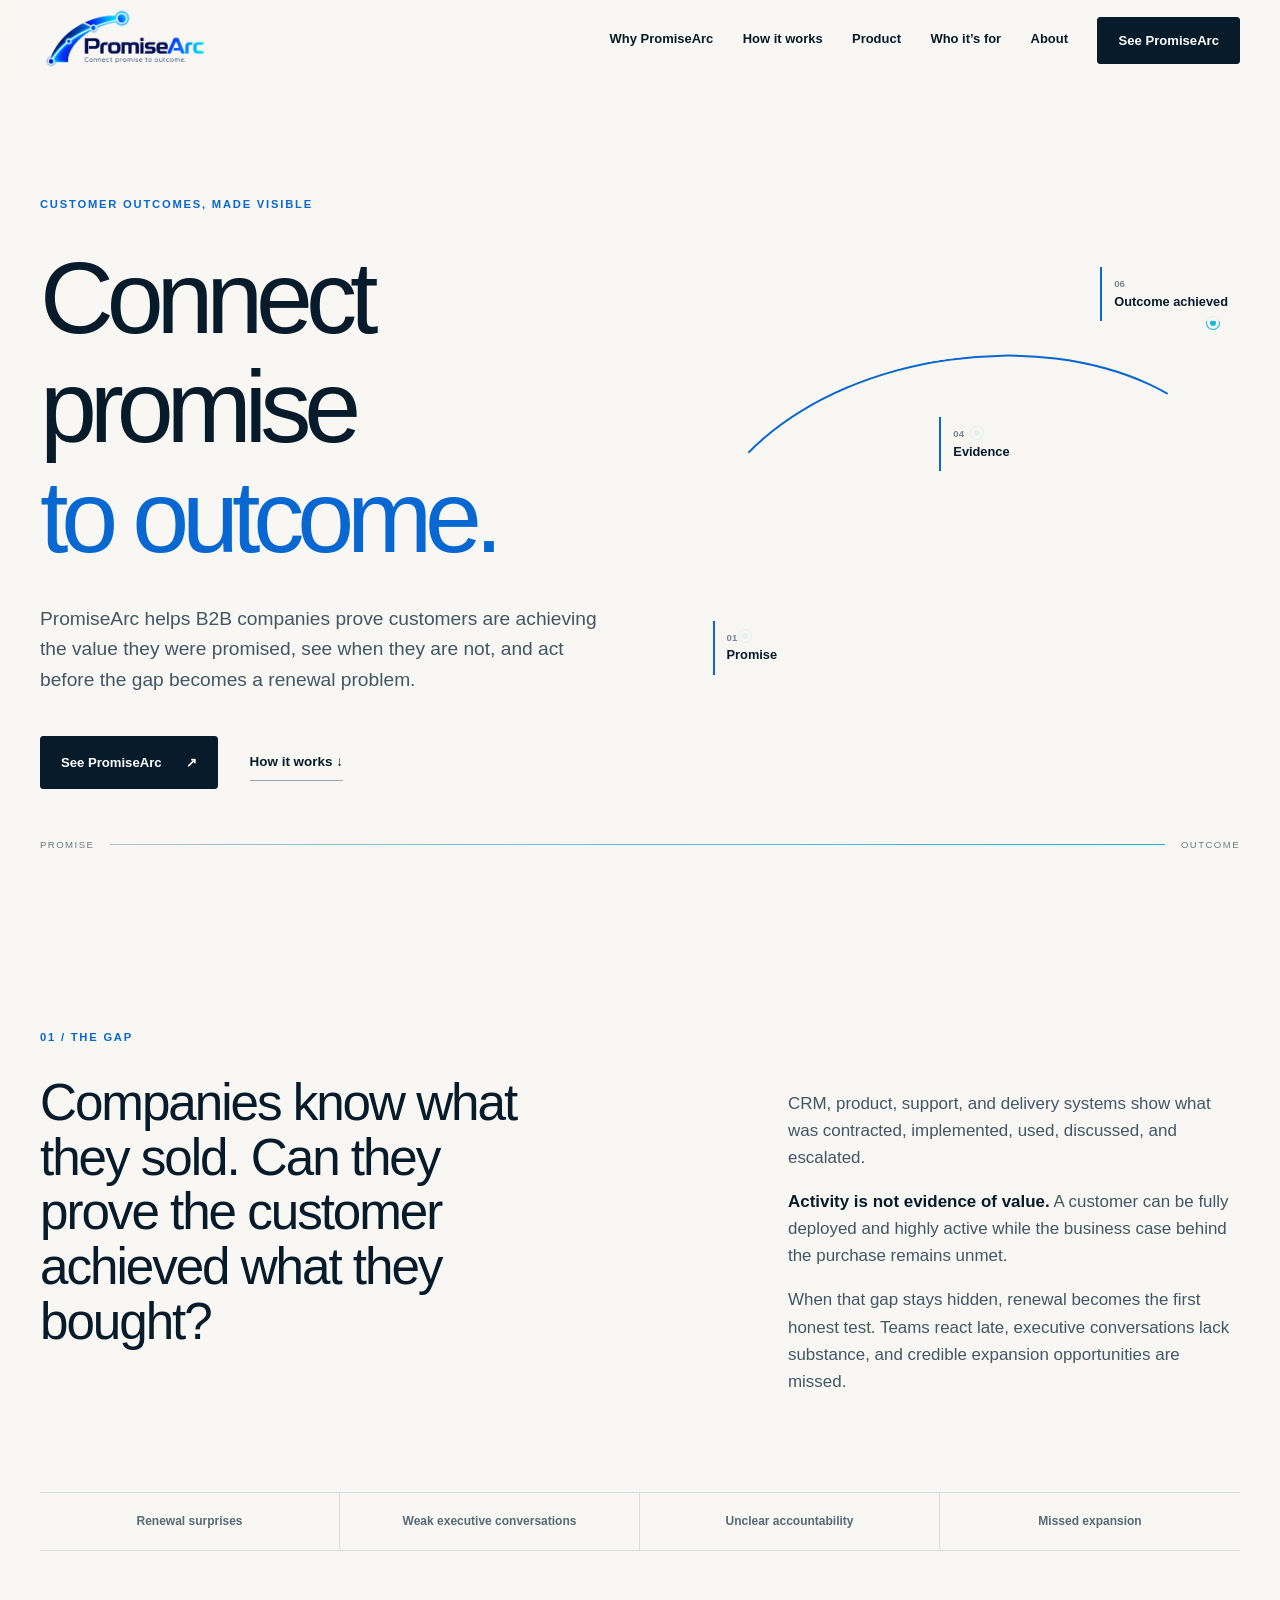
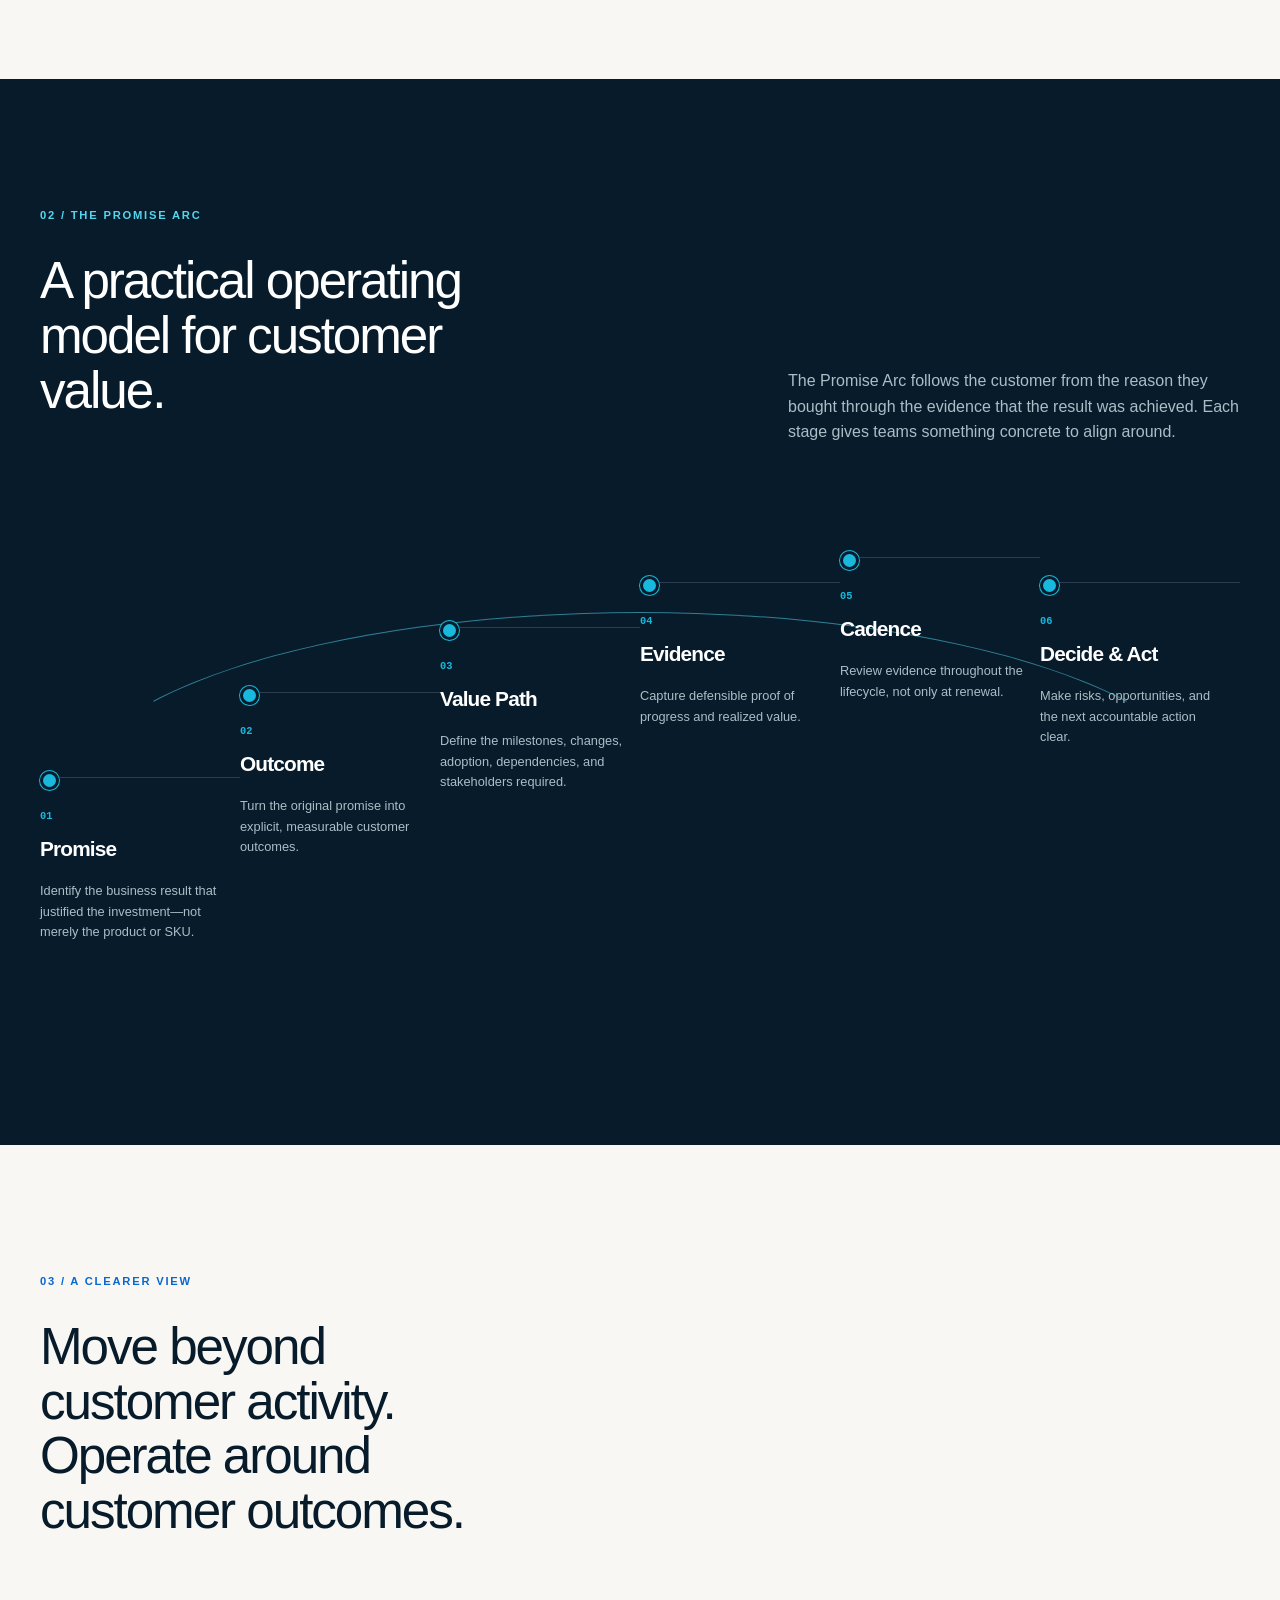
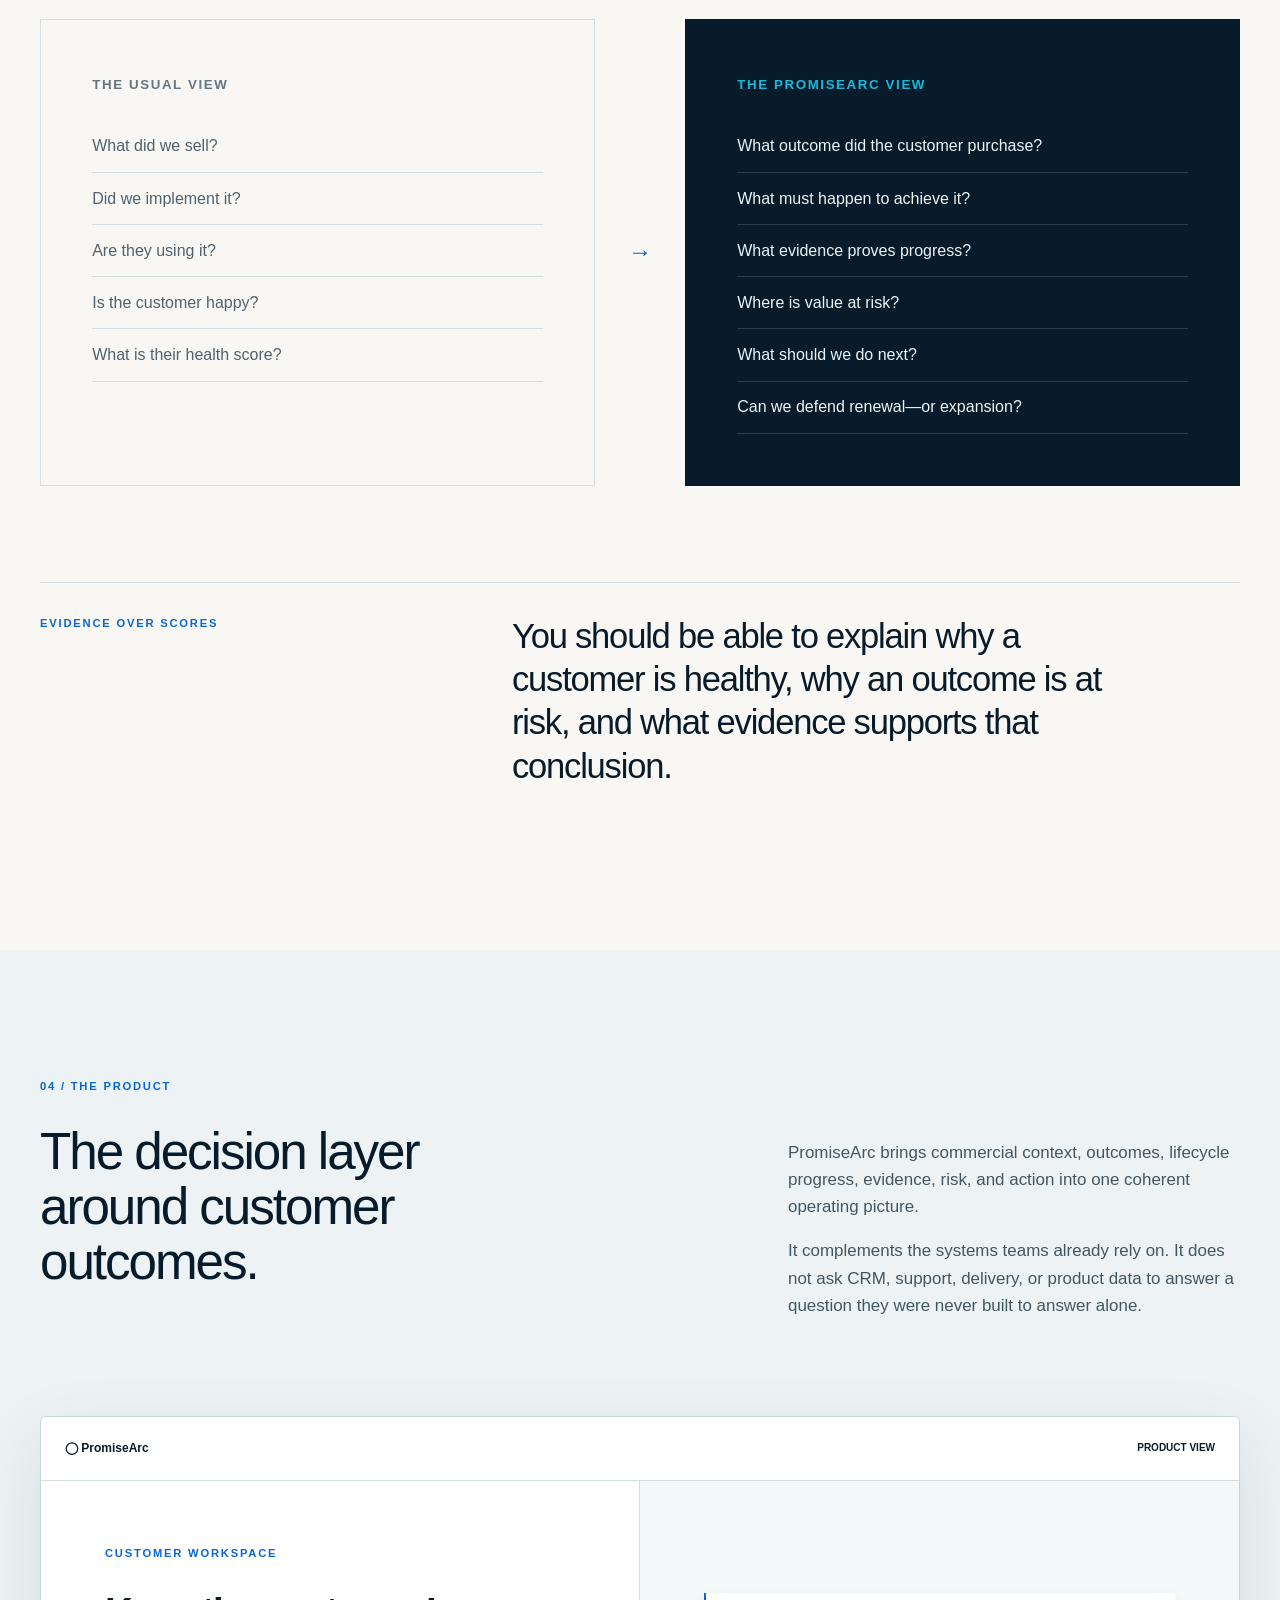
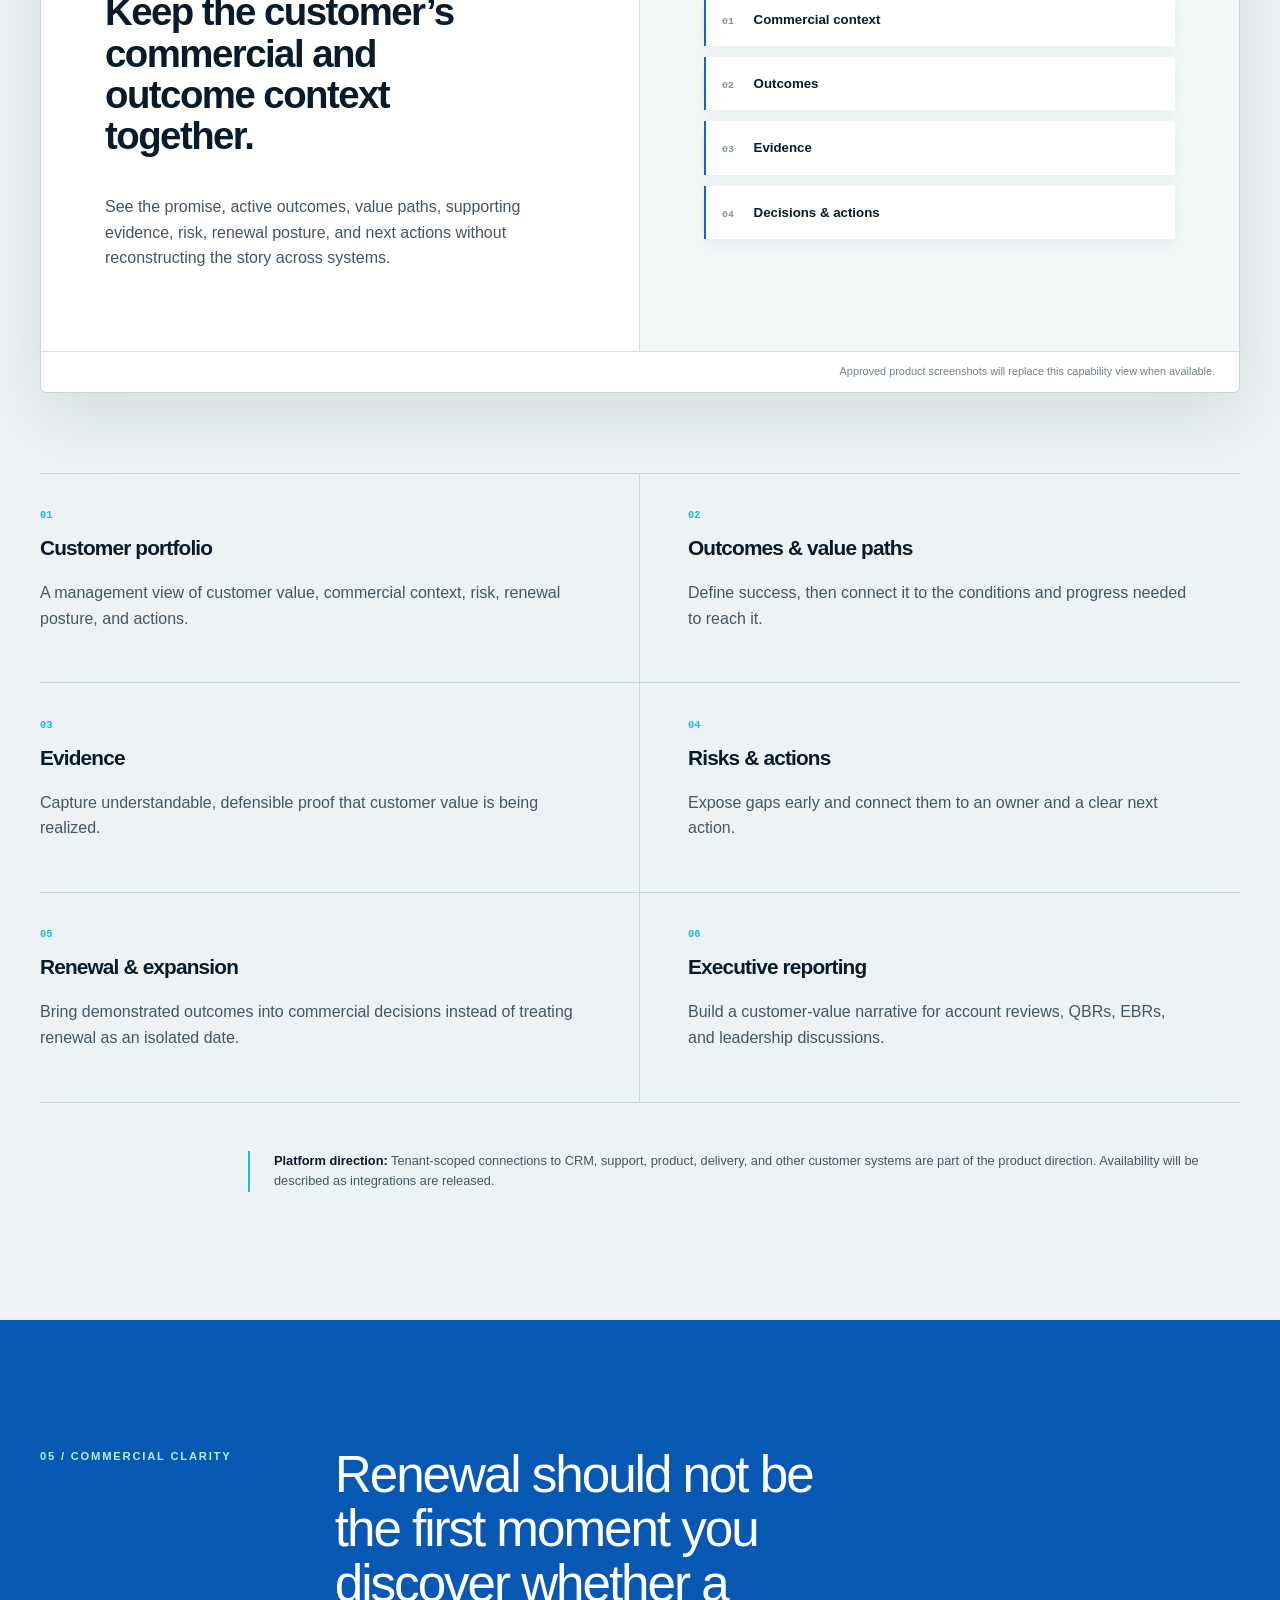
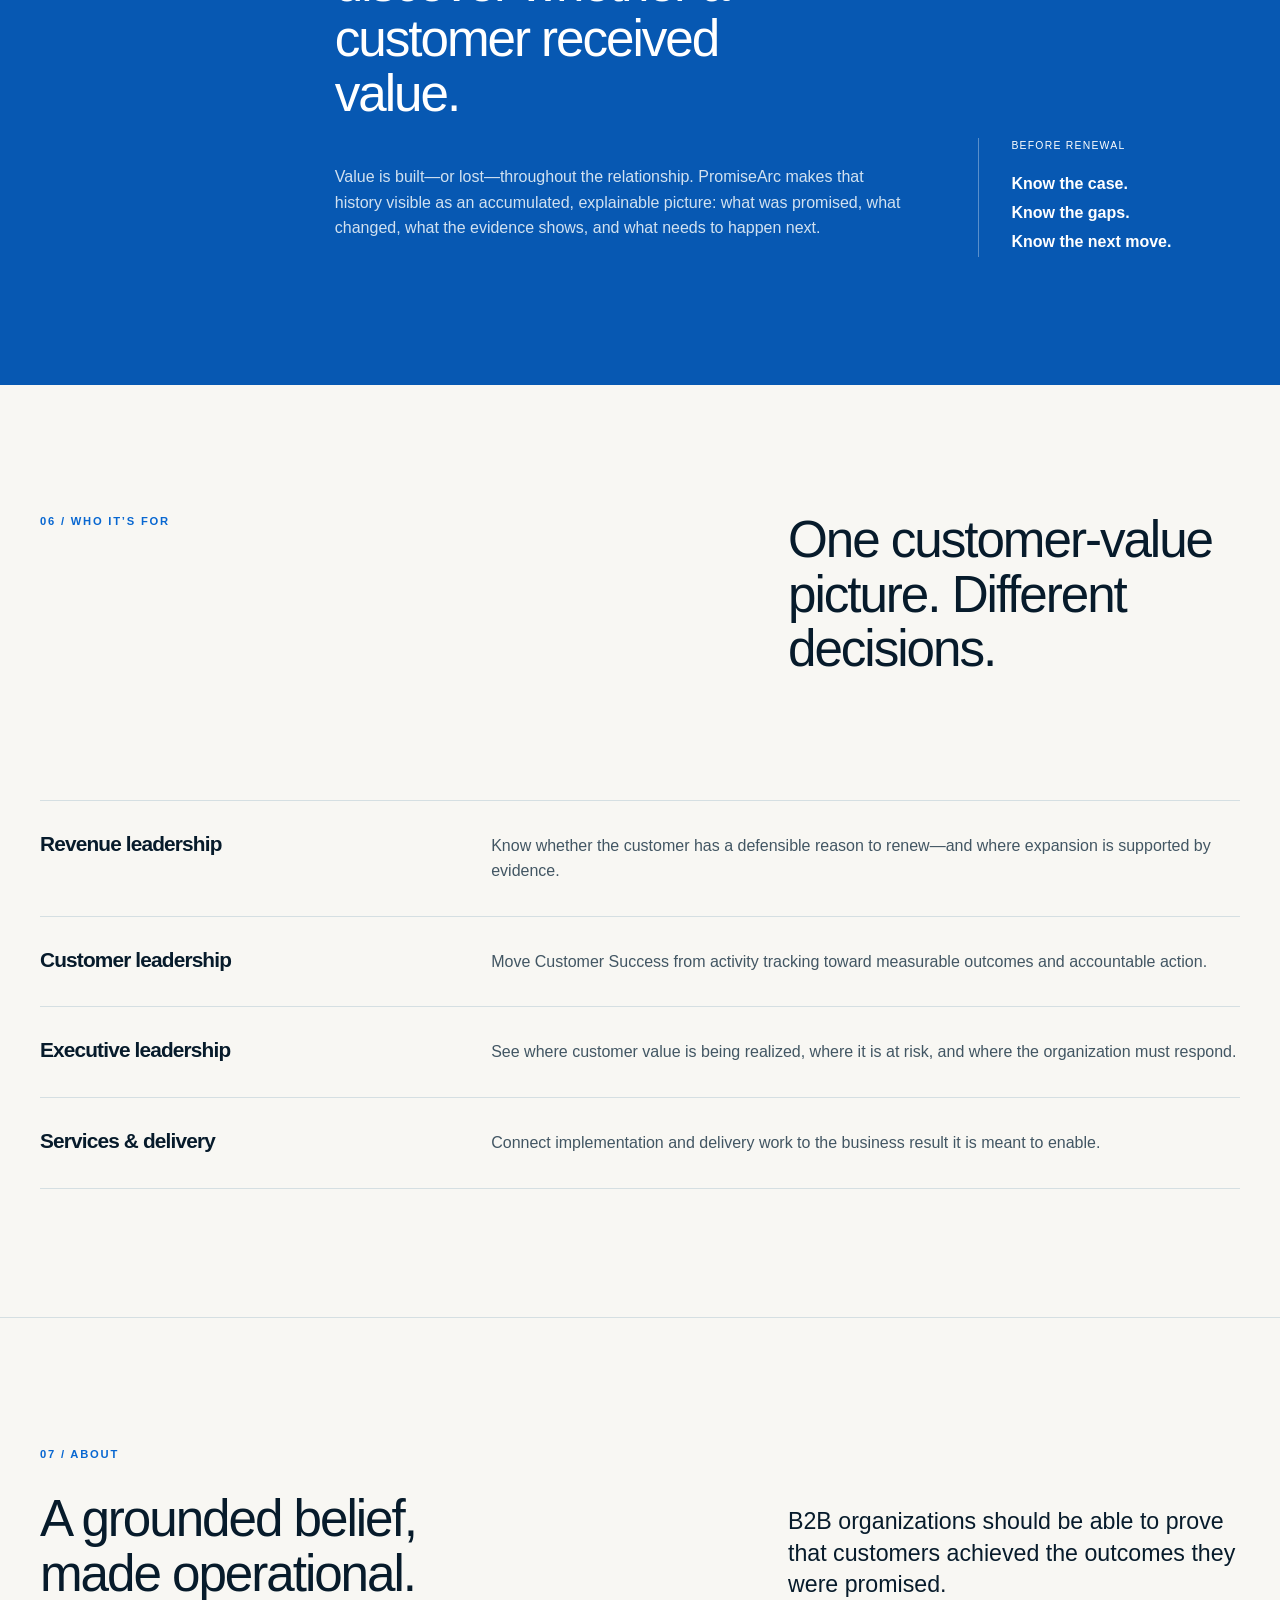
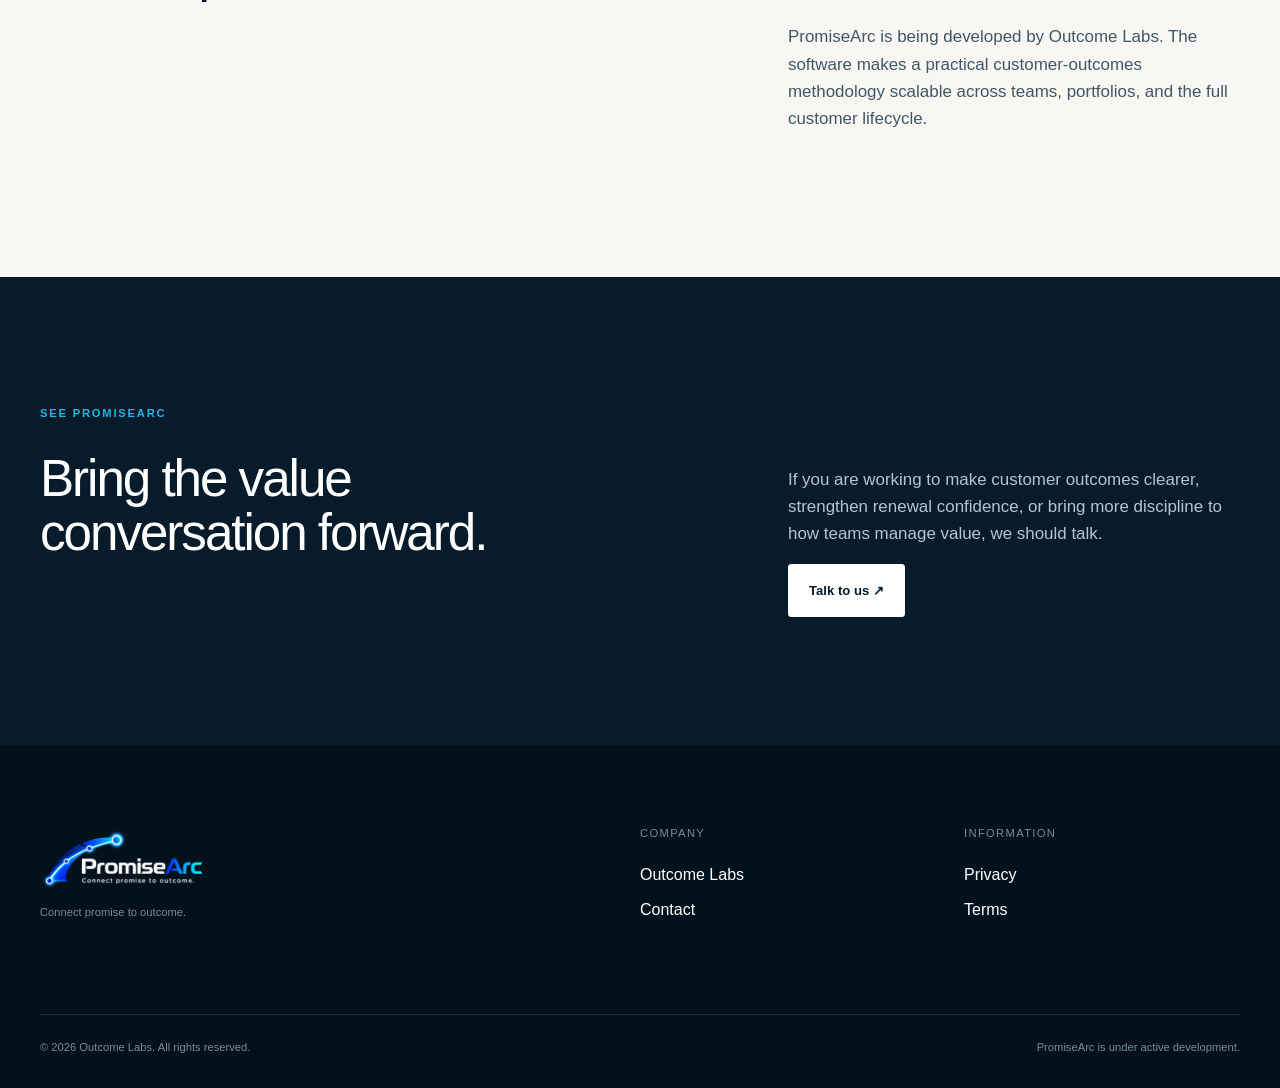
==== index.html @ c6cfb86b "Install Vercel Web Analytics # Vercel Web Analytics Implementation  ## Summary Successfully installe" ====
<!doctype html><html lang="en"><head>
<meta charset="utf-8"><meta name="viewport" content="width=device-width,initial-scale=1">
<title>PromiseArc | Connect promise to outcome</title>
<meta name="description" content="PromiseArc helps B2B companies prove customers are achieving the outcomes they were promised, identify value at risk, and act before renewal.">
<meta name="theme-color" content="#071b2b"><link rel="canonical" href="https://savioronezero.github.io/customer-outcomes-website/">
<link rel="icon" href="assets/favicon.png"><link rel="shortcut icon" href="assets/favicon.ico"><link rel="apple-touch-icon" href="assets/apple-touch-icon.png">
<meta property="og:type" content="website"><meta property="og:site_name" content="PromiseArc"><meta property="og:title" content="PromiseArc | Connect promise to outcome"><meta property="og:description" content="Know whether customers achieved what they bought—and act before value gaps become renewal problems."><meta property="og:url" content="https://savioronezero.github.io/customer-outcomes-website/"><meta property="og:image" content="https://savioronezero.github.io/customer-outcomes-website/assets/promise-arc-social.png"><meta property="og:image:alt" content="PromiseArc — Connect promise to outcome"><meta name="twitter:card" content="summary_large_image"><meta name="twitter:title" content="PromiseArc | Connect promise to outcome"><meta name="twitter:description" content="Know whether customers achieved what they bought—and act before value gaps become renewal problems."><meta name="twitter:image" content="https://savioronezero.github.io/customer-outcomes-website/assets/promise-arc-social.png">
<link rel="stylesheet" href="styles.css?v=2"><script src="script.js" defer></script><script>
  window.va = window.va || function () { (window.vaq = window.vaq || []).push(arguments); };
</script>
<script defer src="/_vercel/insights/script.js"></script></head><body>
<a class="skip" href="#main">Skip to content</a>
<header class="header" data-header><div class="shell navrow"><a class="brand" href="#top" aria-label="PromiseArc home"><img class="brand-logo" src="assets/promisearc-logo-on-light.png" width="168" height="70" alt=""></a><button class="navtoggle" aria-expanded="false" aria-controls="nav" data-toggle><span class="sr">Open navigation</span><b></b><b></b></button><nav id="nav" data-nav aria-label="Primary"><a href="#why">Why PromiseArc</a><a href="#method">How it works</a><a href="#product">Product</a><a href="#leaders">Who it’s for</a><a href="#about">About</a><a class="btn small" href="#contact">See PromiseArc</a></nav></div></header>
<main id="main">
<section class="hero" id="top"><div class="shell hero-grid"><div><p class="eyebrow">Customer outcomes, made visible</p><h1>Connect promise<br><em>to outcome.</em></h1><p class="lede">PromiseArc helps B2B companies prove customers are achieving the value they were promised, see when they are not, and act before the gap becomes a renewal problem.</p><div class="actions"><a class="btn" href="#contact">See PromiseArc <span>↗</span></a><a class="under" href="#method">How it works ↓</a></div></div><div class="hero-art" aria-label="A trajectory from the original promise to an achieved outcome"><div class="curve"></div><span class="dot d1"></span><span class="dot d2"></span><span class="dot d3"></span><p class="tag t1"><small>01</small>Promise</p><p class="tag t2"><small>04</small>Evidence</p><p class="tag t3"><small>06</small>Outcome achieved</p></div></div><div class="shell ruler"><small>PROMISE</small><i></i><small>OUTCOME</small></div></section>

<section class="section" id="why"><div class="shell split"><div><p class="kicker">01 / The gap</p><h2>Companies know what they sold. Can they prove the customer achieved what they bought?</h2></div><div class="prose"><p>CRM, product, support, and delivery systems show what was contracted, implemented, used, discussed, and escalated.</p><p><strong>Activity is not evidence of value.</strong> A customer can be fully deployed and highly active while the business case behind the purchase remains unmet.</p><p>When that gap stays hidden, renewal becomes the first honest test. Teams react late, executive conversations lack substance, and credible expansion opportunities are missed.</p></div></div><div class="shell consequences"><span>Renewal surprises</span><span>Weak executive conversations</span><span>Unclear accountability</span><span>Missed expansion</span></div></section>

<section class="section dark" id="method"><div class="shell"><div class="split intro"><div><p class="kicker">02 / The Promise Arc</p><h2>A practical operating model for customer value.</h2></div><p>The Promise Arc follows the customer from the reason they bought through the evidence that the result was achieved. Each stage gives teams something concrete to align around.</p></div><ol class="arc"><li><b>01</b><h3>Promise</h3><p>Identify the business result that justified the investment—not merely the product or SKU.</p></li><li><b>02</b><h3>Outcome</h3><p>Turn the original promise into explicit, measurable customer outcomes.</p></li><li><b>03</b><h3>Value Path</h3><p>Define the milestones, changes, adoption, dependencies, and stakeholders required.</p></li><li><b>04</b><h3>Evidence</h3><p>Capture defensible proof of progress and realized value.</p></li><li><b>05</b><h3>Cadence</h3><p>Review evidence throughout the lifecycle, not only at renewal.</p></li><li><b>06</b><h3>Decide &amp; Act</h3><p>Make risks, opportunities, and the next accountable action clear.</p></li></ol></div></section>

<section class="section"><div class="shell"><p class="kicker">03 / A clearer view</p><h2>Move beyond customer activity. Operate around customer outcomes.</h2><div class="views"><article><small>THE USUAL VIEW</small><ul><li>What did we sell?</li><li>Did we implement it?</li><li>Are they using it?</li><li>Is the customer happy?</li><li>What is their health score?</li></ul></article><i aria-hidden="true">→</i><article class="active"><small>THE PROMISEARC VIEW</small><ul><li>What outcome did the customer purchase?</li><li>What must happen to achieve it?</li><li>What evidence proves progress?</li><li>Where is value at risk?</li><li>What should we do next?</li><li>Can we defend renewal—or expansion?</li></ul></article></div><div class="evidence"><p class="eyebrow">Evidence over scores</p><blockquote>You should be able to explain why a customer is healthy, why an outcome is at risk, and what evidence supports that conclusion.</blockquote></div></div></section>

<section class="section tint" id="product"><div class="shell"><div class="split"><div><p class="kicker">04 / The product</p><h2>The decision layer around customer outcomes.</h2></div><div class="prose"><p>PromiseArc brings commercial context, outcomes, lifecycle progress, evidence, risk, and action into one coherent operating picture.</p><p>It complements the systems teams already rely on. It does not ask CRM, support, delivery, or product data to answer a question they were never built to answer alone.</p></div></div><div class="product-view"><header><span>◯ PromiseArc</span><small>PRODUCT VIEW</small></header><div><section><p class="eyebrow">Customer workspace</p><h3>Keep the customer’s commercial and outcome context together.</h3><p>See the promise, active outcomes, value paths, supporting evidence, risk, renewal posture, and next actions without reconstructing the story across systems.</p></section><ol><li><b>01</b> Commercial context</li><li><b>02</b> Outcomes</li><li><b>03</b> Evidence</li><li><b>04</b> Decisions &amp; actions</li></ol></div><footer>Approved product screenshots will replace this capability view when available.</footer></div><div class="caps"><article><b>01</b><h3>Customer portfolio</h3><p>A management view of customer value, commercial context, risk, renewal posture, and actions.</p></article><article><b>02</b><h3>Outcomes &amp; value paths</h3><p>Define success, then connect it to the conditions and progress needed to reach it.</p></article><article><b>03</b><h3>Evidence</h3><p>Capture understandable, defensible proof that customer value is being realized.</p></article><article><b>04</b><h3>Risks &amp; actions</h3><p>Expose gaps early and connect them to an owner and a clear next action.</p></article><article><b>05</b><h3>Renewal &amp; expansion</h3><p>Bring demonstrated outcomes into commercial decisions instead of treating renewal as an isolated date.</p></article><article><b>06</b><h3>Executive reporting</h3><p>Build a customer-value narrative for account reviews, QBRs, EBRs, and leadership discussions.</p></article></div><p class="note"><strong>Platform direction:</strong> Tenant-scoped connections to CRM, support, product, delivery, and other customer systems are part of the product direction. Availability will be described as integrations are released.</p></div></section>

<section class="section blue"><div class="shell renewal"><p class="kicker">05 / Commercial clarity</p><div><h2>Renewal should not be the first moment you discover whether a customer received value.</h2><p>Value is built—or lost—throughout the relationship. PromiseArc makes that history visible as an accumulated, explainable picture: what was promised, what changed, what the evidence shows, and what needs to happen next.</p></div><aside><small>BEFORE RENEWAL</small><strong>Know the case.<br>Know the gaps.<br>Know the next move.</strong></aside></div></section>

<section class="section" id="leaders"><div class="shell"><div class="split compact"><p class="kicker">06 / Who it’s for</p><h2>One customer-value picture. Different decisions.</h2></div><div class="leaders"><article><h3>Revenue leadership</h3><p>Know whether the customer has a defensible reason to renew—and where expansion is supported by evidence.</p></article><article><h3>Customer leadership</h3><p>Move Customer Success from activity tracking toward measurable outcomes and accountable action.</p></article><article><h3>Executive leadership</h3><p>See where customer value is being realized, where it is at risk, and where the organization must respond.</p></article><article><h3>Services &amp; delivery</h3><p>Connect implementation and delivery work to the business result it is meant to enable.</p></article></div></div></section>
<section class="section about" id="about"><div class="shell split"><div><p class="kicker">07 / About</p><h2>A grounded belief, made operational.</h2></div><div class="prose"><p class="big">B2B organizations should be able to prove that customers achieved the outcomes they were promised.</p><p>PromiseArc is being developed by Outcome Labs. The software makes a practical customer-outcomes methodology scalable across teams, portfolios, and the full customer lifecycle.</p></div></div></section>
<section class="section contact" id="contact"><div class="shell split"><div><p class="eyebrow">See PromiseArc</p><h2>Bring the value conversation forward.</h2></div><div class="prose"><p>If you are working to make customer outcomes clearer, strengthen renewal confidence, or bring more discipline to how teams manage value, we should talk.</p><a class="btn light" href="mailto:hello@promisearc.com?subject=PromiseArc%20conversation">Talk to us ↗</a></div></div></section>
</main><footer class="footer"><div class="shell footgrid"><div><a class="brand" href="#top" aria-label="PromiseArc home"><img class="brand-logo" src="assets/promisearc-logo-on-dark.png" width="168" height="70" alt=""></a><p>Connect promise to outcome.</p></div><div><small>COMPANY</small><a href="#about">Outcome Labs</a><a href="mailto:hello@promisearc.com">Contact</a></div><div><small>INFORMATION</small><a href="privacy.html">Privacy</a><a href="terms.html">Terms</a></div></div><div class="shell footbottom"><span>© <b data-year>2026</b> Outcome Labs. All rights reserved.</span><span>PromiseArc is under active development.</span></div></footer></body></html>
---- styles.css ----
:root{--ink:#071b2b;--soft:#425663;--blue:#0867d1;--cyan:#18b9dd;--paper:#f8f7f3;--line:#d5dfe2;--max:1200px}*{box-sizing:border-box}html{scroll-behavior:smooth;scroll-padding-top:5rem}body{margin:0;color:var(--ink);background:var(--paper);font-family:Inter,ui-sans-serif,-apple-system,BlinkMacSystemFont,"Segoe UI",sans-serif;line-height:1.6;-webkit-font-smoothing:antialiased}body.lock{overflow:hidden}a{color:inherit;text-decoration:none}p,h1,h2,h3,blockquote{margin-top:0}p{color:var(--soft)}h1,h2,h3{line-height:1.07;letter-spacing:-.04em}h2{max-width:17ch;font-size:clamp(2.2rem,4vw,4rem);font-weight:520}h3{font-size:1.3rem}.shell{width:min(calc(100% - 3rem),var(--max));margin:auto}.section{padding:clamp(6rem,10vw,9rem) 0}.kicker,.eyebrow{margin-bottom:1.8rem;color:var(--blue);font-size:.7rem;font-weight:750;letter-spacing:.16em;text-transform:uppercase}.sr{position:absolute;width:1px;height:1px;overflow:hidden;clip:rect(0,0,0,0)}.skip{position:fixed;top:.6rem;left:.6rem;z-index:999;padding:.7rem 1rem;color:white;background:var(--ink);transform:translateY(-150%)}.skip:focus{transform:none}:focus-visible{outline:3px solid var(--cyan);outline-offset:4px}
.header{position:sticky;top:0;z-index:100;border-bottom:1px solid transparent;background:#f8f7f3ed;backdrop-filter:blur(15px)}.header.scrolled{border-color:#071b2b1f;box-shadow:0 4px 20px #071b2b0d}.navrow{display:flex;min-height:5rem;align-items:center;justify-content:space-between}.brand{display:inline-flex;align-items:center;line-height:0}.brand-logo{display:block;width:168px;height:auto}nav{display:flex;align-items:center;gap:clamp(1rem,2.3vw,2.1rem);font-size:.81rem;font-weight:650}nav>a:not(.btn){padding:.5rem 0;border-bottom:1px solid transparent}nav>a:not(.btn):hover{border-color:var(--blue)}.navtoggle{display:none;width:44px;height:44px;border:0;background:none}.navtoggle b{display:block;width:22px;height:1px;margin:6px auto;background:var(--ink);transition:.2s}.btn{display:inline-flex;min-height:3.3rem;align-items:center;justify-content:center;gap:1.5rem;padding:.75rem 1.25rem;border:1px solid var(--ink);border-radius:3px;color:white;background:var(--ink);font-size:.82rem;font-weight:750;transition:.18s}.btn:hover{color:var(--ink);background:transparent;transform:translateY(-2px)}.btn.small{min-height:2.6rem}.under{padding:.5rem 0;border-bottom:1px solid #9ba9ad;font-size:.84rem;font-weight:700}
.hero{min-height:calc(100svh - 5rem);padding:clamp(5rem,9vw,9rem) 0 2rem;overflow:hidden}.hero-grid{display:grid;grid-template-columns:1.05fr .95fr;align-items:center;gap:clamp(3rem,7vw,7rem)}.hero h1{margin-bottom:2rem;font-size:clamp(4.2rem,8vw,7.7rem);font-weight:510;letter-spacing:-.07em}.hero h1 em{color:var(--blue);font-style:normal}.lede{max-width:38rem;margin-bottom:2.5rem;font-size:clamp(1.08rem,1.5vw,1.34rem)}.actions{display:flex;align-items:center;gap:2rem}.hero-art{position:relative;min-height:500px}.curve{position:absolute;right:-2%;bottom:5%;width:105%;height:72%;border:2px solid var(--blue);border-color:var(--blue) transparent transparent;border-radius:50%;transform:rotate(-8deg)}.dot{position:absolute;width:12px;height:12px;border:3px solid var(--paper);border-radius:50%;background:var(--cyan);box-shadow:0 0 0 1px var(--cyan)}.d1{left:5%;bottom:20%}.d2{left:49%;top:37%}.d3{right:4%;top:15%}.tag{position:absolute;padding:.55rem .75rem;border-left:2px solid var(--blue);background:#f8f7f3e8;color:var(--ink);font-size:.8rem;font-weight:700}.tag small{display:block;color:#778791;font-size:.6rem}.t1{left:0;bottom:11%}.t2{left:43%;top:35%}.t3{right:0;top:5%}.ruler{display:flex;align-items:center;gap:1rem;margin-top:3rem;color:#687a84}.ruler i{flex:1;height:1px;background:linear-gradient(90deg,#b5c0c4,var(--cyan))}.ruler small{font-size:.6rem;letter-spacing:.15em}
.split{display:grid;grid-template-columns:1.05fr .75fr;gap:clamp(3rem,9vw,9rem)}.prose{padding-top:3.8rem}.prose p{font-size:1.06rem}.prose strong{color:var(--ink)}.consequences{display:grid;margin-top:5rem;border-block:1px solid var(--line);grid-template-columns:repeat(4,1fr)}.consequences span{padding:1.2rem .8rem;border-right:1px solid var(--line);color:#566974;font-size:.75rem;font-weight:650;text-align:center}.consequences span:last-child{border:0}.dark{color:white;background:var(--ink)}.dark p{color:#acbdc6}.dark .kicker{color:#54d7ee}.intro{align-items:end}.arc{position:relative;display:grid;min-height:460px;margin:6rem 0 0;padding:0;grid-template-columns:repeat(6,1fr);list-style:none}.arc:before{content:"";position:absolute;inset:12% 2% 5%;border:1px solid #54d7ee88;border-color:#54d7ee88 transparent transparent;border-radius:50%}.arc li{position:relative;padding:2rem 1rem 0 0;border-top:1px solid #ffffff26}.arc li:before{content:"";position:absolute;top:-7px;width:13px;height:13px;border:3px solid var(--ink);border-radius:50%;background:var(--cyan);box-shadow:0 0 0 1px var(--cyan)}.arc li:nth-child(1){margin-top:220px}.arc li:nth-child(2){margin-top:135px}.arc li:nth-child(3){margin-top:70px}.arc li:nth-child(4){margin-top:25px}.arc li:nth-child(5){margin-top:0}.arc li:nth-child(6){margin-top:25px}.arc b,.caps>article>b{display:block;margin-bottom:1rem;color:var(--cyan);font:600 .65rem ui-monospace,monospace}.arc p{font-size:.8rem}
.views{display:grid;margin-top:5rem;grid-template-columns:1fr 90px 1fr;align-items:stretch}.views article{padding:clamp(2rem,4vw,3.5rem);border:1px solid var(--line)}.views>i{display:grid;place-items:center;color:var(--blue);font-style:normal;font-size:1.5rem}.views small{color:#647681;font-weight:750;letter-spacing:.12em}.views ul{margin:1.5rem 0 0;padding:0;list-style:none}.views li{padding:.8rem 0;border-bottom:1px solid var(--line);color:#50626d}.views .active{color:white;border-color:var(--ink);background:var(--ink)}.views .active small{color:var(--cyan)}.views .active li{color:#edf3f5;border-color:#ffffff24}.evidence{display:grid;margin-top:6rem;padding-top:2rem;border-top:1px solid var(--line);grid-template-columns:1fr 2fr;gap:3rem}.evidence blockquote{max-width:31ch;font-size:clamp(1.5rem,2.7vw,2.4rem);line-height:1.25;letter-spacing:-.035em}.tint{background:#edf3f4}.product-view{margin-top:5rem;overflow:hidden;border:1px solid #c8d5d9;border-radius:6px;background:white;box-shadow:0 24px 70px #071b2b1a}.product-view>header{display:flex;min-height:4rem;align-items:center;justify-content:space-between;padding:0 1.5rem;border-bottom:1px solid var(--line);font-size:.75rem;font-weight:700}.product-view>div{display:grid;grid-template-columns:1fr 1fr}.product-view section{padding:clamp(2.2rem,5vw,5rem);border-right:1px solid var(--line)}.product-view section h3{max-width:17ch;font-size:clamp(1.7rem,3vw,2.8rem)}.product-view ol{display:grid;align-content:center;gap:.7rem;margin:0;padding:3rem clamp(2rem,5vw,5rem);background:#f3f8f9;list-style:none}.product-view li{padding:1rem;border-left:2px solid var(--blue);background:white;box-shadow:0 6px 18px #071b2b0d;font-size:.83rem;font-weight:650}.product-view li b{margin-right:1rem;color:#81919a;font:600 .62rem ui-monospace,monospace}.product-view footer{padding:.7rem 1.5rem;border-top:1px solid var(--line);color:#70818a;font-size:.68rem;text-align:right}.caps{display:grid;margin-top:5rem;border-top:1px solid #c8d5d9;grid-template-columns:1fr 1fr}.caps article{padding:2.2rem 3rem 2.2rem 0;border-bottom:1px solid #c8d5d9}.caps article:nth-child(odd){border-right:1px solid #c8d5d9}.caps article:nth-child(even){padding-left:3rem}.caps p{max-width:35rem}.note{max-width:62rem;margin:3rem 0 0 auto;padding-left:1.5rem;border-left:2px solid var(--cyan);font-size:.8rem}.note strong{color:var(--ink)}
.blue{color:white;background:#0758b2}.blue p{color:#d1e1f0}.blue .kicker{color:#b4eff8}.renewal{display:grid;grid-template-columns:.5fr 1.3fr .6fr;gap:clamp(2rem,6vw,6rem)}.renewal aside{align-self:end;padding-left:2rem;border-left:1px solid #ffffff55}.renewal aside small{display:block;margin-bottom:1rem;font-size:.65rem;letter-spacing:.12em}.renewal aside strong{line-height:1.8}.compact{align-items:start}.leaders{margin-top:5rem;border-top:1px solid var(--line)}.leaders article{display:grid;padding:2rem 0;border-bottom:1px solid var(--line);grid-template-columns:.7fr 1.3fr;gap:3rem}.leaders h3,.leaders p{margin:0}.about{border-top:1px solid var(--line)}.big{color:var(--ink);font-size:1.45rem!important;line-height:1.35}.contact{color:white;background:var(--ink)}.contact p{color:#b6c5cd}.contact .eyebrow{color:var(--cyan)}.light{color:var(--ink);border-color:white;background:white}.light:hover{color:white}.footer{padding:5rem 0 2rem;color:white;background:#03111c}.footgrid{display:grid;grid-template-columns:2fr 1fr 1fr;gap:3rem}.footgrid>div{display:flex;align-items:flex-start;flex-direction:column;gap:.6rem}.footgrid p,.footgrid small,.footbottom{color:#788d98;font-size:.7rem}.footgrid small{margin-bottom:.6rem;letter-spacing:.12em}.footbottom{display:flex;justify-content:space-between;margin-top:5rem;padding-top:1.5rem;border-top:1px solid #ffffff20}.footbottom b{font-weight:inherit}
.legal{min-height:100vh}.legalmain{width:min(calc(100% - 3rem),760px);margin:auto;padding:7rem 0}.legalmain h1{font-size:clamp(3rem,7vw,5rem)}.legalmain h2{margin-top:3rem;font-size:1.5rem}.notice{padding:1.2rem;border-left:3px solid var(--blue);background:#e6f3f8;color:var(--ink)}.legalmain a{color:var(--blue);text-decoration:underline}.notfound{display:grid;min-height:100vh;place-items:center;text-align:center}.notfound h1{font-size:clamp(5rem,14vw,9rem)}
@media(max-width:950px){nav>a:not(.btn){display:none}.hero-grid{grid-template-columns:1fr .8fr}.renewal{grid-template-columns:.4fr 1fr}.renewal aside{grid-column:2}.arc li{padding-right:.5rem}}
@media(max-width:780px){.shell{width:min(calc(100% - 2.25rem),var(--max))}.section{padding:5.5rem 0}.navtoggle{display:block}nav{position:fixed;inset:5rem 0 auto;max-height:0;overflow:hidden;visibility:hidden;flex-direction:column;align-items:stretch;gap:0;padding:0 1.15rem;background:var(--paper);box-shadow:0 20px 30px #071b2b18;transition:.25s}nav.open{max-height:calc(100svh - 5rem);padding-block:1rem 1.5rem;visibility:visible}nav.open>a:not(.btn){display:block;padding:.9rem 0;border-bottom:1px solid var(--line);font-size:.95rem}nav .btn{margin-top:1rem}.navtoggle[aria-expanded=true] b:first-of-type{transform:translateY(3.5px) rotate(45deg)}.navtoggle[aria-expanded=true] b:last-of-type{transform:translateY(-3.5px) rotate(-45deg)}.hero{min-height:auto}.hero-grid,.split,.product-view>div{grid-template-columns:1fr}.hero-art{min-height:370px}.prose{padding-top:0}.arc{min-height:0;grid-template-columns:1fr}.arc:before{inset:0 auto 0 6px;border:0;border-left:1px solid #54d7ee88;border-radius:0}.arc li,.arc li:nth-child(n){min-height:140px;margin:0;padding:0 0 2rem 3rem;border:0}.arc li:before{top:0}.views{grid-template-columns:1fr}.views>i{height:65px;transform:rotate(90deg)}.evidence{grid-template-columns:1fr}.product-view section{border:0;border-bottom:1px solid var(--line)}.renewal{grid-template-columns:1fr}.renewal aside{grid-column:auto}.compact{gap:1rem}.footgrid{grid-template-columns:1fr 1fr}.footgrid>div:first-child{grid-column:1/-1}}
@media(max-width:560px){body{font-size:15px}.hero h1{font-size:clamp(3.4rem,17vw,5rem)}.actions{align-items:stretch;flex-direction:column;gap:.8rem}.actions .btn{width:100%}.under{width:max-content}.hero-art{min-height:310px}.t2{left:38%}.consequences{grid-template-columns:1fr}.consequences span{border-right:0;border-bottom:1px solid var(--line);text-align:left}.caps{grid-template-columns:1fr}.caps article,.caps article:nth-child(n){padding:2rem 0;border-right:0}.leaders article{grid-template-columns:1fr;gap:.7rem}.footbottom{align-items:flex-start;flex-direction:column;gap:.4rem}}
@media(prefers-reduced-motion:reduce){html{scroll-behavior:auto}*{transition-duration:.01ms!important}}
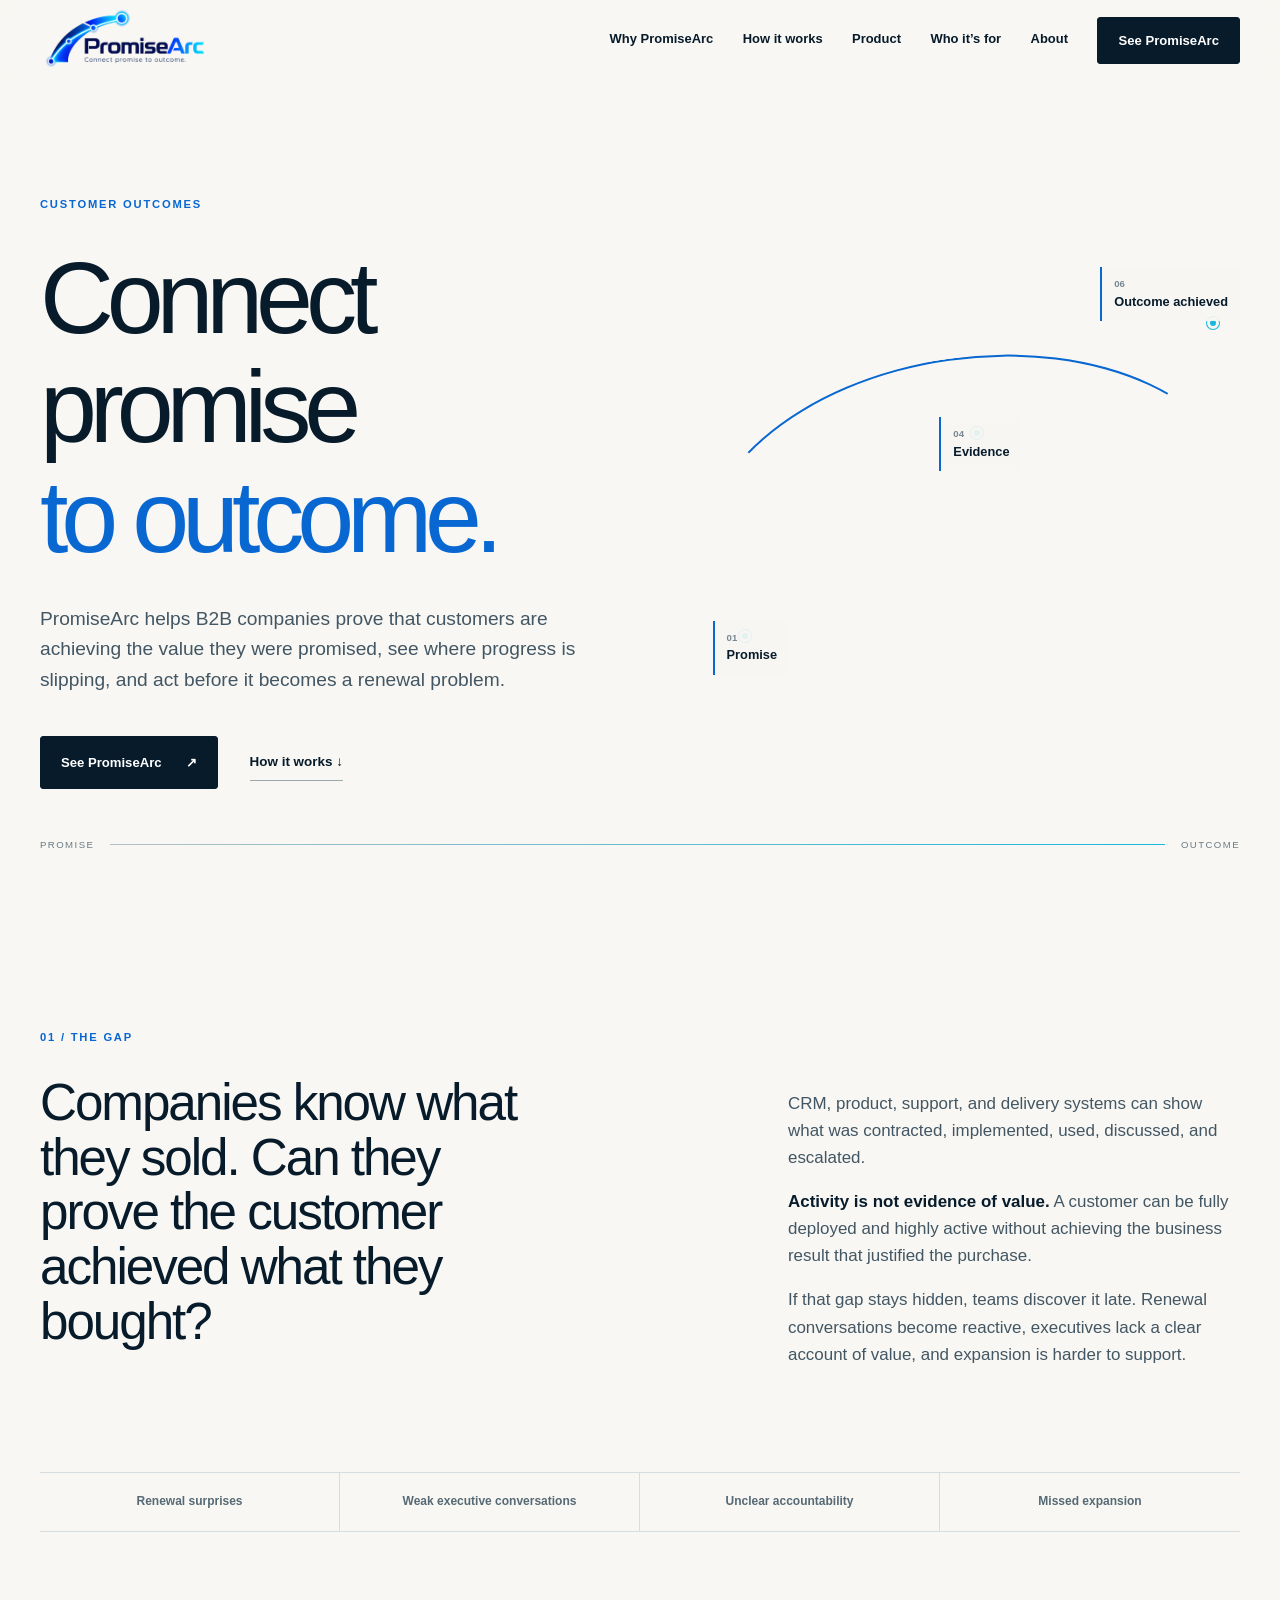
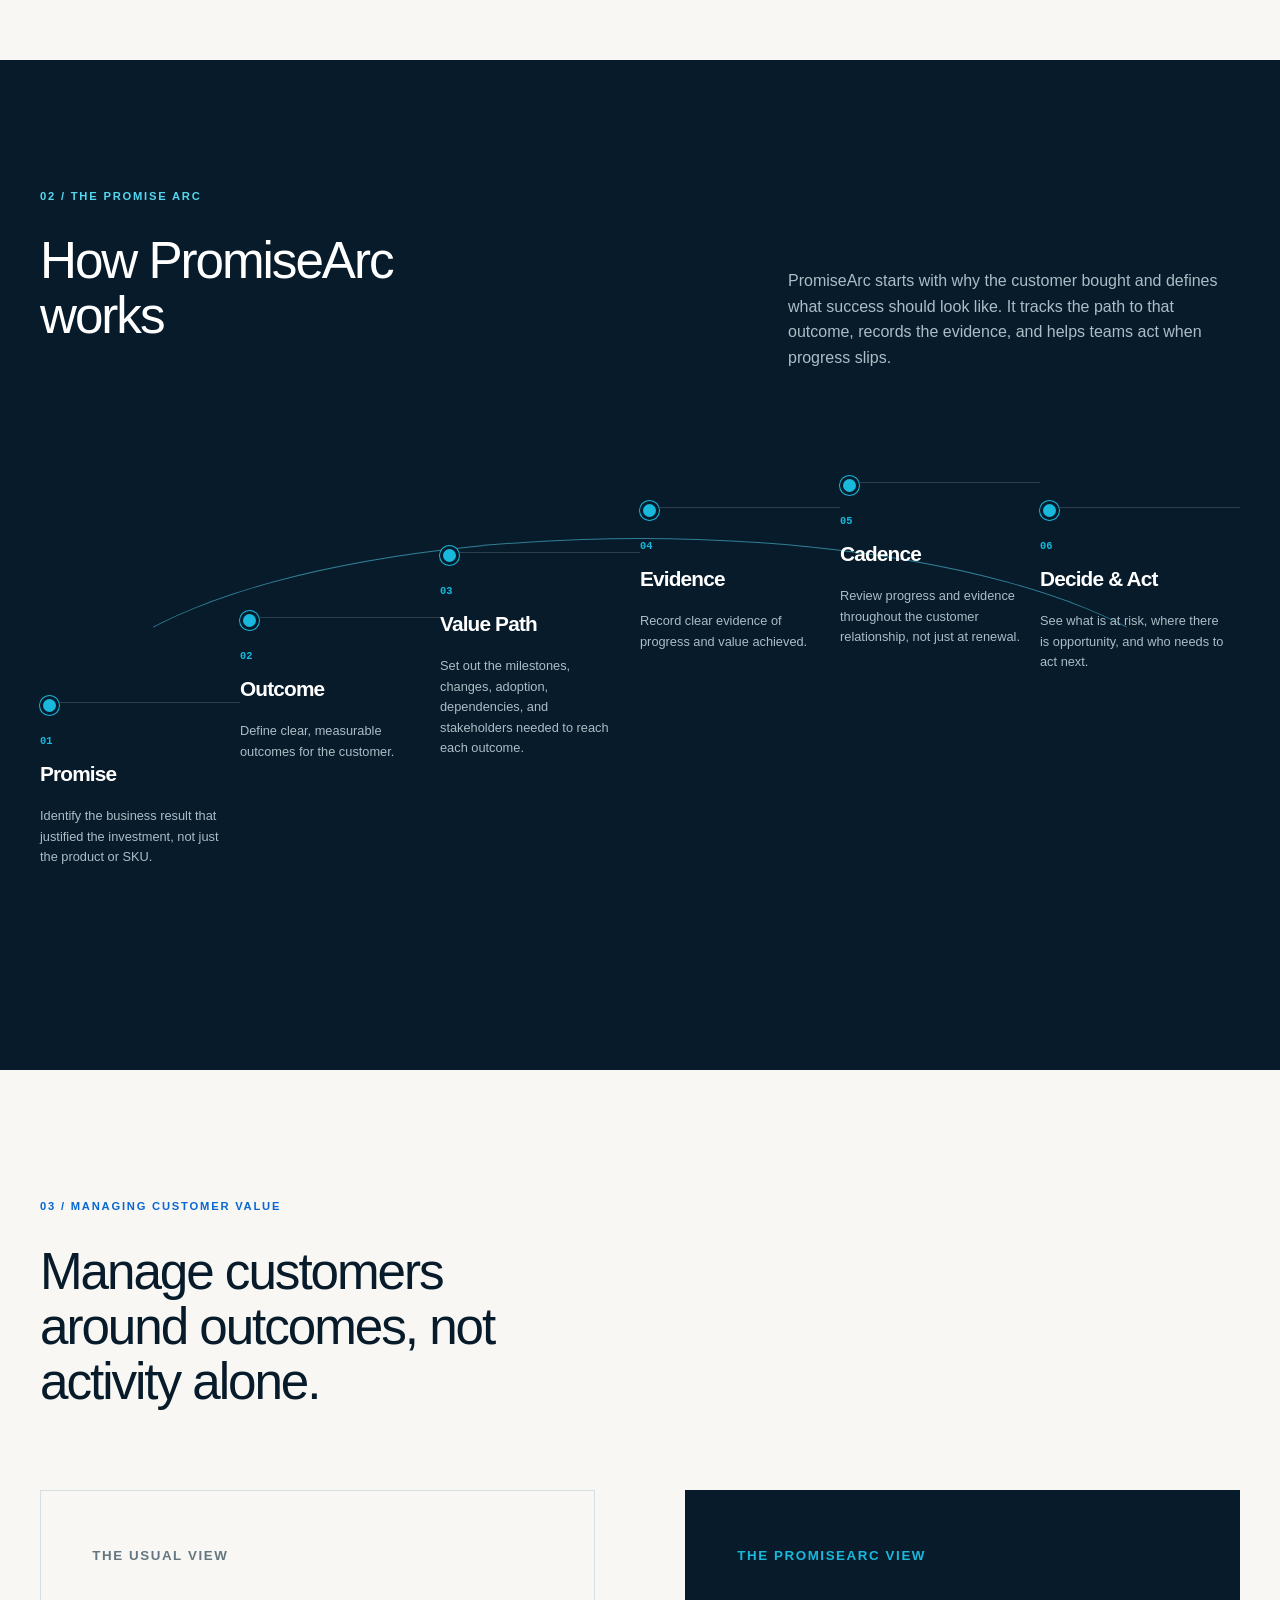
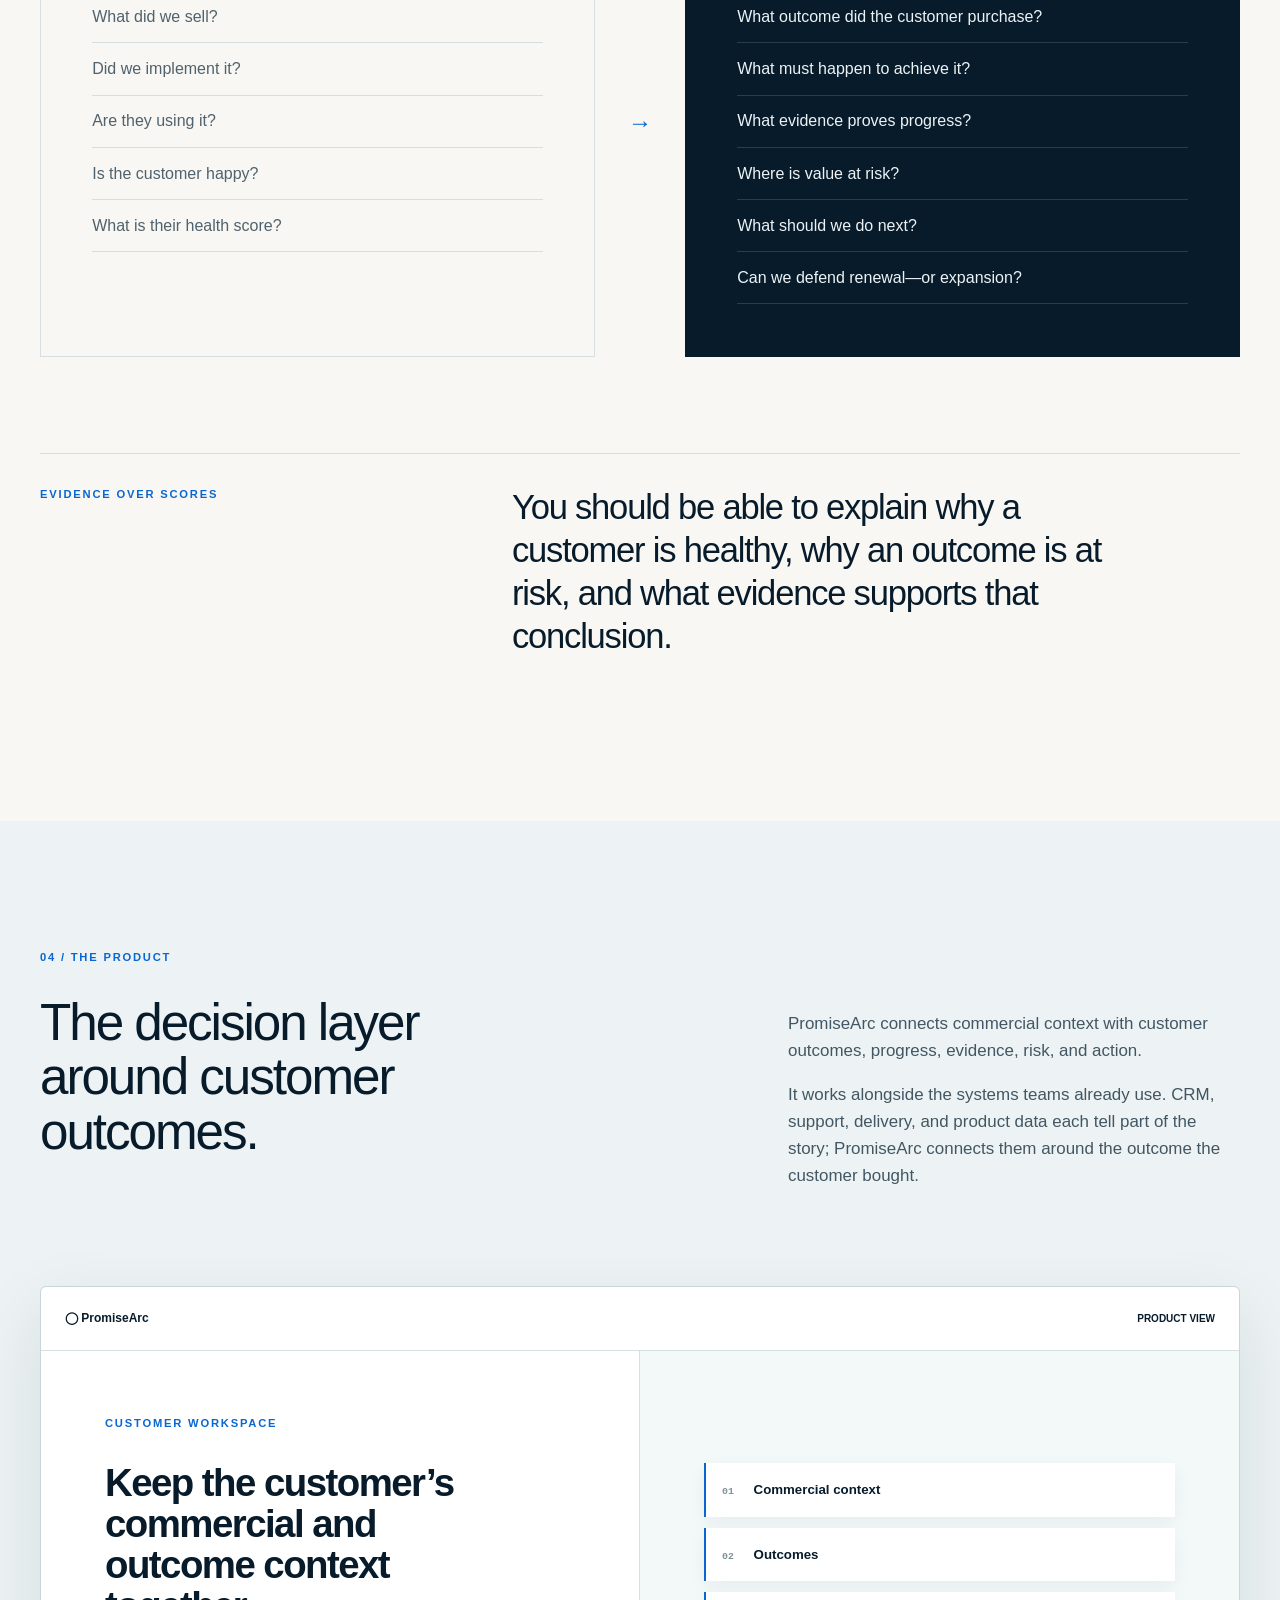
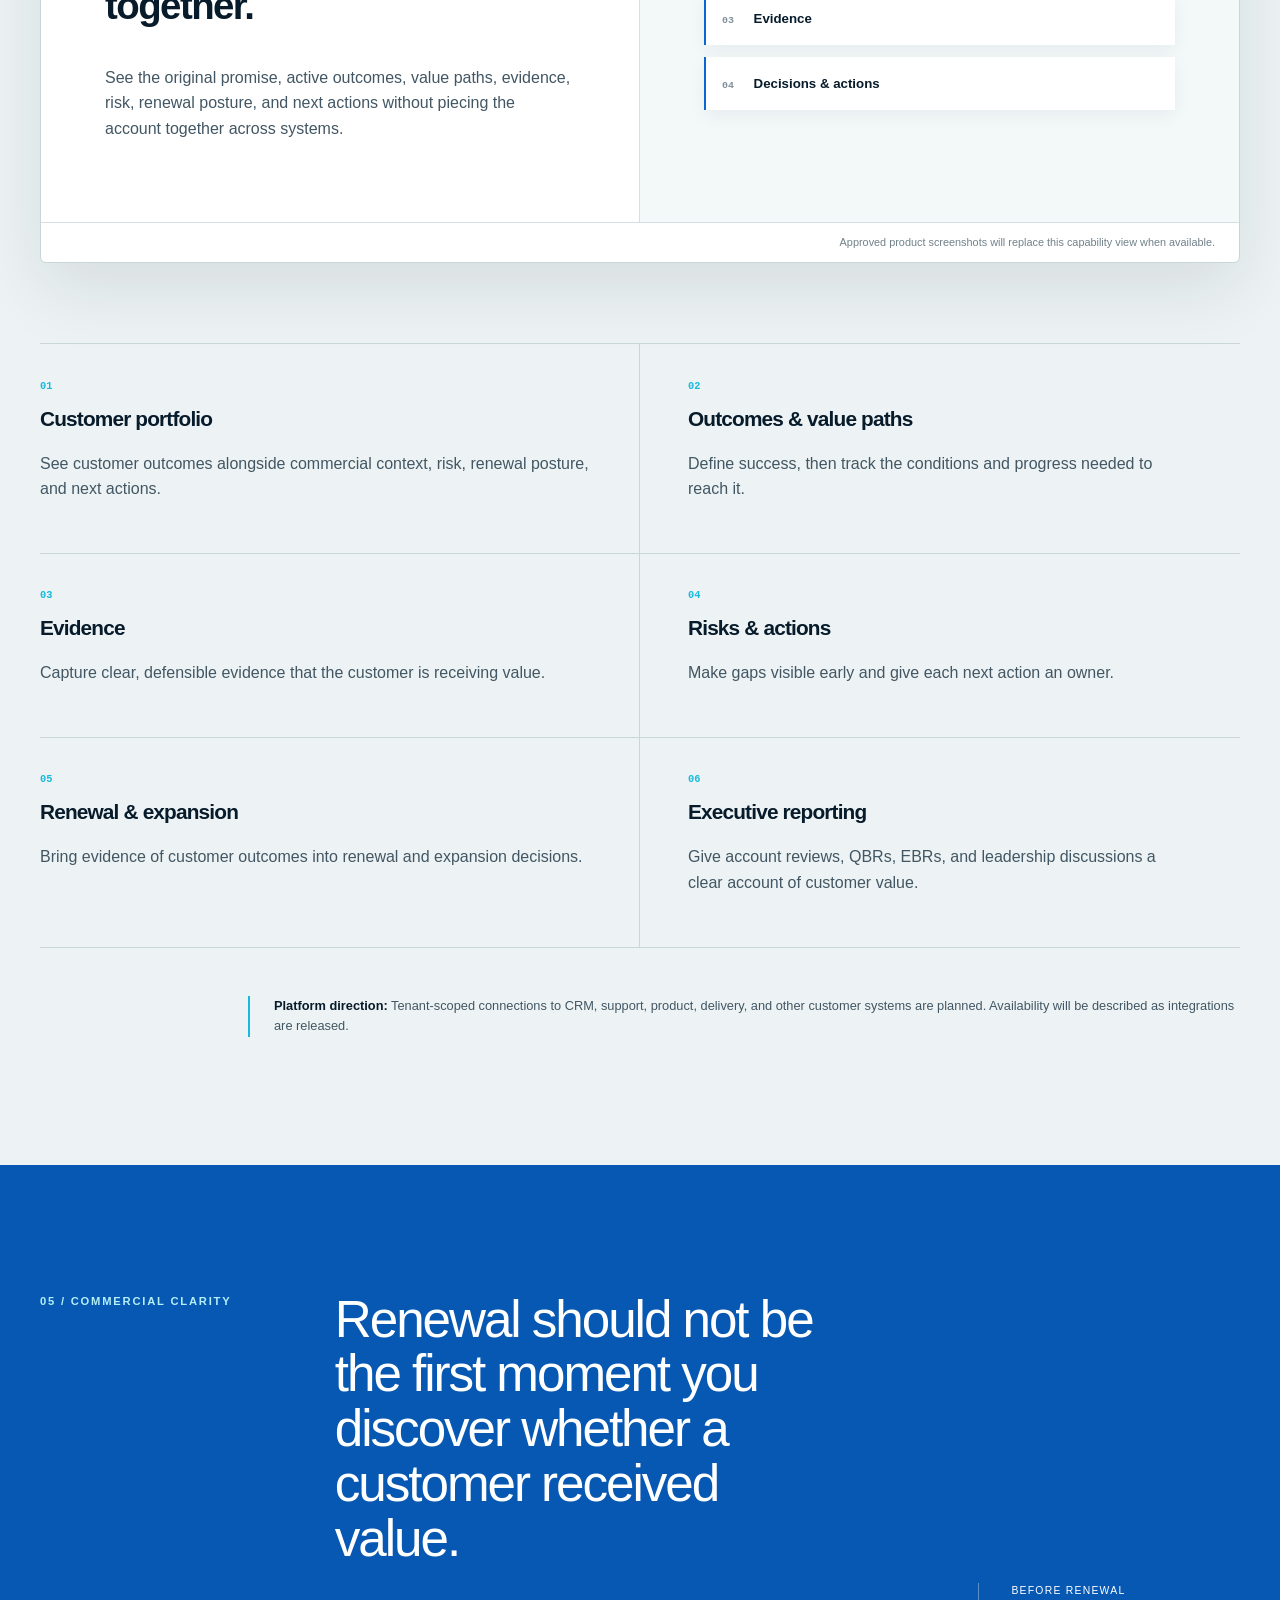
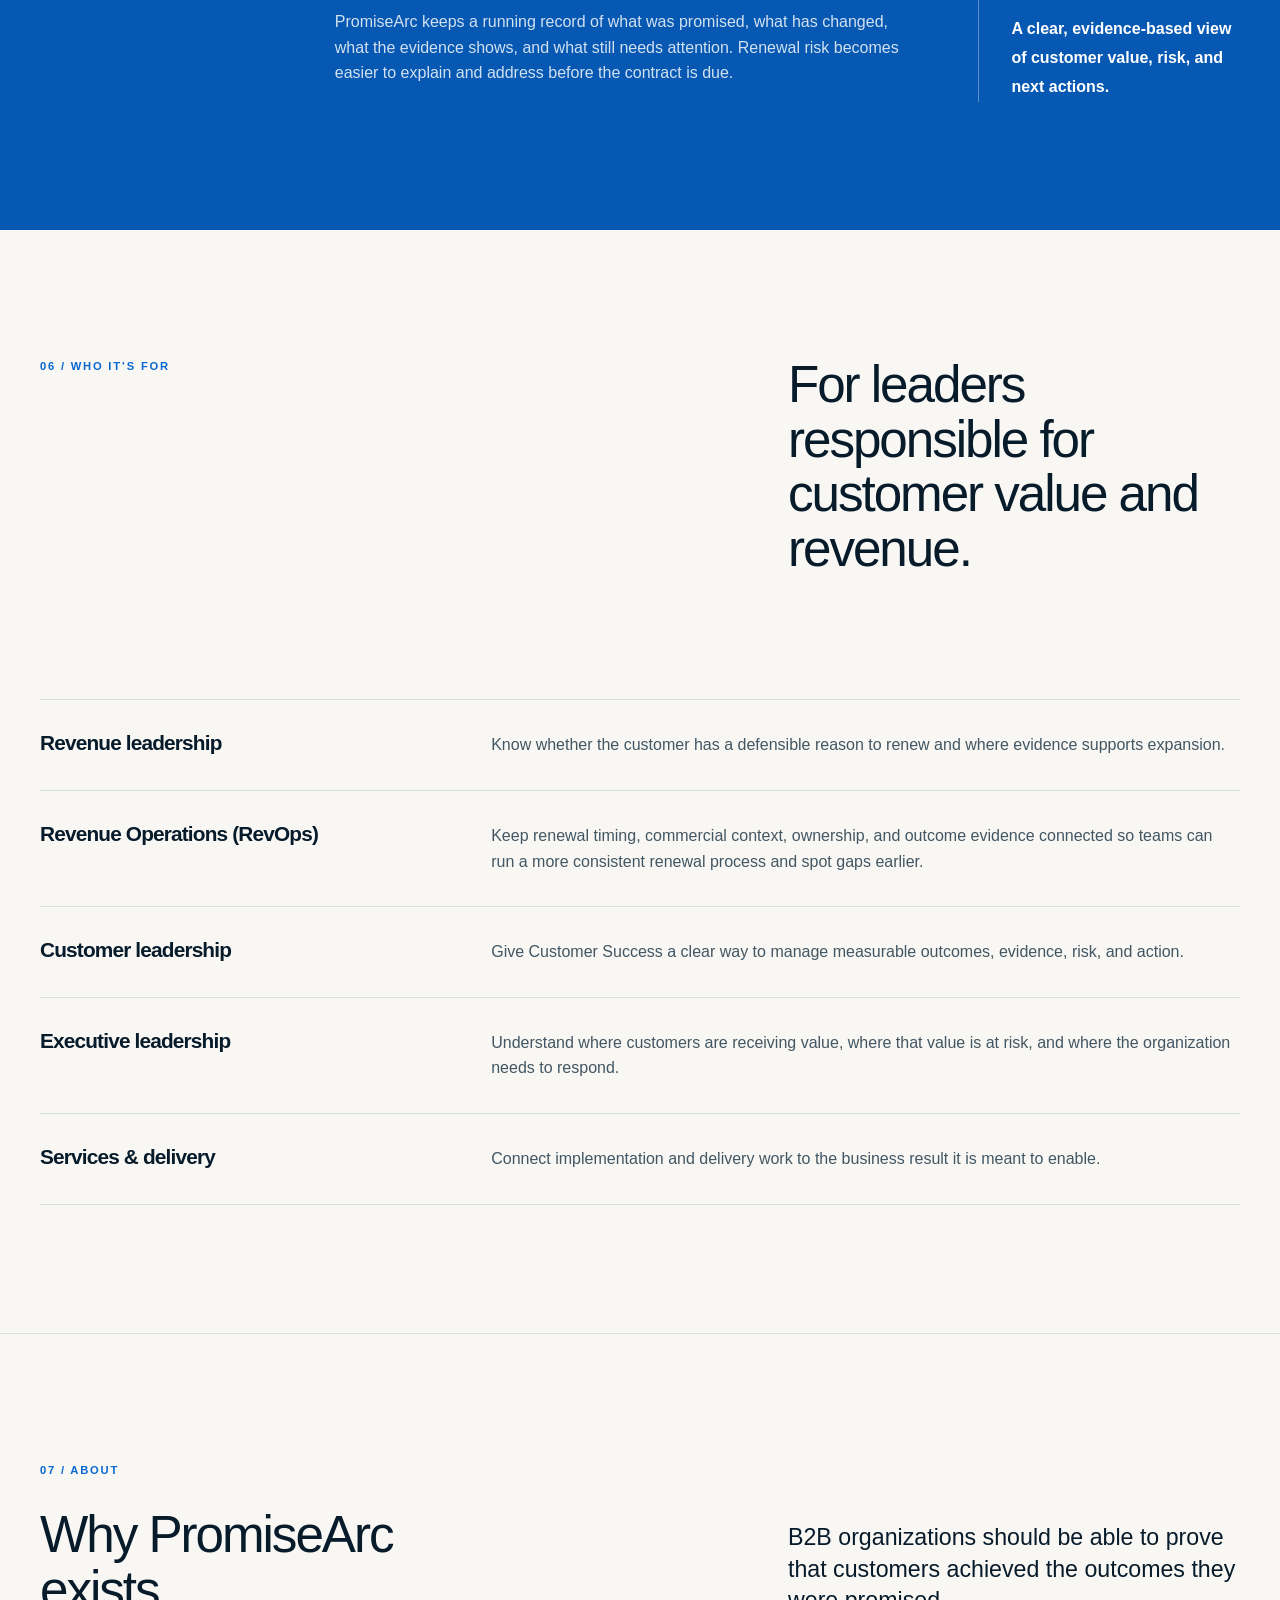
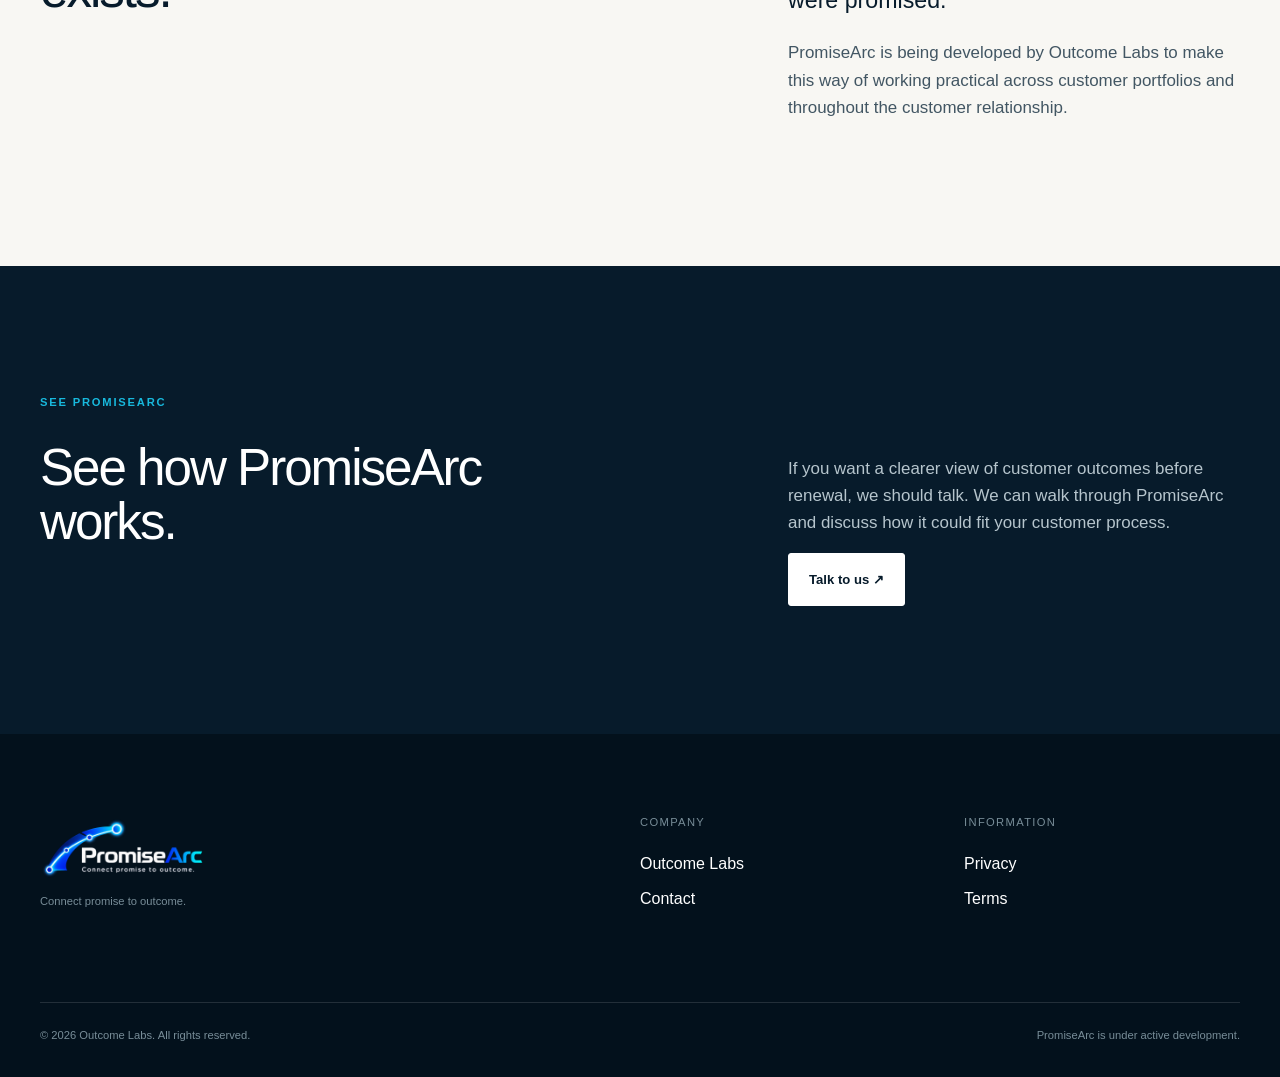
==== commit cc98f4b5: "Refine PromiseArc homepage copy" ====
--- a/index.html
+++ b/index.html
@@ -5,26 +5,23 @@
 <meta name="theme-color" content="#071b2b"><link rel="canonical" href="https://savioronezero.github.io/customer-outcomes-website/">
 <link rel="icon" href="assets/favicon.png"><link rel="shortcut icon" href="assets/favicon.ico"><link rel="apple-touch-icon" href="assets/apple-touch-icon.png">
 <meta property="og:type" content="website"><meta property="og:site_name" content="PromiseArc"><meta property="og:title" content="PromiseArc | Connect promise to outcome"><meta property="og:description" content="Know whether customers achieved what they bought—and act before value gaps become renewal problems."><meta property="og:url" content="https://savioronezero.github.io/customer-outcomes-website/"><meta property="og:image" content="https://savioronezero.github.io/customer-outcomes-website/assets/promise-arc-social.png"><meta property="og:image:alt" content="PromiseArc — Connect promise to outcome"><meta name="twitter:card" content="summary_large_image"><meta name="twitter:title" content="PromiseArc | Connect promise to outcome"><meta name="twitter:description" content="Know whether customers achieved what they bought—and act before value gaps become renewal problems."><meta name="twitter:image" content="https://savioronezero.github.io/customer-outcomes-website/assets/promise-arc-social.png">
-<link rel="stylesheet" href="styles.css?v=2"><script src="script.js" defer></script><script>
-  window.va = window.va || function () { (window.vaq = window.vaq || []).push(arguments); };
-</script>
-<script defer src="/_vercel/insights/script.js"></script></head><body>
+<link rel="stylesheet" href="styles.css?v=2"><script src="script.js" defer></script></head><body>
 <a class="skip" href="#main">Skip to content</a>
 <header class="header" data-header><div class="shell navrow"><a class="brand" href="#top" aria-label="PromiseArc home"><img class="brand-logo" src="assets/promisearc-logo-on-light.png" width="168" height="70" alt=""></a><button class="navtoggle" aria-expanded="false" aria-controls="nav" data-toggle><span class="sr">Open navigation</span><b></b><b></b></button><nav id="nav" data-nav aria-label="Primary"><a href="#why">Why PromiseArc</a><a href="#method">How it works</a><a href="#product">Product</a><a href="#leaders">Who it’s for</a><a href="#about">About</a><a class="btn small" href="#contact">See PromiseArc</a></nav></div></header>
 <main id="main">
-<section class="hero" id="top"><div class="shell hero-grid"><div><p class="eyebrow">Customer outcomes, made visible</p><h1>Connect promise<br><em>to outcome.</em></h1><p class="lede">PromiseArc helps B2B companies prove customers are achieving the value they were promised, see when they are not, and act before the gap becomes a renewal problem.</p><div class="actions"><a class="btn" href="#contact">See PromiseArc <span>↗</span></a><a class="under" href="#method">How it works ↓</a></div></div><div class="hero-art" aria-label="A trajectory from the original promise to an achieved outcome"><div class="curve"></div><span class="dot d1"></span><span class="dot d2"></span><span class="dot d3"></span><p class="tag t1"><small>01</small>Promise</p><p class="tag t2"><small>04</small>Evidence</p><p class="tag t3"><small>06</small>Outcome achieved</p></div></div><div class="shell ruler"><small>PROMISE</small><i></i><small>OUTCOME</small></div></section>
+<section class="hero" id="top"><div class="shell hero-grid"><div><p class="eyebrow">Customer outcomes</p><h1>Connect promise<br><em>to outcome.</em></h1><p class="lede">PromiseArc helps B2B companies prove that customers are achieving the value they were promised, see where progress is slipping, and act before it becomes a renewal problem.</p><div class="actions"><a class="btn" href="#contact">See PromiseArc <span>↗</span></a><a class="under" href="#method">How it works ↓</a></div></div><div class="hero-art" aria-label="A trajectory from the original promise to an achieved outcome"><div class="curve"></div><span class="dot d1"></span><span class="dot d2"></span><span class="dot d3"></span><p class="tag t1"><small>01</small>Promise</p><p class="tag t2"><small>04</small>Evidence</p><p class="tag t3"><small>06</small>Outcome achieved</p></div></div><div class="shell ruler"><small>PROMISE</small><i></i><small>OUTCOME</small></div></section>
 
-<section class="section" id="why"><div class="shell split"><div><p class="kicker">01 / The gap</p><h2>Companies know what they sold. Can they prove the customer achieved what they bought?</h2></div><div class="prose"><p>CRM, product, support, and delivery systems show what was contracted, implemented, used, discussed, and escalated.</p><p><strong>Activity is not evidence of value.</strong> A customer can be fully deployed and highly active while the business case behind the purchase remains unmet.</p><p>When that gap stays hidden, renewal becomes the first honest test. Teams react late, executive conversations lack substance, and credible expansion opportunities are missed.</p></div></div><div class="shell consequences"><span>Renewal surprises</span><span>Weak executive conversations</span><span>Unclear accountability</span><span>Missed expansion</span></div></section>
+<section class="section" id="why"><div class="shell split"><div><p class="kicker">01 / The gap</p><h2>Companies know what they sold. Can they prove the customer achieved what they bought?</h2></div><div class="prose"><p>CRM, product, support, and delivery systems can show what was contracted, implemented, used, discussed, and escalated.</p><p><strong>Activity is not evidence of value.</strong> A customer can be fully deployed and highly active without achieving the business result that justified the purchase.</p><p>If that gap stays hidden, teams discover it late. Renewal conversations become reactive, executives lack a clear account of value, and expansion is harder to support.</p></div></div><div class="shell consequences"><span>Renewal surprises</span><span>Weak executive conversations</span><span>Unclear accountability</span><span>Missed expansion</span></div></section>
 
-<section class="section dark" id="method"><div class="shell"><div class="split intro"><div><p class="kicker">02 / The Promise Arc</p><h2>A practical operating model for customer value.</h2></div><p>The Promise Arc follows the customer from the reason they bought through the evidence that the result was achieved. Each stage gives teams something concrete to align around.</p></div><ol class="arc"><li><b>01</b><h3>Promise</h3><p>Identify the business result that justified the investment—not merely the product or SKU.</p></li><li><b>02</b><h3>Outcome</h3><p>Turn the original promise into explicit, measurable customer outcomes.</p></li><li><b>03</b><h3>Value Path</h3><p>Define the milestones, changes, adoption, dependencies, and stakeholders required.</p></li><li><b>04</b><h3>Evidence</h3><p>Capture defensible proof of progress and realized value.</p></li><li><b>05</b><h3>Cadence</h3><p>Review evidence throughout the lifecycle, not only at renewal.</p></li><li><b>06</b><h3>Decide &amp; Act</h3><p>Make risks, opportunities, and the next accountable action clear.</p></li></ol></div></section>
+<section class="section dark" id="method"><div class="shell"><div class="split intro"><div><p class="kicker">02 / The Promise Arc</p><h2>How PromiseArc works</h2></div><p>PromiseArc starts with why the customer bought and defines what success should look like. It tracks the path to that outcome, records the evidence, and helps teams act when progress slips.</p></div><ol class="arc"><li><b>01</b><h3>Promise</h3><p>Identify the business result that justified the investment, not just the product or SKU.</p></li><li><b>02</b><h3>Outcome</h3><p>Define clear, measurable outcomes for the customer.</p></li><li><b>03</b><h3>Value Path</h3><p>Set out the milestones, changes, adoption, dependencies, and stakeholders needed to reach each outcome.</p></li><li><b>04</b><h3>Evidence</h3><p>Record clear evidence of progress and value achieved.</p></li><li><b>05</b><h3>Cadence</h3><p>Review progress and evidence throughout the customer relationship, not just at renewal.</p></li><li><b>06</b><h3>Decide &amp; Act</h3><p>See what is at risk, where there is opportunity, and who needs to act next.</p></li></ol></div></section>
 
-<section class="section"><div class="shell"><p class="kicker">03 / A clearer view</p><h2>Move beyond customer activity. Operate around customer outcomes.</h2><div class="views"><article><small>THE USUAL VIEW</small><ul><li>What did we sell?</li><li>Did we implement it?</li><li>Are they using it?</li><li>Is the customer happy?</li><li>What is their health score?</li></ul></article><i aria-hidden="true">→</i><article class="active"><small>THE PROMISEARC VIEW</small><ul><li>What outcome did the customer purchase?</li><li>What must happen to achieve it?</li><li>What evidence proves progress?</li><li>Where is value at risk?</li><li>What should we do next?</li><li>Can we defend renewal—or expansion?</li></ul></article></div><div class="evidence"><p class="eyebrow">Evidence over scores</p><blockquote>You should be able to explain why a customer is healthy, why an outcome is at risk, and what evidence supports that conclusion.</blockquote></div></div></section>
+<section class="section"><div class="shell"><p class="kicker">03 / Managing customer value</p><h2>Manage customers around outcomes, not activity alone.</h2><div class="views"><article><small>THE USUAL VIEW</small><ul><li>What did we sell?</li><li>Did we implement it?</li><li>Are they using it?</li><li>Is the customer happy?</li><li>What is their health score?</li></ul></article><i aria-hidden="true">→</i><article class="active"><small>THE PROMISEARC VIEW</small><ul><li>What outcome did the customer purchase?</li><li>What must happen to achieve it?</li><li>What evidence proves progress?</li><li>Where is value at risk?</li><li>What should we do next?</li><li>Can we defend renewal—or expansion?</li></ul></article></div><div class="evidence"><p class="eyebrow">Evidence over scores</p><blockquote>You should be able to explain why a customer is healthy, why an outcome is at risk, and what evidence supports that conclusion.</blockquote></div></div></section>
 
-<section class="section tint" id="product"><div class="shell"><div class="split"><div><p class="kicker">04 / The product</p><h2>The decision layer around customer outcomes.</h2></div><div class="prose"><p>PromiseArc brings commercial context, outcomes, lifecycle progress, evidence, risk, and action into one coherent operating picture.</p><p>It complements the systems teams already rely on. It does not ask CRM, support, delivery, or product data to answer a question they were never built to answer alone.</p></div></div><div class="product-view"><header><span>◯ PromiseArc</span><small>PRODUCT VIEW</small></header><div><section><p class="eyebrow">Customer workspace</p><h3>Keep the customer’s commercial and outcome context together.</h3><p>See the promise, active outcomes, value paths, supporting evidence, risk, renewal posture, and next actions without reconstructing the story across systems.</p></section><ol><li><b>01</b> Commercial context</li><li><b>02</b> Outcomes</li><li><b>03</b> Evidence</li><li><b>04</b> Decisions &amp; actions</li></ol></div><footer>Approved product screenshots will replace this capability view when available.</footer></div><div class="caps"><article><b>01</b><h3>Customer portfolio</h3><p>A management view of customer value, commercial context, risk, renewal posture, and actions.</p></article><article><b>02</b><h3>Outcomes &amp; value paths</h3><p>Define success, then connect it to the conditions and progress needed to reach it.</p></article><article><b>03</b><h3>Evidence</h3><p>Capture understandable, defensible proof that customer value is being realized.</p></article><article><b>04</b><h3>Risks &amp; actions</h3><p>Expose gaps early and connect them to an owner and a clear next action.</p></article><article><b>05</b><h3>Renewal &amp; expansion</h3><p>Bring demonstrated outcomes into commercial decisions instead of treating renewal as an isolated date.</p></article><article><b>06</b><h3>Executive reporting</h3><p>Build a customer-value narrative for account reviews, QBRs, EBRs, and leadership discussions.</p></article></div><p class="note"><strong>Platform direction:</strong> Tenant-scoped connections to CRM, support, product, delivery, and other customer systems are part of the product direction. Availability will be described as integrations are released.</p></div></section>
+<section class="section tint" id="product"><div class="shell"><div class="split"><div><p class="kicker">04 / The product</p><h2>The decision layer around customer outcomes.</h2></div><div class="prose"><p>PromiseArc connects commercial context with customer outcomes, progress, evidence, risk, and action.</p><p>It works alongside the systems teams already use. CRM, support, delivery, and product data each tell part of the story; PromiseArc connects them around the outcome the customer bought.</p></div></div><div class="product-view"><header><span>◯ PromiseArc</span><small>PRODUCT VIEW</small></header><div><section><p class="eyebrow">Customer workspace</p><h3>Keep the customer’s commercial and outcome context together.</h3><p>See the original promise, active outcomes, value paths, evidence, risk, renewal posture, and next actions without piecing the account together across systems.</p></section><ol><li><b>01</b> Commercial context</li><li><b>02</b> Outcomes</li><li><b>03</b> Evidence</li><li><b>04</b> Decisions &amp; actions</li></ol></div><footer>Approved product screenshots will replace this capability view when available.</footer></div><div class="caps"><article><b>01</b><h3>Customer portfolio</h3><p>See customer outcomes alongside commercial context, risk, renewal posture, and next actions.</p></article><article><b>02</b><h3>Outcomes &amp; value paths</h3><p>Define success, then track the conditions and progress needed to reach it.</p></article><article><b>03</b><h3>Evidence</h3><p>Capture clear, defensible evidence that the customer is receiving value.</p></article><article><b>04</b><h3>Risks &amp; actions</h3><p>Make gaps visible early and give each next action an owner.</p></article><article><b>05</b><h3>Renewal &amp; expansion</h3><p>Bring evidence of customer outcomes into renewal and expansion decisions.</p></article><article><b>06</b><h3>Executive reporting</h3><p>Give account reviews, QBRs, EBRs, and leadership discussions a clear account of customer value.</p></article></div><p class="note"><strong>Platform direction:</strong> Tenant-scoped connections to CRM, support, product, delivery, and other customer systems are planned. Availability will be described as integrations are released.</p></div></section>
 
-<section class="section blue"><div class="shell renewal"><p class="kicker">05 / Commercial clarity</p><div><h2>Renewal should not be the first moment you discover whether a customer received value.</h2><p>Value is built—or lost—throughout the relationship. PromiseArc makes that history visible as an accumulated, explainable picture: what was promised, what changed, what the evidence shows, and what needs to happen next.</p></div><aside><small>BEFORE RENEWAL</small><strong>Know the case.<br>Know the gaps.<br>Know the next move.</strong></aside></div></section>
+<section class="section blue"><div class="shell renewal"><p class="kicker">05 / Commercial clarity</p><div><h2>Renewal should not be the first moment you discover whether a customer received value.</h2><p>PromiseArc keeps a running record of what was promised, what has changed, what the evidence shows, and what still needs attention. Renewal risk becomes easier to explain and address before the contract is due.</p></div><aside><small>BEFORE RENEWAL</small><strong>A clear, evidence-based view of customer value, risk, and next actions.</strong></aside></div></section>
 
-<section class="section" id="leaders"><div class="shell"><div class="split compact"><p class="kicker">06 / Who it’s for</p><h2>One customer-value picture. Different decisions.</h2></div><div class="leaders"><article><h3>Revenue leadership</h3><p>Know whether the customer has a defensible reason to renew—and where expansion is supported by evidence.</p></article><article><h3>Customer leadership</h3><p>Move Customer Success from activity tracking toward measurable outcomes and accountable action.</p></article><article><h3>Executive leadership</h3><p>See where customer value is being realized, where it is at risk, and where the organization must respond.</p></article><article><h3>Services &amp; delivery</h3><p>Connect implementation and delivery work to the business result it is meant to enable.</p></article></div></div></section>
-<section class="section about" id="about"><div class="shell split"><div><p class="kicker">07 / About</p><h2>A grounded belief, made operational.</h2></div><div class="prose"><p class="big">B2B organizations should be able to prove that customers achieved the outcomes they were promised.</p><p>PromiseArc is being developed by Outcome Labs. The software makes a practical customer-outcomes methodology scalable across teams, portfolios, and the full customer lifecycle.</p></div></div></section>
-<section class="section contact" id="contact"><div class="shell split"><div><p class="eyebrow">See PromiseArc</p><h2>Bring the value conversation forward.</h2></div><div class="prose"><p>If you are working to make customer outcomes clearer, strengthen renewal confidence, or bring more discipline to how teams manage value, we should talk.</p><a class="btn light" href="mailto:hello@promisearc.com?subject=PromiseArc%20conversation">Talk to us ↗</a></div></div></section>
+<section class="section" id="leaders"><div class="shell"><div class="split compact"><p class="kicker">06 / Who it’s for</p><h2>For leaders responsible for customer value and revenue.</h2></div><div class="leaders"><article><h3>Revenue leadership</h3><p>Know whether the customer has a defensible reason to renew and where evidence supports expansion.</p></article><article><h3>Revenue Operations (RevOps)</h3><p>Keep renewal timing, commercial context, ownership, and outcome evidence connected so teams can run a more consistent renewal process and spot gaps earlier.</p></article><article><h3>Customer leadership</h3><p>Give Customer Success a clear way to manage measurable outcomes, evidence, risk, and action.</p></article><article><h3>Executive leadership</h3><p>Understand where customers are receiving value, where that value is at risk, and where the organization needs to respond.</p></article><article><h3>Services &amp; delivery</h3><p>Connect implementation and delivery work to the business result it is meant to enable.</p></article></div></div></section>
+<section class="section about" id="about"><div class="shell split"><div><p class="kicker">07 / About</p><h2>Why PromiseArc exists.</h2></div><div class="prose"><p class="big">B2B organizations should be able to prove that customers achieved the outcomes they were promised.</p><p>PromiseArc is being developed by Outcome Labs to make this way of working practical across customer portfolios and throughout the customer relationship.</p></div></div></section>
+<section class="section contact" id="contact"><div class="shell split"><div><p class="eyebrow">See PromiseArc</p><h2>See how PromiseArc works.</h2></div><div class="prose"><p>If you want a clearer view of customer outcomes before renewal, we should talk. We can walk through PromiseArc and discuss how it could fit your customer process.</p><a class="btn light" href="mailto:hello@promisearc.com?subject=PromiseArc%20conversation">Talk to us ↗</a></div></div></section>
 </main><footer class="footer"><div class="shell footgrid"><div><a class="brand" href="#top" aria-label="PromiseArc home"><img class="brand-logo" src="assets/promisearc-logo-on-dark.png" width="168" height="70" alt=""></a><p>Connect promise to outcome.</p></div><div><small>COMPANY</small><a href="#about">Outcome Labs</a><a href="mailto:hello@promisearc.com">Contact</a></div><div><small>INFORMATION</small><a href="privacy.html">Privacy</a><a href="terms.html">Terms</a></div></div><div class="shell footbottom"><span>© <b data-year>2026</b> Outcome Labs. All rights reserved.</span><span>PromiseArc is under active development.</span></div></footer></body></html>
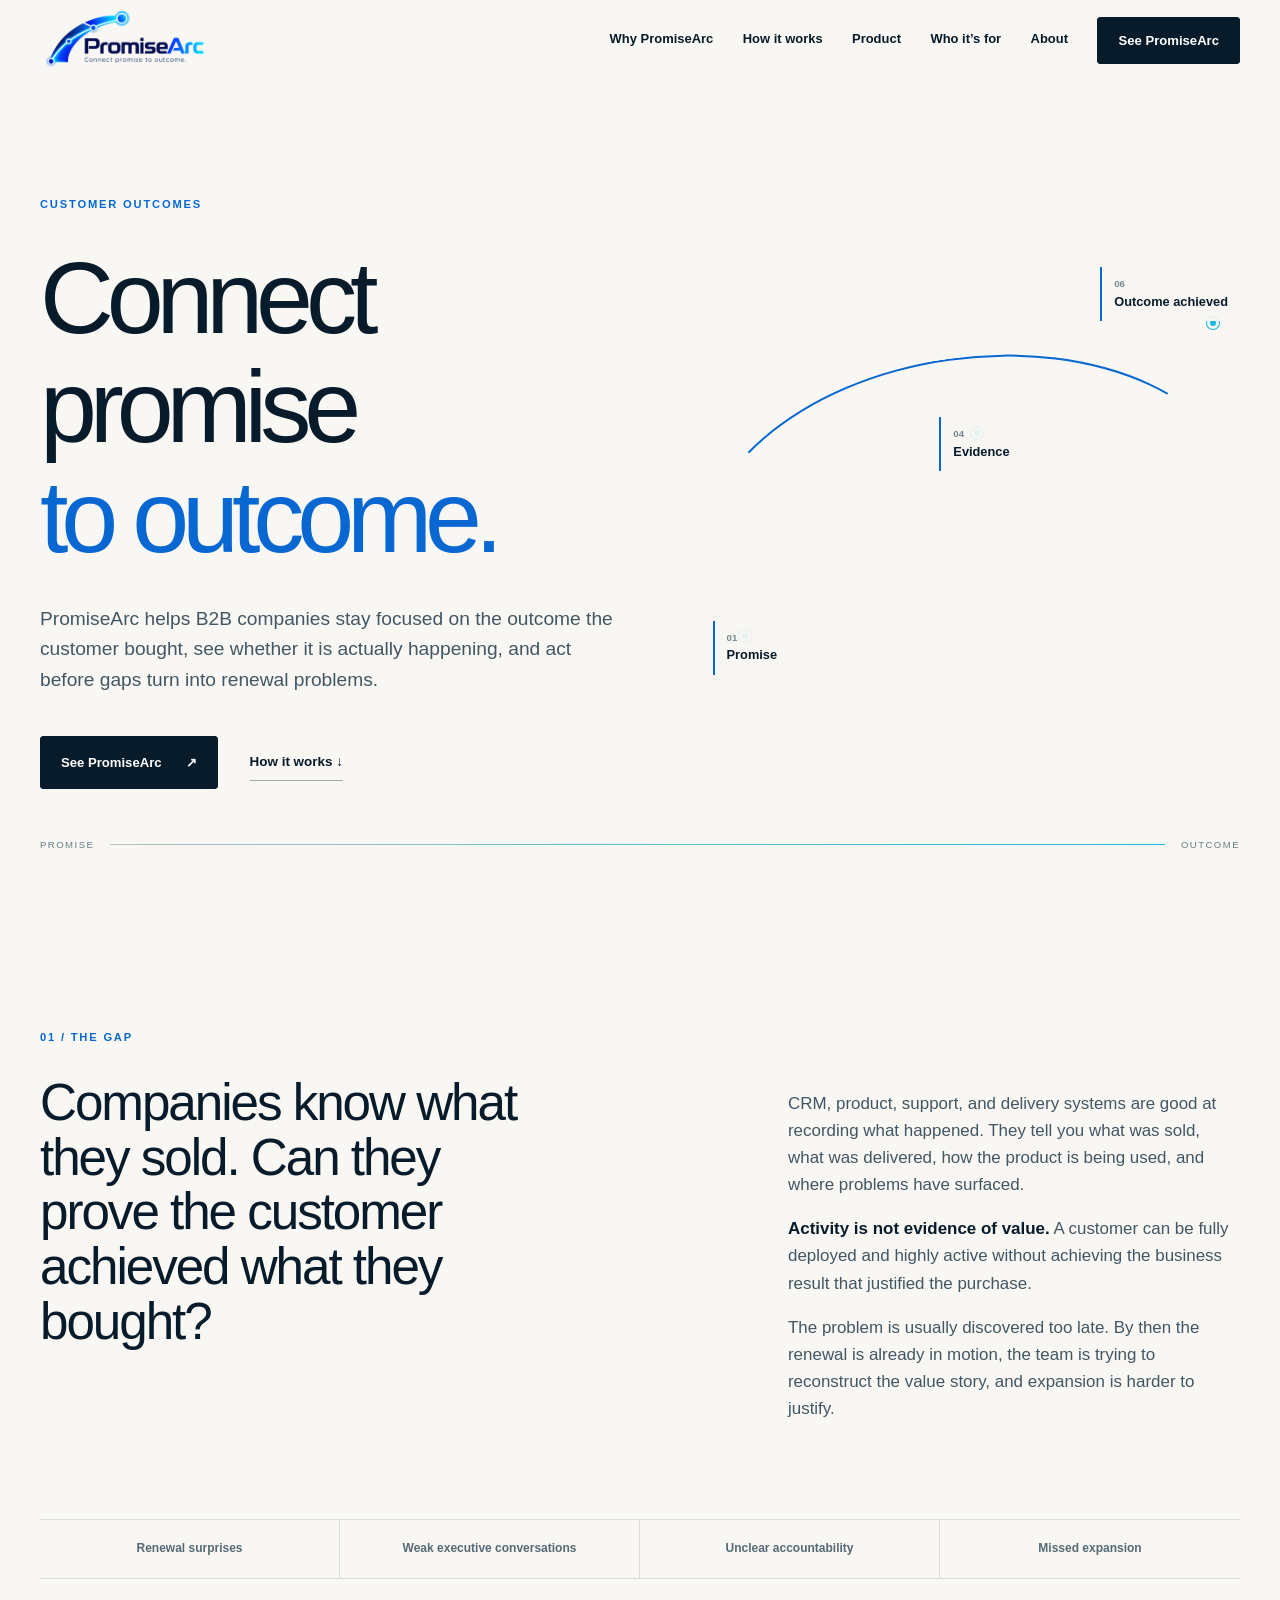
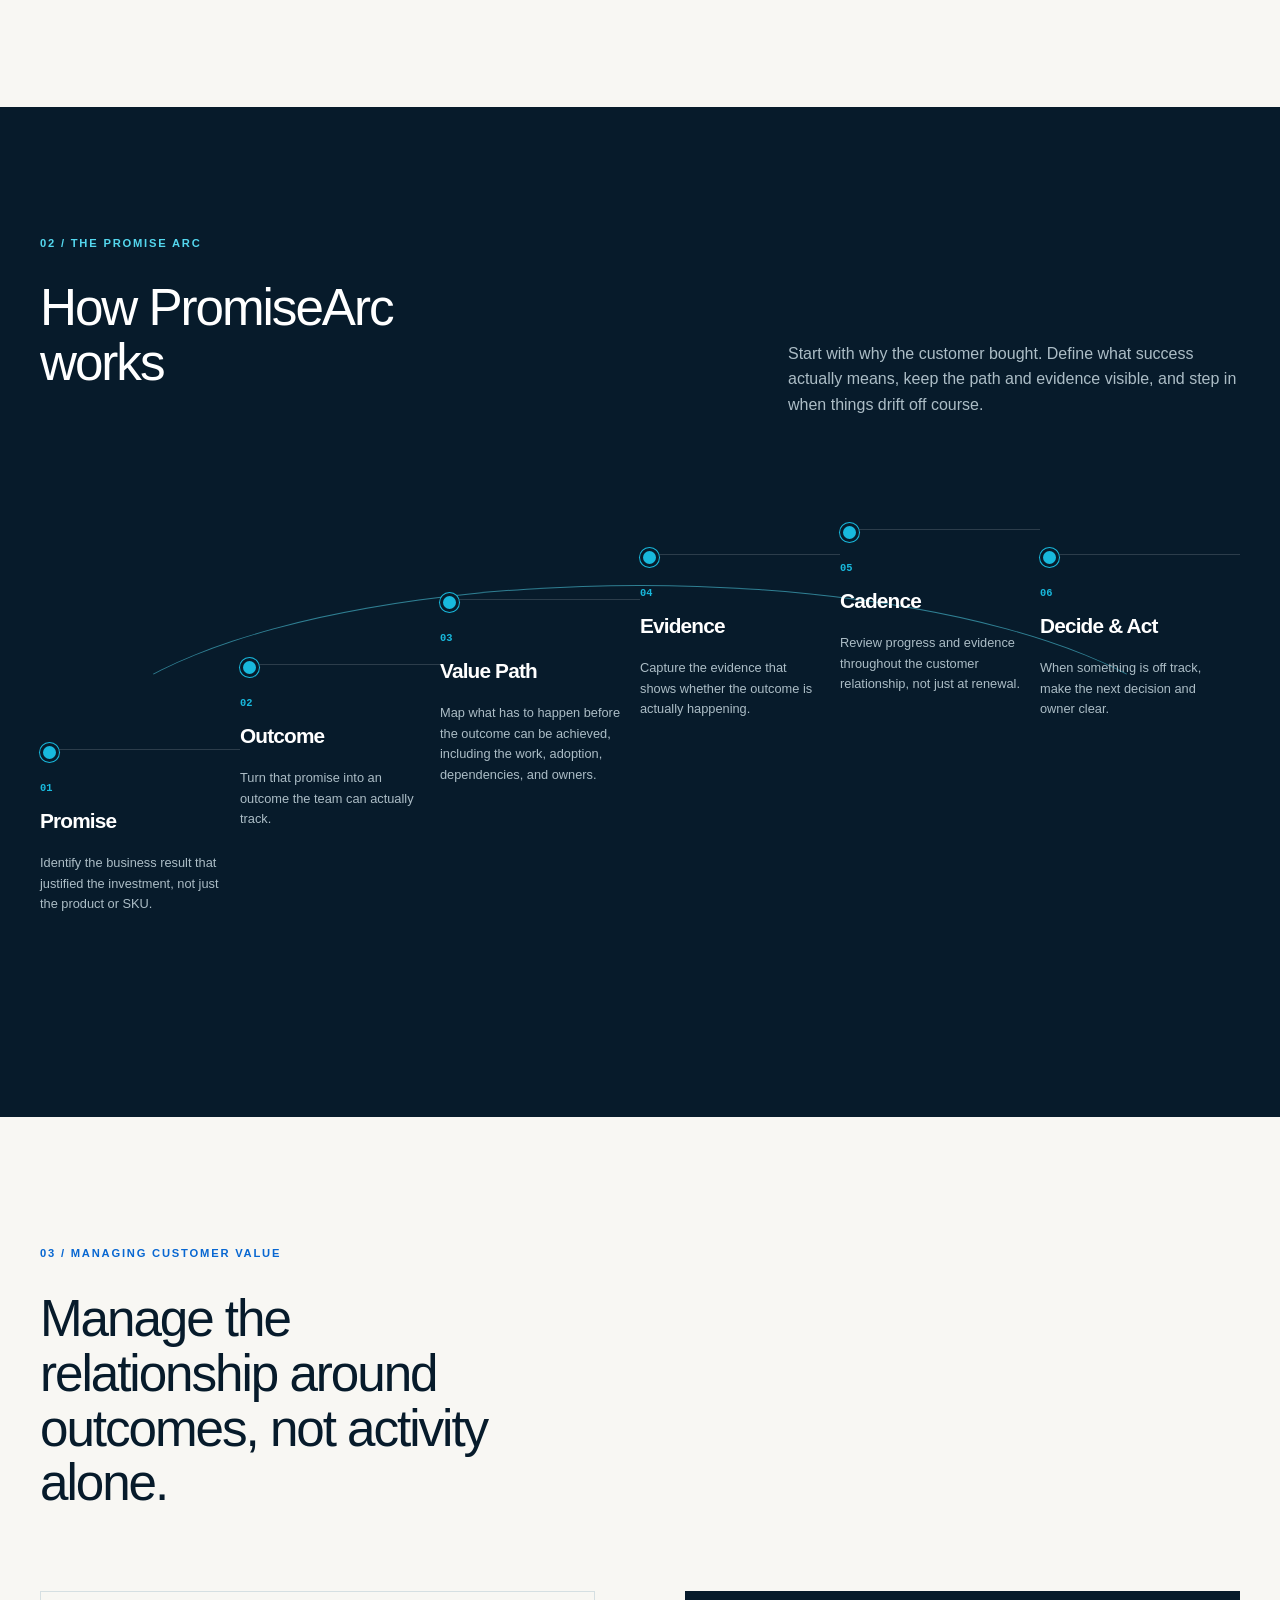
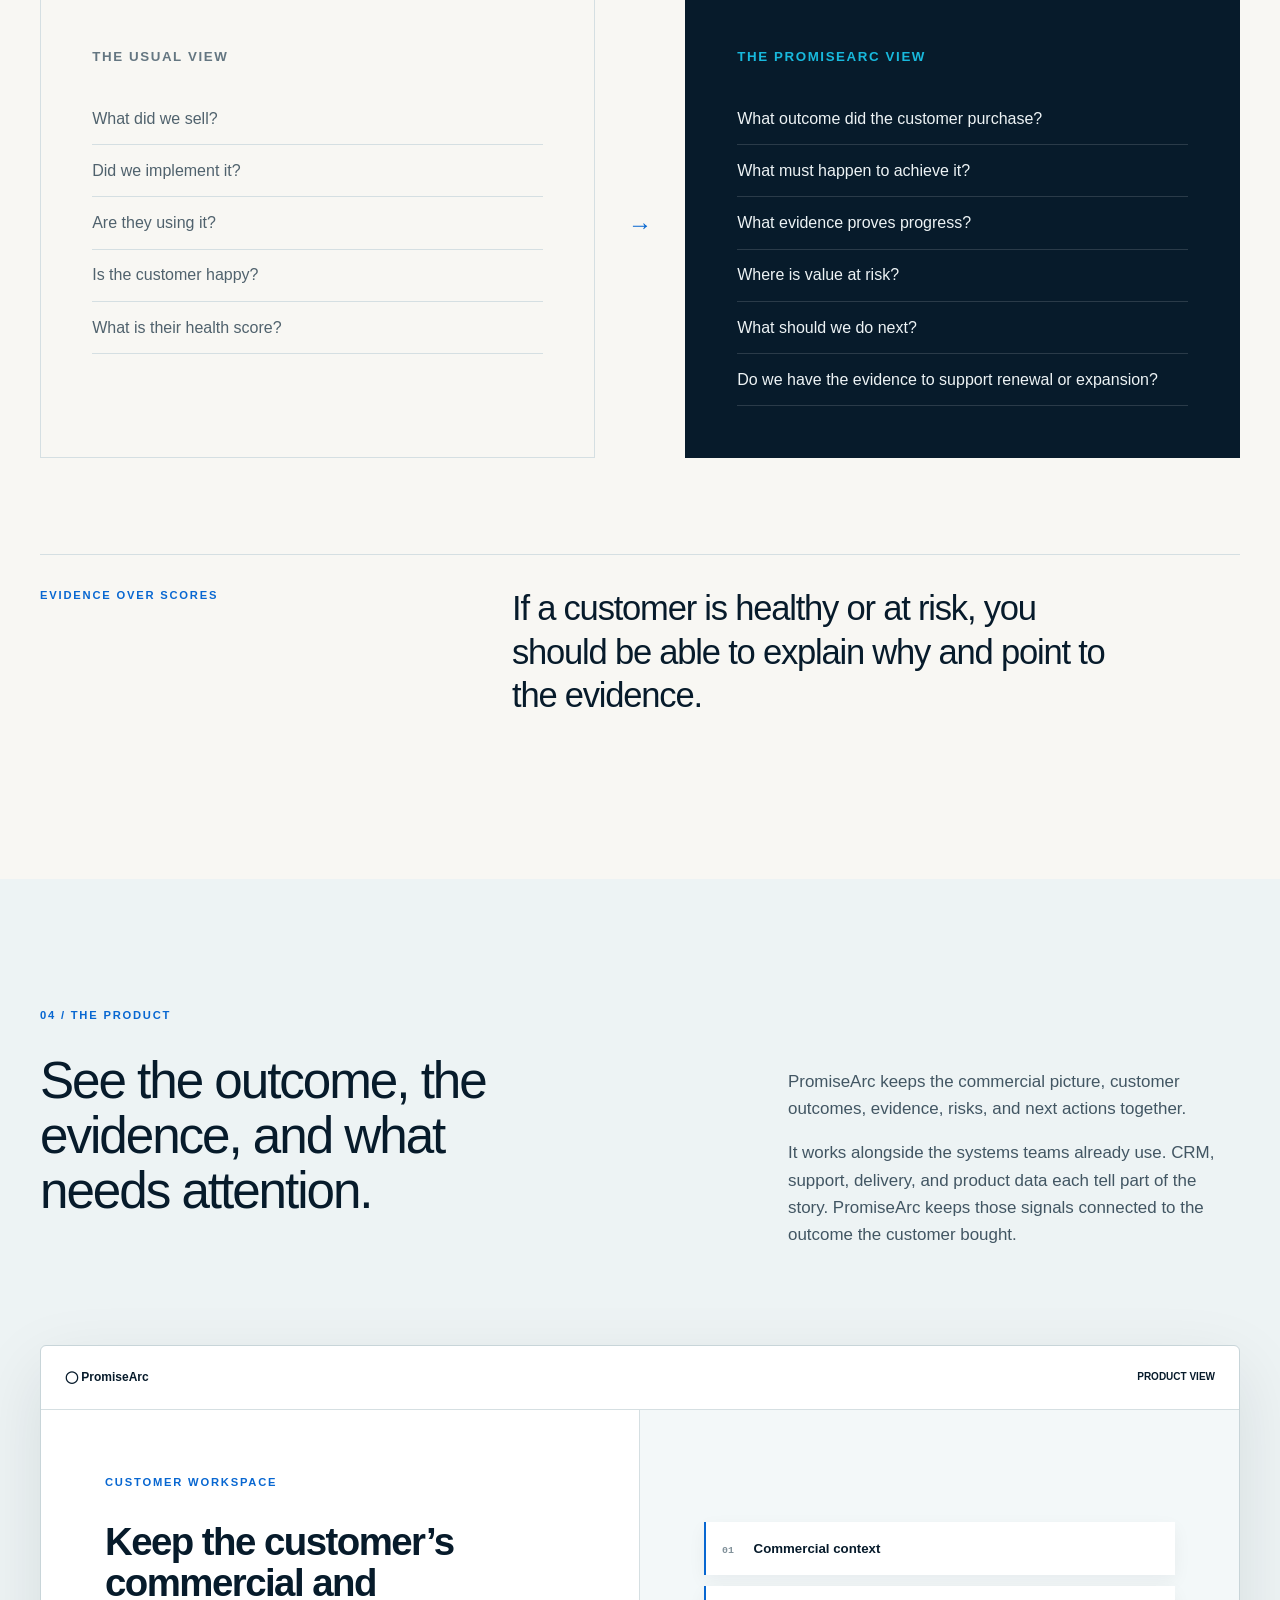
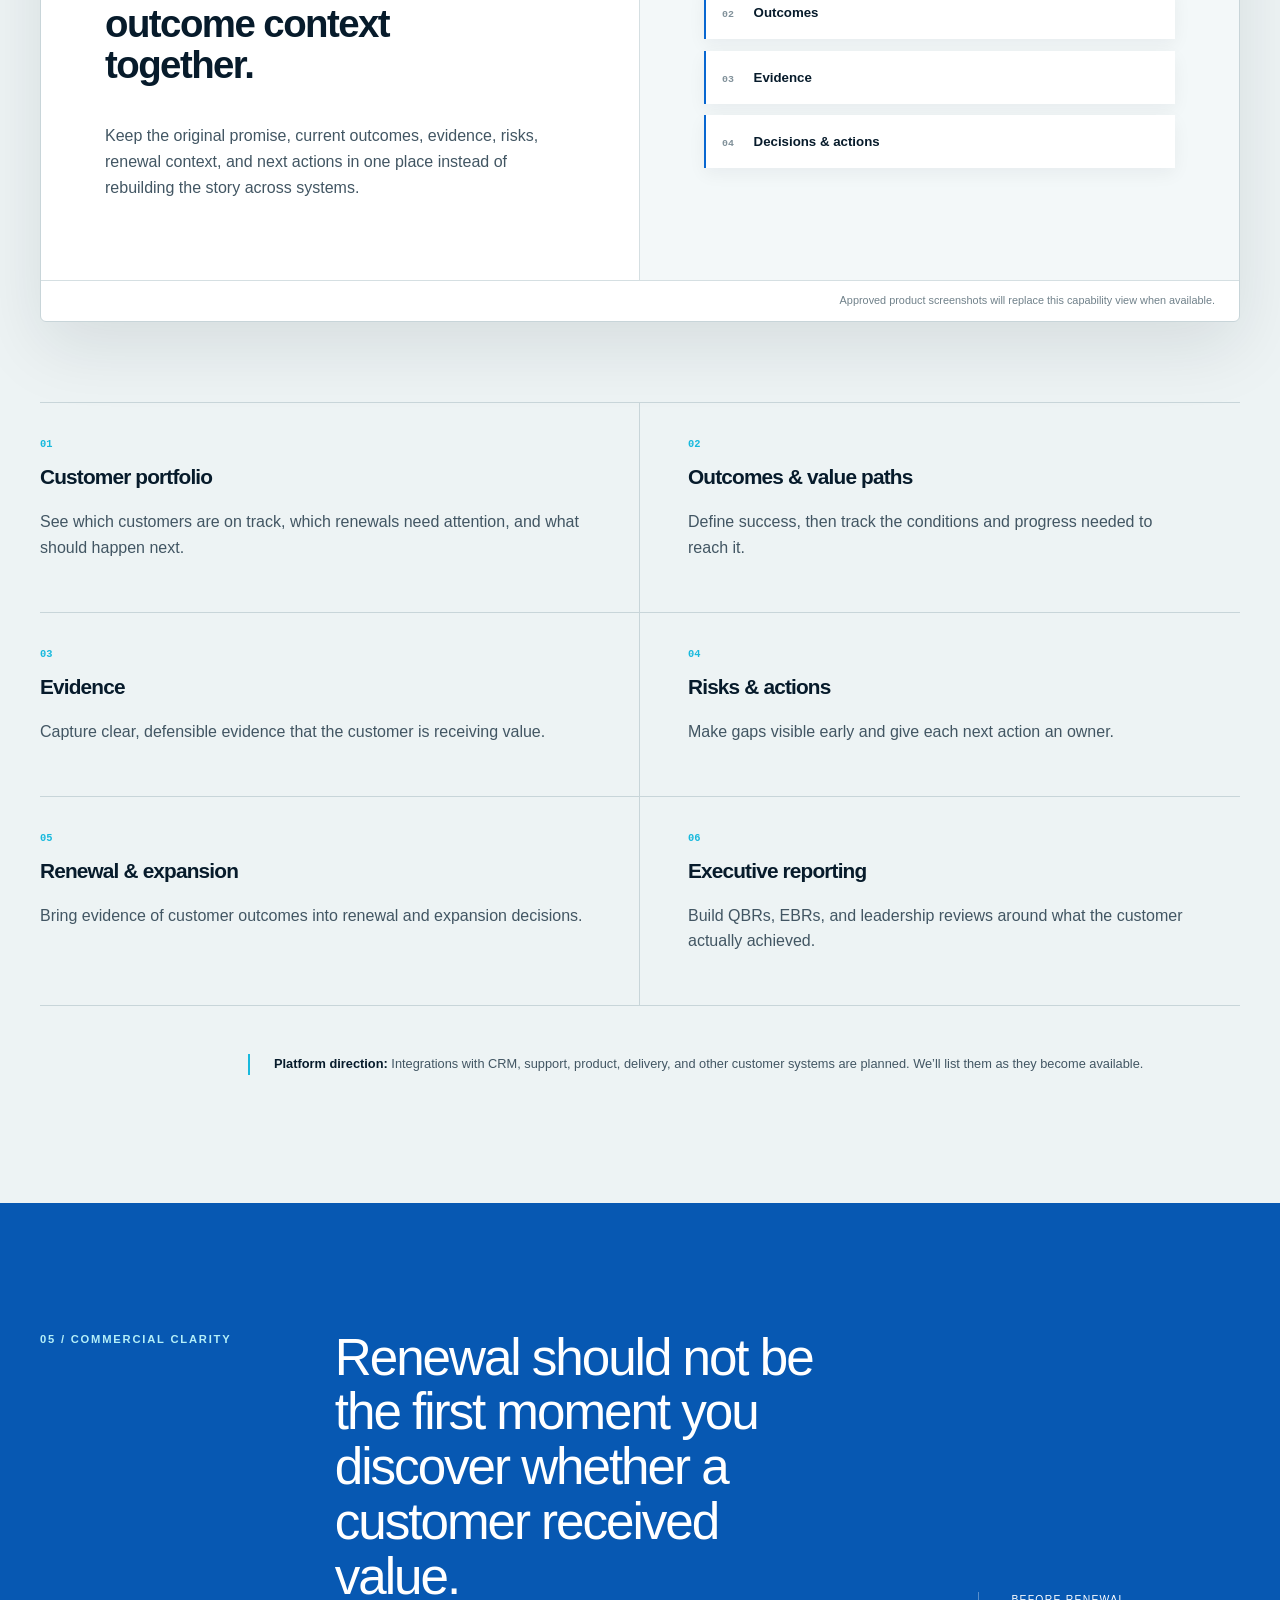
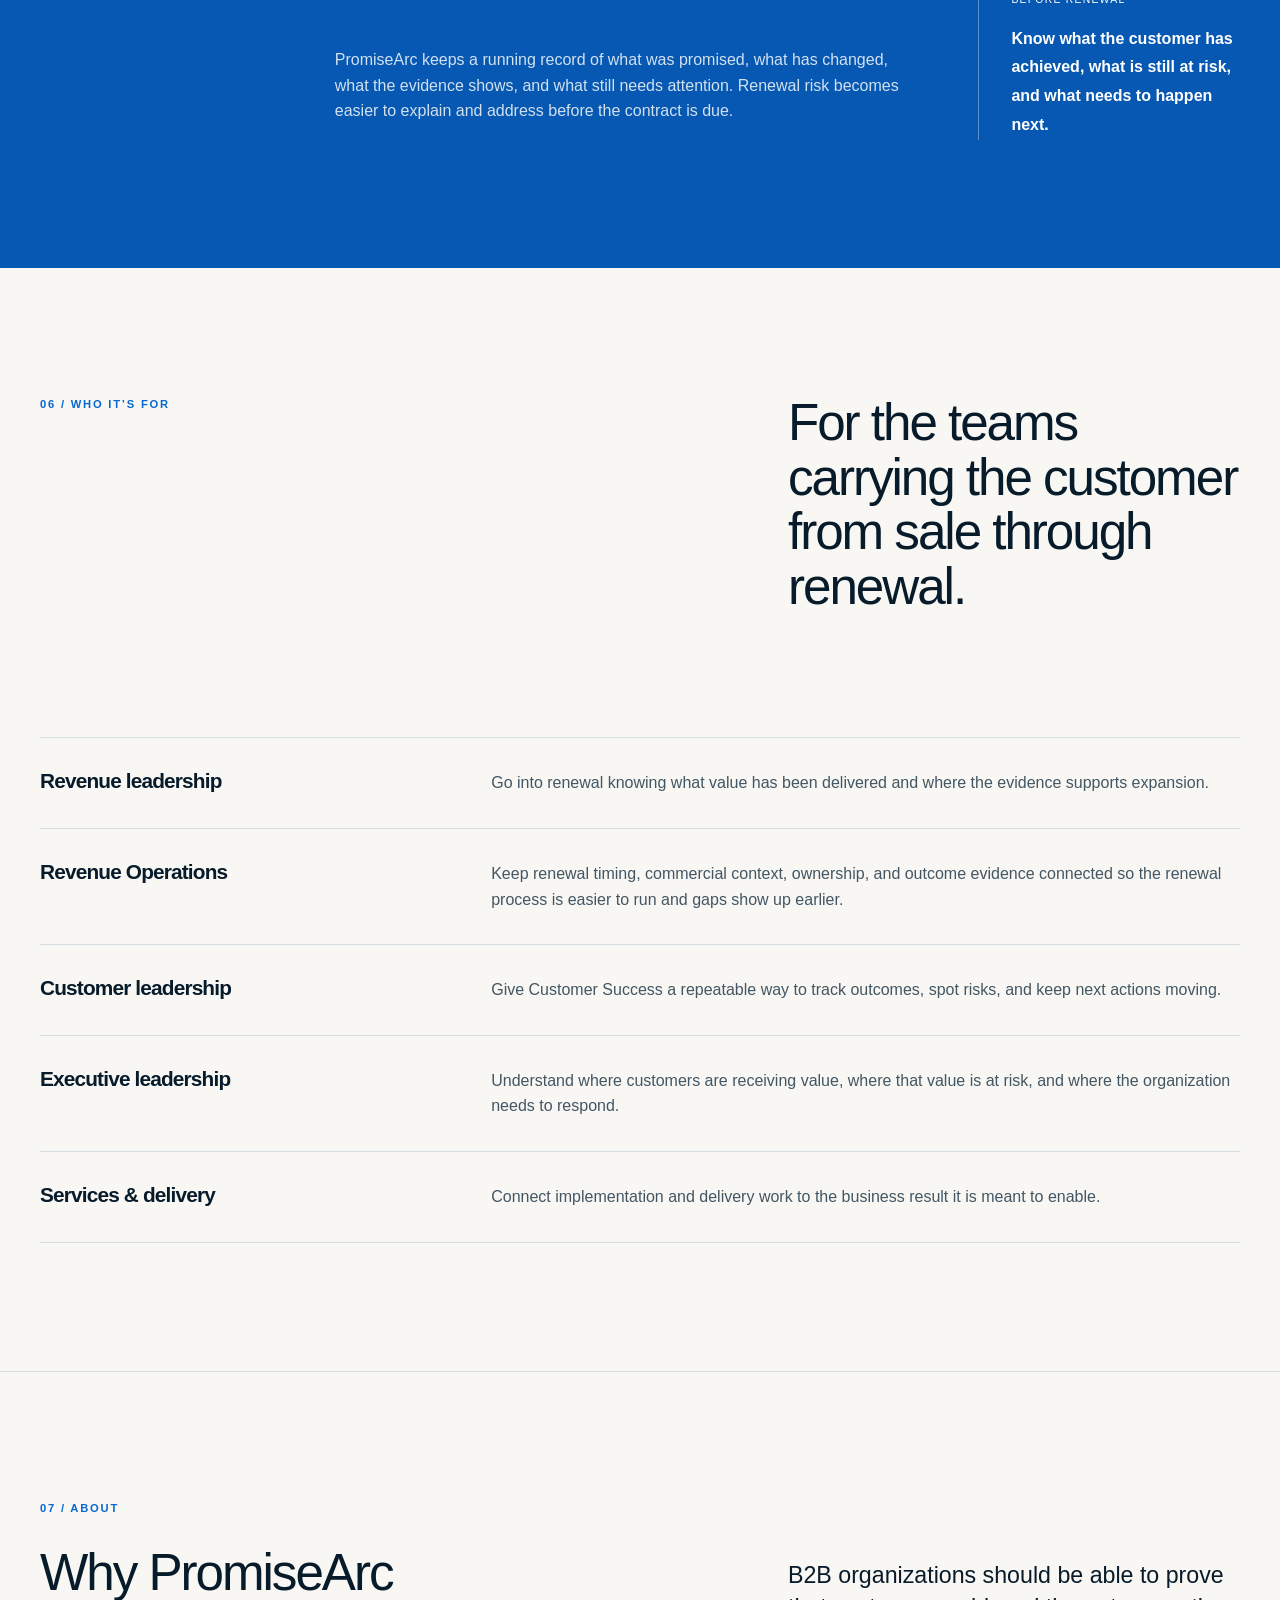
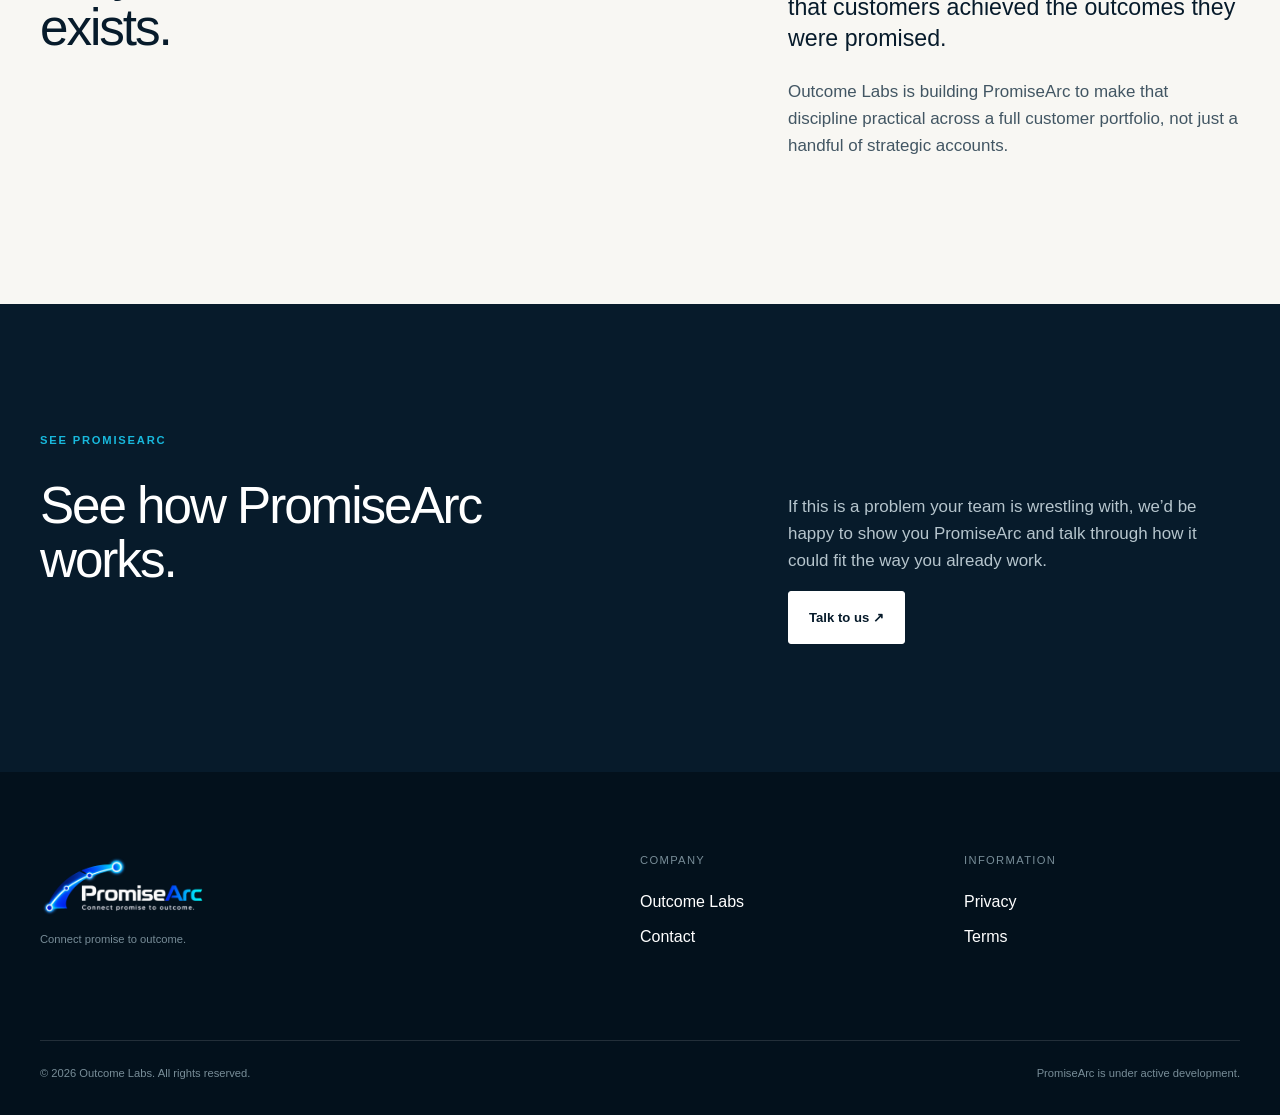
==== commit 8936cea8: "Implement Issue 5 editorial scrub" ====
--- a/index.html
+++ b/index.html
@@ -1,27 +1,27 @@
 <!doctype html><html lang="en"><head>
 <meta charset="utf-8"><meta name="viewport" content="width=device-width,initial-scale=1">
 <title>PromiseArc | Connect promise to outcome</title>
-<meta name="description" content="PromiseArc helps B2B companies prove customers are achieving the outcomes they were promised, identify value at risk, and act before renewal.">
+<meta name="description" content="PromiseArc helps B2B companies see whether customers achieved what they bought, spot value gaps early, and act before renewal.">
 <meta name="theme-color" content="#071b2b"><link rel="canonical" href="https://savioronezero.github.io/customer-outcomes-website/">
 <link rel="icon" href="assets/favicon.png"><link rel="shortcut icon" href="assets/favicon.ico"><link rel="apple-touch-icon" href="assets/apple-touch-icon.png">
-<meta property="og:type" content="website"><meta property="og:site_name" content="PromiseArc"><meta property="og:title" content="PromiseArc | Connect promise to outcome"><meta property="og:description" content="Know whether customers achieved what they bought—and act before value gaps become renewal problems."><meta property="og:url" content="https://savioronezero.github.io/customer-outcomes-website/"><meta property="og:image" content="https://savioronezero.github.io/customer-outcomes-website/assets/promise-arc-social.png"><meta property="og:image:alt" content="PromiseArc — Connect promise to outcome"><meta name="twitter:card" content="summary_large_image"><meta name="twitter:title" content="PromiseArc | Connect promise to outcome"><meta name="twitter:description" content="Know whether customers achieved what they bought—and act before value gaps become renewal problems."><meta name="twitter:image" content="https://savioronezero.github.io/customer-outcomes-website/assets/promise-arc-social.png">
+<meta property="og:type" content="website"><meta property="og:site_name" content="PromiseArc"><meta property="og:title" content="PromiseArc | Connect promise to outcome"><meta property="og:description" content="Know whether customers achieved what they bought, spot value gaps early, and act before renewal."><meta property="og:url" content="https://savioronezero.github.io/customer-outcomes-website/"><meta property="og:image" content="https://savioronezero.github.io/customer-outcomes-website/assets/promise-arc-social.png"><meta property="og:image:alt" content="PromiseArc — Connect promise to outcome"><meta name="twitter:card" content="summary_large_image"><meta name="twitter:title" content="PromiseArc | Connect promise to outcome"><meta name="twitter:description" content="Know whether customers achieved what they bought, spot value gaps early, and act before renewal."><meta name="twitter:image" content="https://savioronezero.github.io/customer-outcomes-website/assets/promise-arc-social.png">
 <link rel="stylesheet" href="styles.css?v=2"><script src="script.js" defer></script></head><body>
 <a class="skip" href="#main">Skip to content</a>
 <header class="header" data-header><div class="shell navrow"><a class="brand" href="#top" aria-label="PromiseArc home"><img class="brand-logo" src="assets/promisearc-logo-on-light.png" width="168" height="70" alt=""></a><button class="navtoggle" aria-expanded="false" aria-controls="nav" data-toggle><span class="sr">Open navigation</span><b></b><b></b></button><nav id="nav" data-nav aria-label="Primary"><a href="#why">Why PromiseArc</a><a href="#method">How it works</a><a href="#product">Product</a><a href="#leaders">Who it’s for</a><a href="#about">About</a><a class="btn small" href="#contact">See PromiseArc</a></nav></div></header>
 <main id="main">
-<section class="hero" id="top"><div class="shell hero-grid"><div><p class="eyebrow">Customer outcomes</p><h1>Connect promise<br><em>to outcome.</em></h1><p class="lede">PromiseArc helps B2B companies prove that customers are achieving the value they were promised, see where progress is slipping, and act before it becomes a renewal problem.</p><div class="actions"><a class="btn" href="#contact">See PromiseArc <span>↗</span></a><a class="under" href="#method">How it works ↓</a></div></div><div class="hero-art" aria-label="A trajectory from the original promise to an achieved outcome"><div class="curve"></div><span class="dot d1"></span><span class="dot d2"></span><span class="dot d3"></span><p class="tag t1"><small>01</small>Promise</p><p class="tag t2"><small>04</small>Evidence</p><p class="tag t3"><small>06</small>Outcome achieved</p></div></div><div class="shell ruler"><small>PROMISE</small><i></i><small>OUTCOME</small></div></section>
+<section class="hero" id="top"><div class="shell hero-grid"><div><p class="eyebrow">Customer outcomes</p><h1>Connect promise<br><em>to outcome.</em></h1><p class="lede">PromiseArc helps B2B companies stay focused on the outcome the customer bought, see whether it is actually happening, and act before gaps turn into renewal problems.</p><div class="actions"><a class="btn" href="#contact">See PromiseArc <span>↗</span></a><a class="under" href="#method">How it works ↓</a></div></div><div class="hero-art" aria-label="A trajectory from the original promise to an achieved outcome"><div class="curve"></div><span class="dot d1"></span><span class="dot d2"></span><span class="dot d3"></span><p class="tag t1"><small>01</small>Promise</p><p class="tag t2"><small>04</small>Evidence</p><p class="tag t3"><small>06</small>Outcome achieved</p></div></div><div class="shell ruler"><small>PROMISE</small><i></i><small>OUTCOME</small></div></section>
 
-<section class="section" id="why"><div class="shell split"><div><p class="kicker">01 / The gap</p><h2>Companies know what they sold. Can they prove the customer achieved what they bought?</h2></div><div class="prose"><p>CRM, product, support, and delivery systems can show what was contracted, implemented, used, discussed, and escalated.</p><p><strong>Activity is not evidence of value.</strong> A customer can be fully deployed and highly active without achieving the business result that justified the purchase.</p><p>If that gap stays hidden, teams discover it late. Renewal conversations become reactive, executives lack a clear account of value, and expansion is harder to support.</p></div></div><div class="shell consequences"><span>Renewal surprises</span><span>Weak executive conversations</span><span>Unclear accountability</span><span>Missed expansion</span></div></section>
+<section class="section" id="why"><div class="shell split"><div><p class="kicker">01 / The gap</p><h2>Companies know what they sold. Can they prove the customer achieved what they bought?</h2></div><div class="prose"><p>CRM, product, support, and delivery systems are good at recording what happened. They tell you what was sold, what was delivered, how the product is being used, and where problems have surfaced.</p><p><strong>Activity is not evidence of value.</strong> A customer can be fully deployed and highly active without achieving the business result that justified the purchase.</p><p>The problem is usually discovered too late. By then the renewal is already in motion, the team is trying to reconstruct the value story, and expansion is harder to justify.</p></div></div><div class="shell consequences"><span>Renewal surprises</span><span>Weak executive conversations</span><span>Unclear accountability</span><span>Missed expansion</span></div></section>
 
-<section class="section dark" id="method"><div class="shell"><div class="split intro"><div><p class="kicker">02 / The Promise Arc</p><h2>How PromiseArc works</h2></div><p>PromiseArc starts with why the customer bought and defines what success should look like. It tracks the path to that outcome, records the evidence, and helps teams act when progress slips.</p></div><ol class="arc"><li><b>01</b><h3>Promise</h3><p>Identify the business result that justified the investment, not just the product or SKU.</p></li><li><b>02</b><h3>Outcome</h3><p>Define clear, measurable outcomes for the customer.</p></li><li><b>03</b><h3>Value Path</h3><p>Set out the milestones, changes, adoption, dependencies, and stakeholders needed to reach each outcome.</p></li><li><b>04</b><h3>Evidence</h3><p>Record clear evidence of progress and value achieved.</p></li><li><b>05</b><h3>Cadence</h3><p>Review progress and evidence throughout the customer relationship, not just at renewal.</p></li><li><b>06</b><h3>Decide &amp; Act</h3><p>See what is at risk, where there is opportunity, and who needs to act next.</p></li></ol></div></section>
+<section class="section dark" id="method"><div class="shell"><div class="split intro"><div><p class="kicker">02 / The Promise Arc</p><h2>How PromiseArc works</h2></div><p>Start with why the customer bought. Define what success actually means, keep the path and evidence visible, and step in when things drift off course.</p></div><ol class="arc"><li><b>01</b><h3>Promise</h3><p>Identify the business result that justified the investment, not just the product or SKU.</p></li><li><b>02</b><h3>Outcome</h3><p>Turn that promise into an outcome the team can actually track.</p></li><li><b>03</b><h3>Value Path</h3><p>Map what has to happen before the outcome can be achieved, including the work, adoption, dependencies, and owners.</p></li><li><b>04</b><h3>Evidence</h3><p>Capture the evidence that shows whether the outcome is actually happening.</p></li><li><b>05</b><h3>Cadence</h3><p>Review progress and evidence throughout the customer relationship, not just at renewal.</p></li><li><b>06</b><h3>Decide &amp; Act</h3><p>When something is off track, make the next decision and owner clear.</p></li></ol></div></section>
 
-<section class="section"><div class="shell"><p class="kicker">03 / Managing customer value</p><h2>Manage customers around outcomes, not activity alone.</h2><div class="views"><article><small>THE USUAL VIEW</small><ul><li>What did we sell?</li><li>Did we implement it?</li><li>Are they using it?</li><li>Is the customer happy?</li><li>What is their health score?</li></ul></article><i aria-hidden="true">→</i><article class="active"><small>THE PROMISEARC VIEW</small><ul><li>What outcome did the customer purchase?</li><li>What must happen to achieve it?</li><li>What evidence proves progress?</li><li>Where is value at risk?</li><li>What should we do next?</li><li>Can we defend renewal—or expansion?</li></ul></article></div><div class="evidence"><p class="eyebrow">Evidence over scores</p><blockquote>You should be able to explain why a customer is healthy, why an outcome is at risk, and what evidence supports that conclusion.</blockquote></div></div></section>
+<section class="section"><div class="shell"><p class="kicker">03 / Managing customer value</p><h2>Manage the relationship around outcomes, not activity alone.</h2><div class="views"><article><small>THE USUAL VIEW</small><ul><li>What did we sell?</li><li>Did we implement it?</li><li>Are they using it?</li><li>Is the customer happy?</li><li>What is their health score?</li></ul></article><i aria-hidden="true">→</i><article class="active"><small>THE PROMISEARC VIEW</small><ul><li>What outcome did the customer purchase?</li><li>What must happen to achieve it?</li><li>What evidence proves progress?</li><li>Where is value at risk?</li><li>What should we do next?</li><li>Do we have the evidence to support renewal or expansion?</li></ul></article></div><div class="evidence"><p class="eyebrow">Evidence over scores</p><blockquote>If a customer is healthy or at risk, you should be able to explain why and point to the evidence.</blockquote></div></div></section>
 
-<section class="section tint" id="product"><div class="shell"><div class="split"><div><p class="kicker">04 / The product</p><h2>The decision layer around customer outcomes.</h2></div><div class="prose"><p>PromiseArc connects commercial context with customer outcomes, progress, evidence, risk, and action.</p><p>It works alongside the systems teams already use. CRM, support, delivery, and product data each tell part of the story; PromiseArc connects them around the outcome the customer bought.</p></div></div><div class="product-view"><header><span>◯ PromiseArc</span><small>PRODUCT VIEW</small></header><div><section><p class="eyebrow">Customer workspace</p><h3>Keep the customer’s commercial and outcome context together.</h3><p>See the original promise, active outcomes, value paths, evidence, risk, renewal posture, and next actions without piecing the account together across systems.</p></section><ol><li><b>01</b> Commercial context</li><li><b>02</b> Outcomes</li><li><b>03</b> Evidence</li><li><b>04</b> Decisions &amp; actions</li></ol></div><footer>Approved product screenshots will replace this capability view when available.</footer></div><div class="caps"><article><b>01</b><h3>Customer portfolio</h3><p>See customer outcomes alongside commercial context, risk, renewal posture, and next actions.</p></article><article><b>02</b><h3>Outcomes &amp; value paths</h3><p>Define success, then track the conditions and progress needed to reach it.</p></article><article><b>03</b><h3>Evidence</h3><p>Capture clear, defensible evidence that the customer is receiving value.</p></article><article><b>04</b><h3>Risks &amp; actions</h3><p>Make gaps visible early and give each next action an owner.</p></article><article><b>05</b><h3>Renewal &amp; expansion</h3><p>Bring evidence of customer outcomes into renewal and expansion decisions.</p></article><article><b>06</b><h3>Executive reporting</h3><p>Give account reviews, QBRs, EBRs, and leadership discussions a clear account of customer value.</p></article></div><p class="note"><strong>Platform direction:</strong> Tenant-scoped connections to CRM, support, product, delivery, and other customer systems are planned. Availability will be described as integrations are released.</p></div></section>
+<section class="section tint" id="product"><div class="shell"><div class="split"><div><p class="kicker">04 / The product</p><h2>See the outcome, the evidence, and what needs attention.</h2></div><div class="prose"><p>PromiseArc keeps the commercial picture, customer outcomes, evidence, risks, and next actions together.</p><p>It works alongside the systems teams already use. CRM, support, delivery, and product data each tell part of the story. PromiseArc keeps those signals connected to the outcome the customer bought.</p></div></div><div class="product-view"><header><span>◯ PromiseArc</span><small>PRODUCT VIEW</small></header><div><section><p class="eyebrow">Customer workspace</p><h3>Keep the customer’s commercial and outcome context together.</h3><p>Keep the original promise, current outcomes, evidence, risks, renewal context, and next actions in one place instead of rebuilding the story across systems.</p></section><ol><li><b>01</b> Commercial context</li><li><b>02</b> Outcomes</li><li><b>03</b> Evidence</li><li><b>04</b> Decisions &amp; actions</li></ol></div><footer>Approved product screenshots will replace this capability view when available.</footer></div><div class="caps"><article><b>01</b><h3>Customer portfolio</h3><p>See which customers are on track, which renewals need attention, and what should happen next.</p></article><article><b>02</b><h3>Outcomes &amp; value paths</h3><p>Define success, then track the conditions and progress needed to reach it.</p></article><article><b>03</b><h3>Evidence</h3><p>Capture clear, defensible evidence that the customer is receiving value.</p></article><article><b>04</b><h3>Risks &amp; actions</h3><p>Make gaps visible early and give each next action an owner.</p></article><article><b>05</b><h3>Renewal &amp; expansion</h3><p>Bring evidence of customer outcomes into renewal and expansion decisions.</p></article><article><b>06</b><h3>Executive reporting</h3><p>Build QBRs, EBRs, and leadership reviews around what the customer actually achieved.</p></article></div><p class="note"><strong>Platform direction:</strong> Integrations with CRM, support, product, delivery, and other customer systems are planned. We’ll list them as they become available.</p></div></section>
 
-<section class="section blue"><div class="shell renewal"><p class="kicker">05 / Commercial clarity</p><div><h2>Renewal should not be the first moment you discover whether a customer received value.</h2><p>PromiseArc keeps a running record of what was promised, what has changed, what the evidence shows, and what still needs attention. Renewal risk becomes easier to explain and address before the contract is due.</p></div><aside><small>BEFORE RENEWAL</small><strong>A clear, evidence-based view of customer value, risk, and next actions.</strong></aside></div></section>
+<section class="section blue"><div class="shell renewal"><p class="kicker">05 / Commercial clarity</p><div><h2>Renewal should not be the first moment you discover whether a customer received value.</h2><p>PromiseArc keeps a running record of what was promised, what has changed, what the evidence shows, and what still needs attention. Renewal risk becomes easier to explain and address before the contract is due.</p></div><aside><small>BEFORE RENEWAL</small><strong>Know what the customer has achieved, what is still at risk, and what needs to happen next.</strong></aside></div></section>
 
-<section class="section" id="leaders"><div class="shell"><div class="split compact"><p class="kicker">06 / Who it’s for</p><h2>For leaders responsible for customer value and revenue.</h2></div><div class="leaders"><article><h3>Revenue leadership</h3><p>Know whether the customer has a defensible reason to renew and where evidence supports expansion.</p></article><article><h3>Revenue Operations (RevOps)</h3><p>Keep renewal timing, commercial context, ownership, and outcome evidence connected so teams can run a more consistent renewal process and spot gaps earlier.</p></article><article><h3>Customer leadership</h3><p>Give Customer Success a clear way to manage measurable outcomes, evidence, risk, and action.</p></article><article><h3>Executive leadership</h3><p>Understand where customers are receiving value, where that value is at risk, and where the organization needs to respond.</p></article><article><h3>Services &amp; delivery</h3><p>Connect implementation and delivery work to the business result it is meant to enable.</p></article></div></div></section>
-<section class="section about" id="about"><div class="shell split"><div><p class="kicker">07 / About</p><h2>Why PromiseArc exists.</h2></div><div class="prose"><p class="big">B2B organizations should be able to prove that customers achieved the outcomes they were promised.</p><p>PromiseArc is being developed by Outcome Labs to make this way of working practical across customer portfolios and throughout the customer relationship.</p></div></div></section>
-<section class="section contact" id="contact"><div class="shell split"><div><p class="eyebrow">See PromiseArc</p><h2>See how PromiseArc works.</h2></div><div class="prose"><p>If you want a clearer view of customer outcomes before renewal, we should talk. We can walk through PromiseArc and discuss how it could fit your customer process.</p><a class="btn light" href="mailto:hello@promisearc.com?subject=PromiseArc%20conversation">Talk to us ↗</a></div></div></section>
+<section class="section" id="leaders"><div class="shell"><div class="split compact"><p class="kicker">06 / Who it’s for</p><h2>For the teams carrying the customer from sale through renewal.</h2></div><div class="leaders"><article><h3>Revenue leadership</h3><p>Go into renewal knowing what value has been delivered and where the evidence supports expansion.</p></article><article><h3>Revenue Operations</h3><p>Keep renewal timing, commercial context, ownership, and outcome evidence connected so the renewal process is easier to run and gaps show up earlier.</p></article><article><h3>Customer leadership</h3><p>Give Customer Success a repeatable way to track outcomes, spot risks, and keep next actions moving.</p></article><article><h3>Executive leadership</h3><p>Understand where customers are receiving value, where that value is at risk, and where the organization needs to respond.</p></article><article><h3>Services &amp; delivery</h3><p>Connect implementation and delivery work to the business result it is meant to enable.</p></article></div></div></section>
+<section class="section about" id="about"><div class="shell split"><div><p class="kicker">07 / About</p><h2>Why PromiseArc exists.</h2></div><div class="prose"><p class="big">B2B organizations should be able to prove that customers achieved the outcomes they were promised.</p><p>Outcome Labs is building PromiseArc to make that discipline practical across a full customer portfolio, not just a handful of strategic accounts.</p></div></div></section>
+<section class="section contact" id="contact"><div class="shell split"><div><p class="eyebrow">See PromiseArc</p><h2>See how PromiseArc works.</h2></div><div class="prose"><p>If this is a problem your team is wrestling with, we’d be happy to show you PromiseArc and talk through how it could fit the way you already work.</p><a class="btn light" href="mailto:hello@promisearc.com?subject=PromiseArc%20conversation">Talk to us ↗</a></div></div></section>
 </main><footer class="footer"><div class="shell footgrid"><div><a class="brand" href="#top" aria-label="PromiseArc home"><img class="brand-logo" src="assets/promisearc-logo-on-dark.png" width="168" height="70" alt=""></a><p>Connect promise to outcome.</p></div><div><small>COMPANY</small><a href="#about">Outcome Labs</a><a href="mailto:hello@promisearc.com">Contact</a></div><div><small>INFORMATION</small><a href="privacy.html">Privacy</a><a href="terms.html">Terms</a></div></div><div class="shell footbottom"><span>© <b data-year>2026</b> Outcome Labs. All rights reserved.</span><span>PromiseArc is under active development.</span></div></footer></body></html>
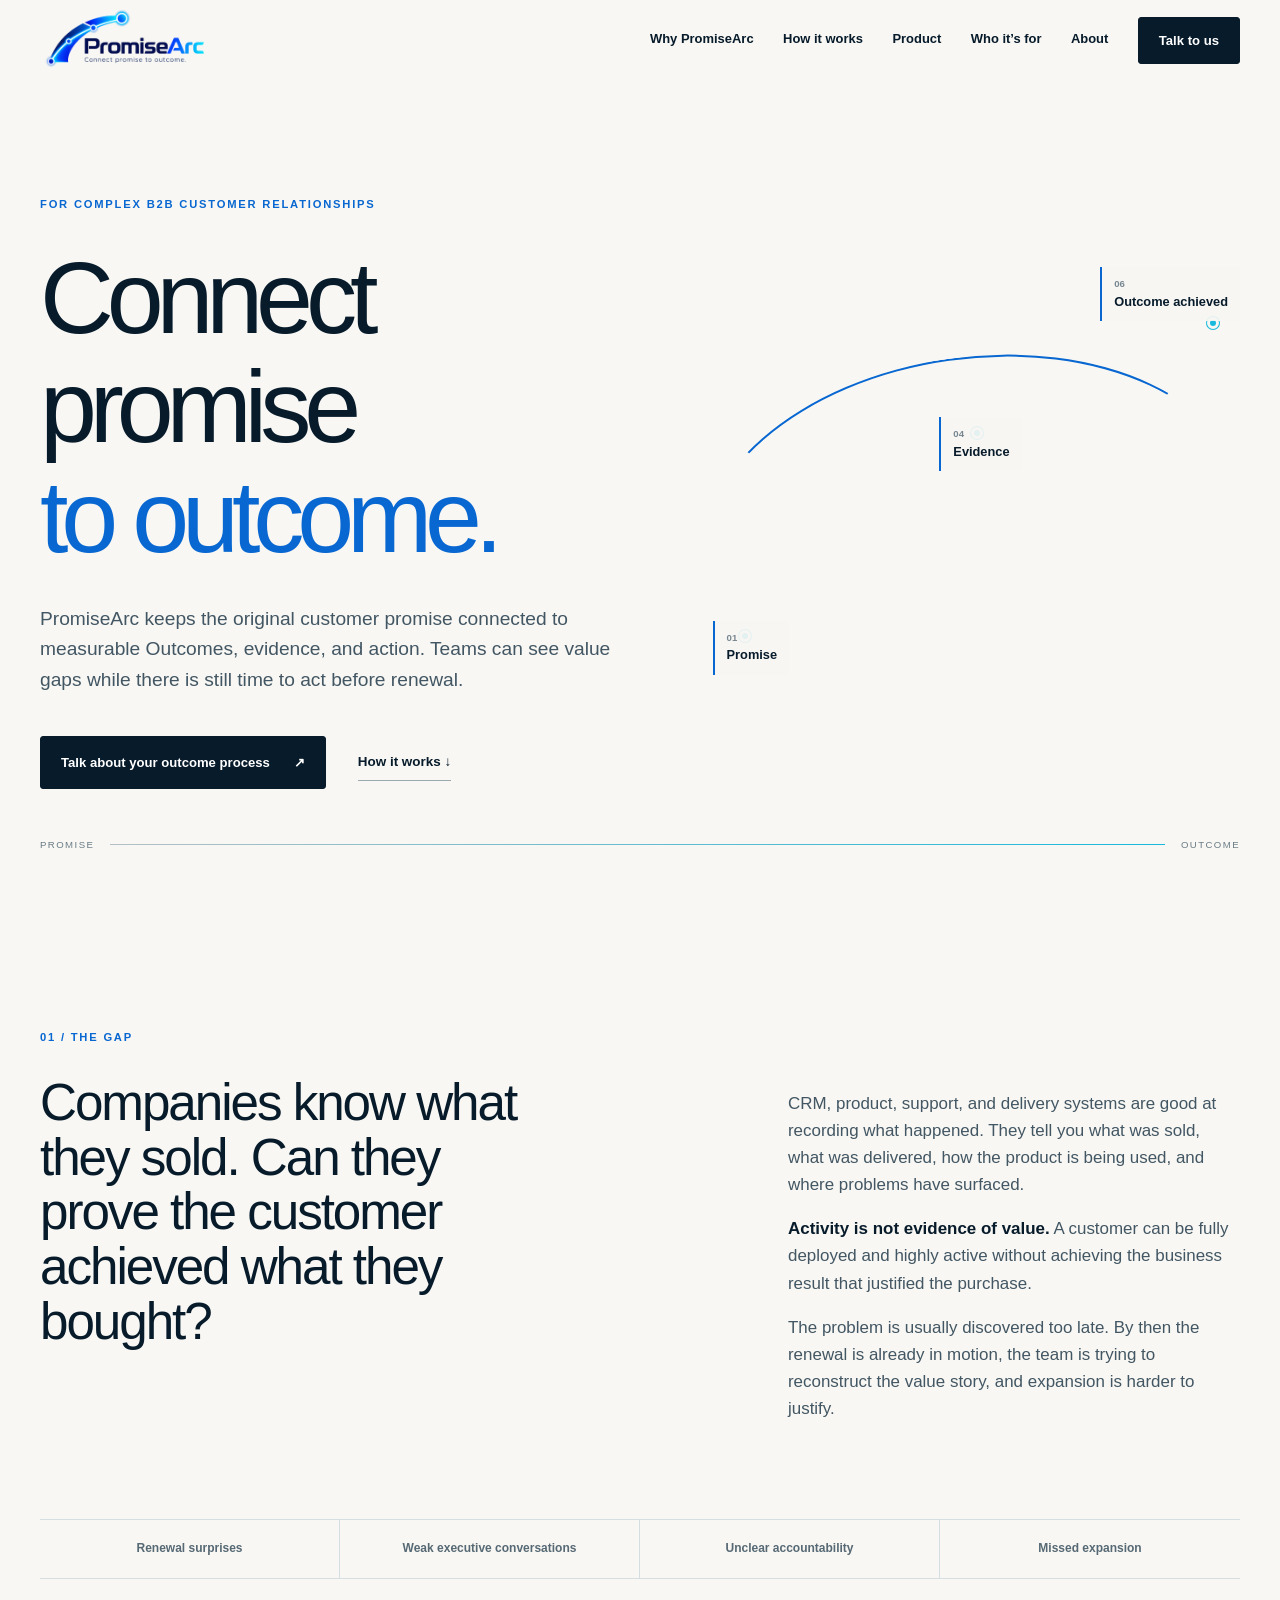
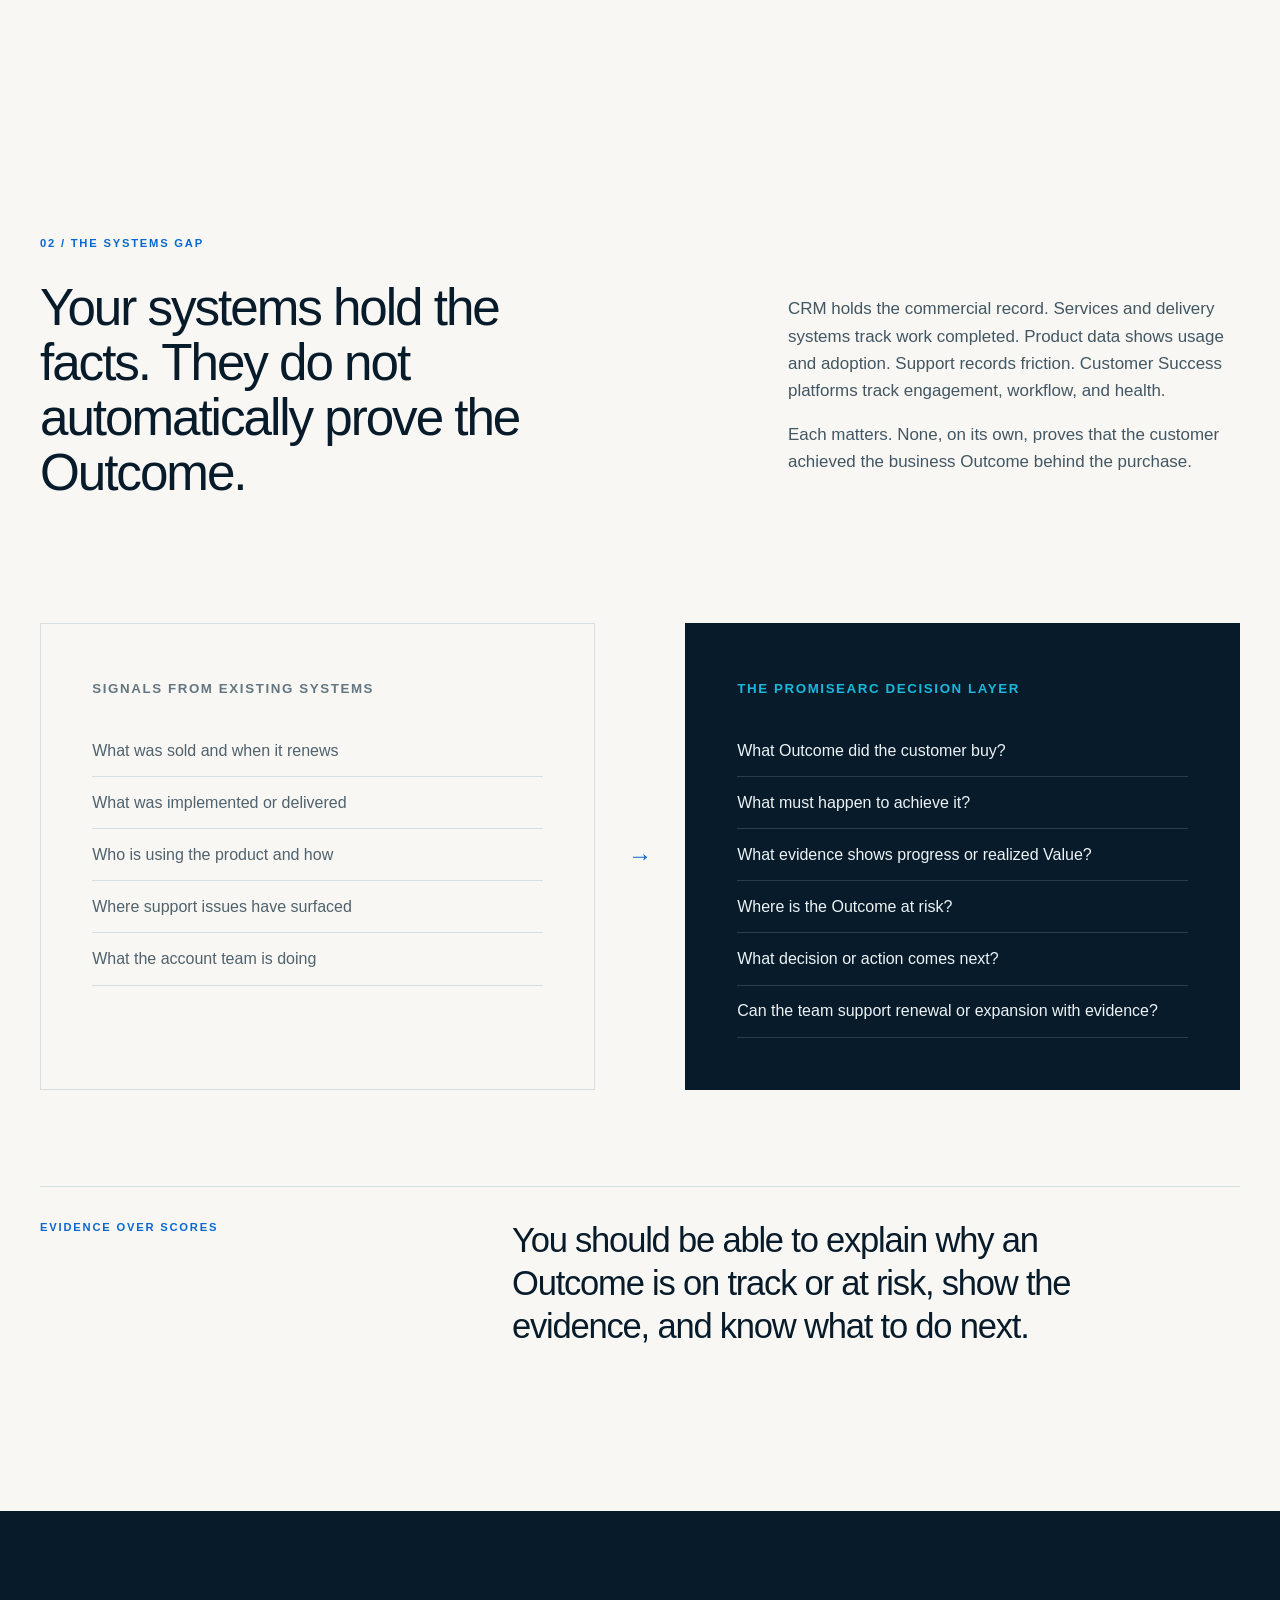
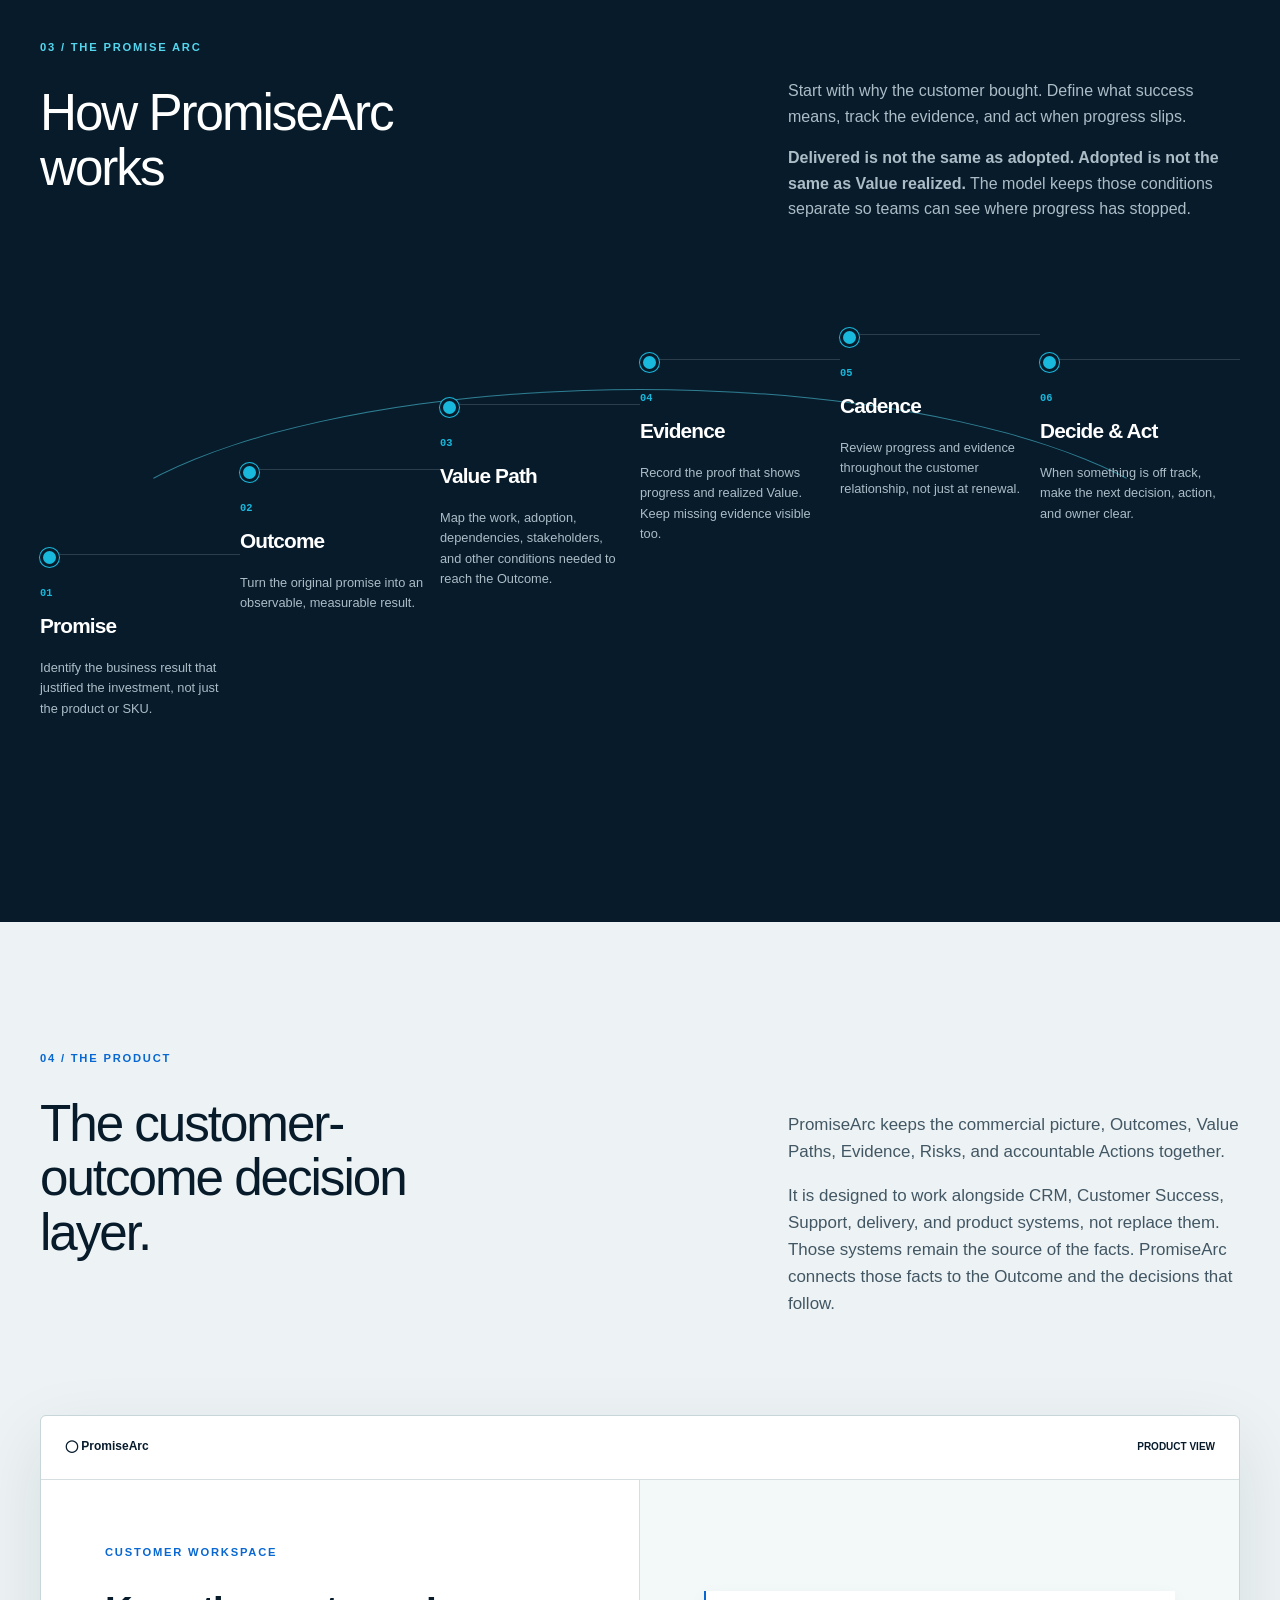
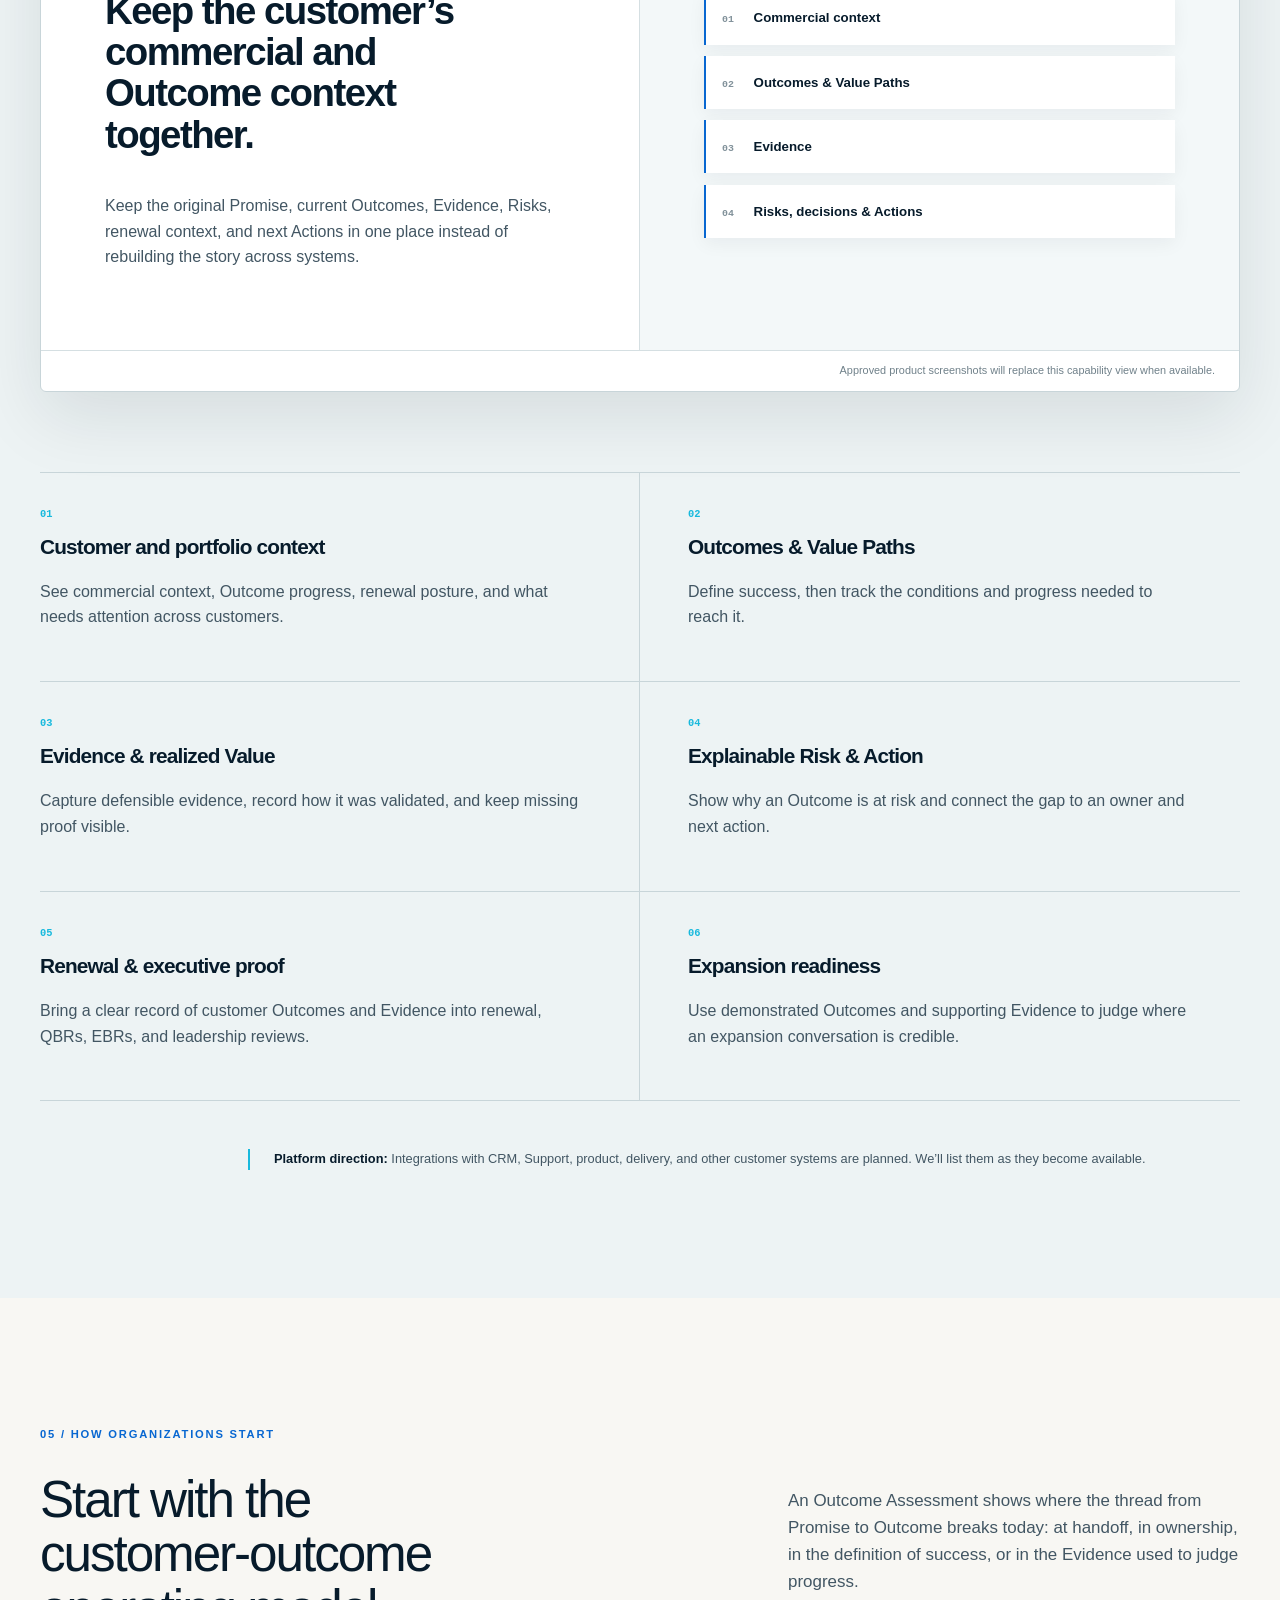
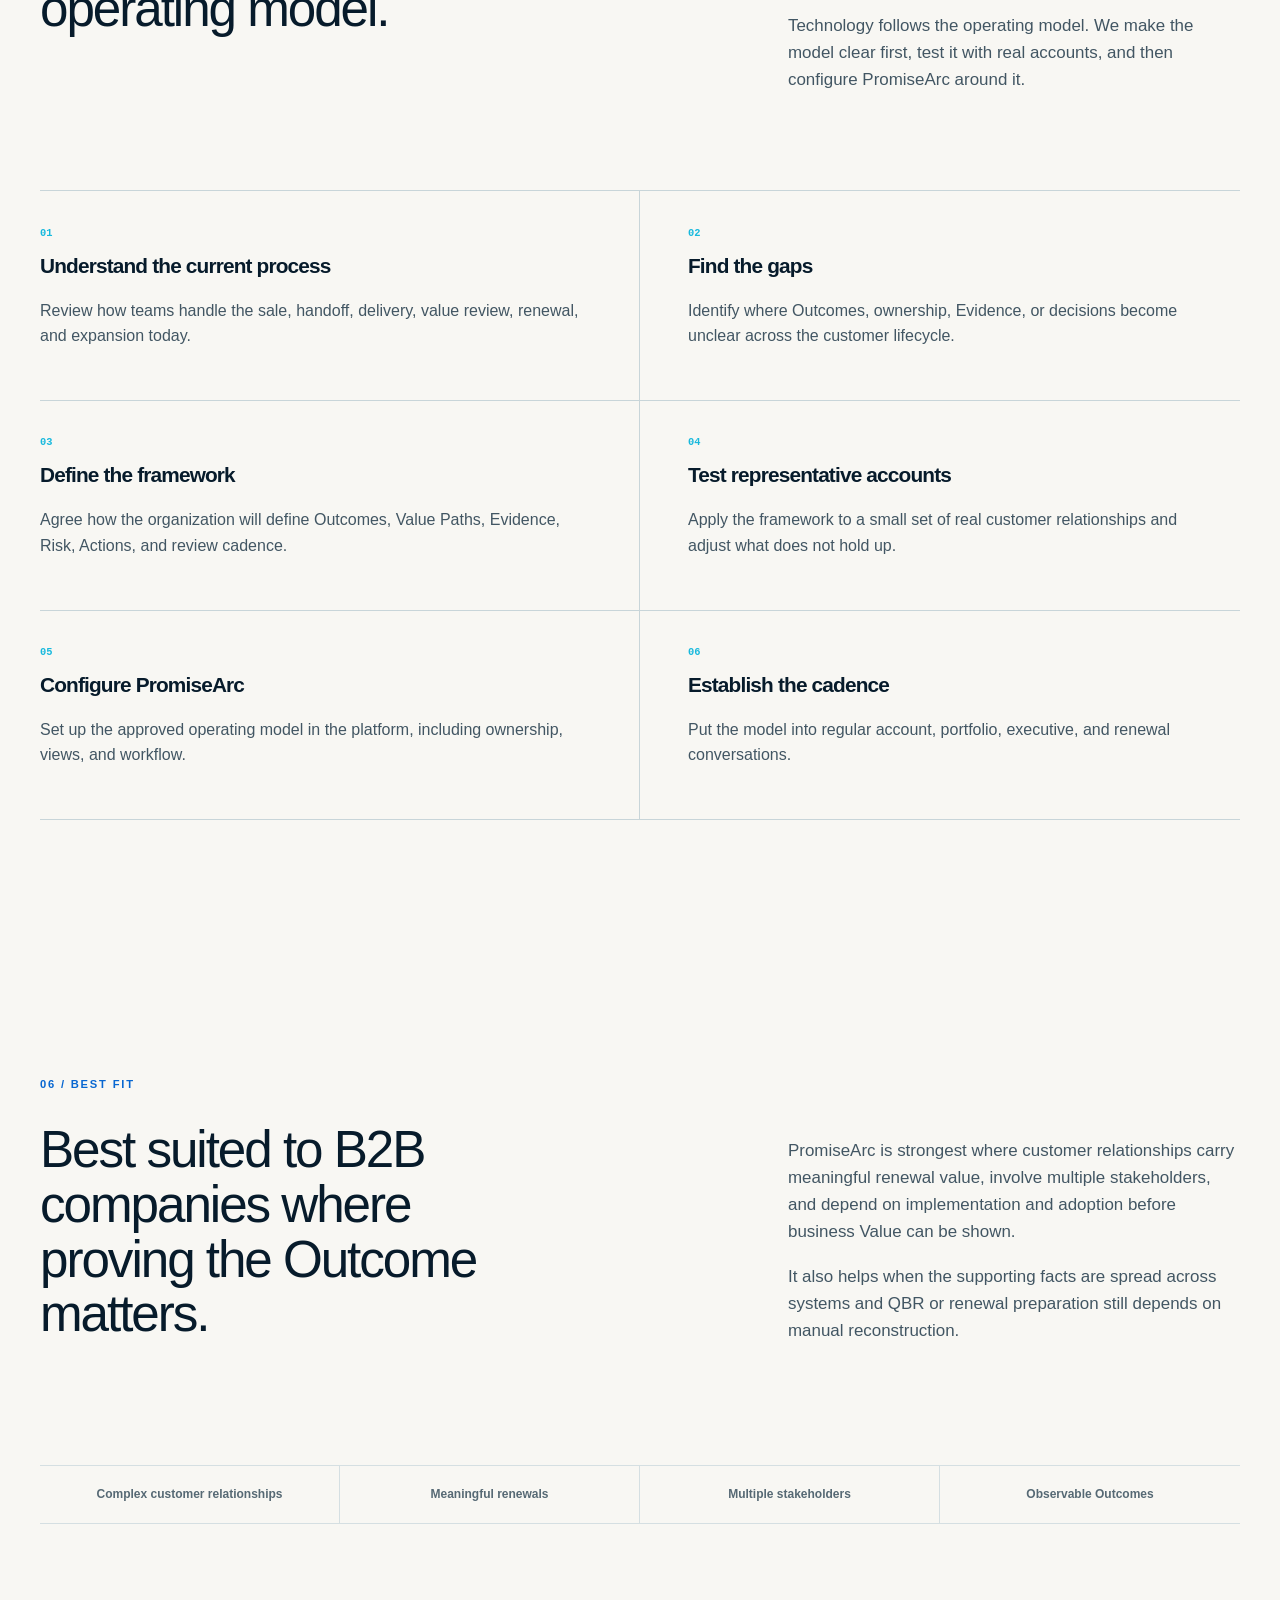
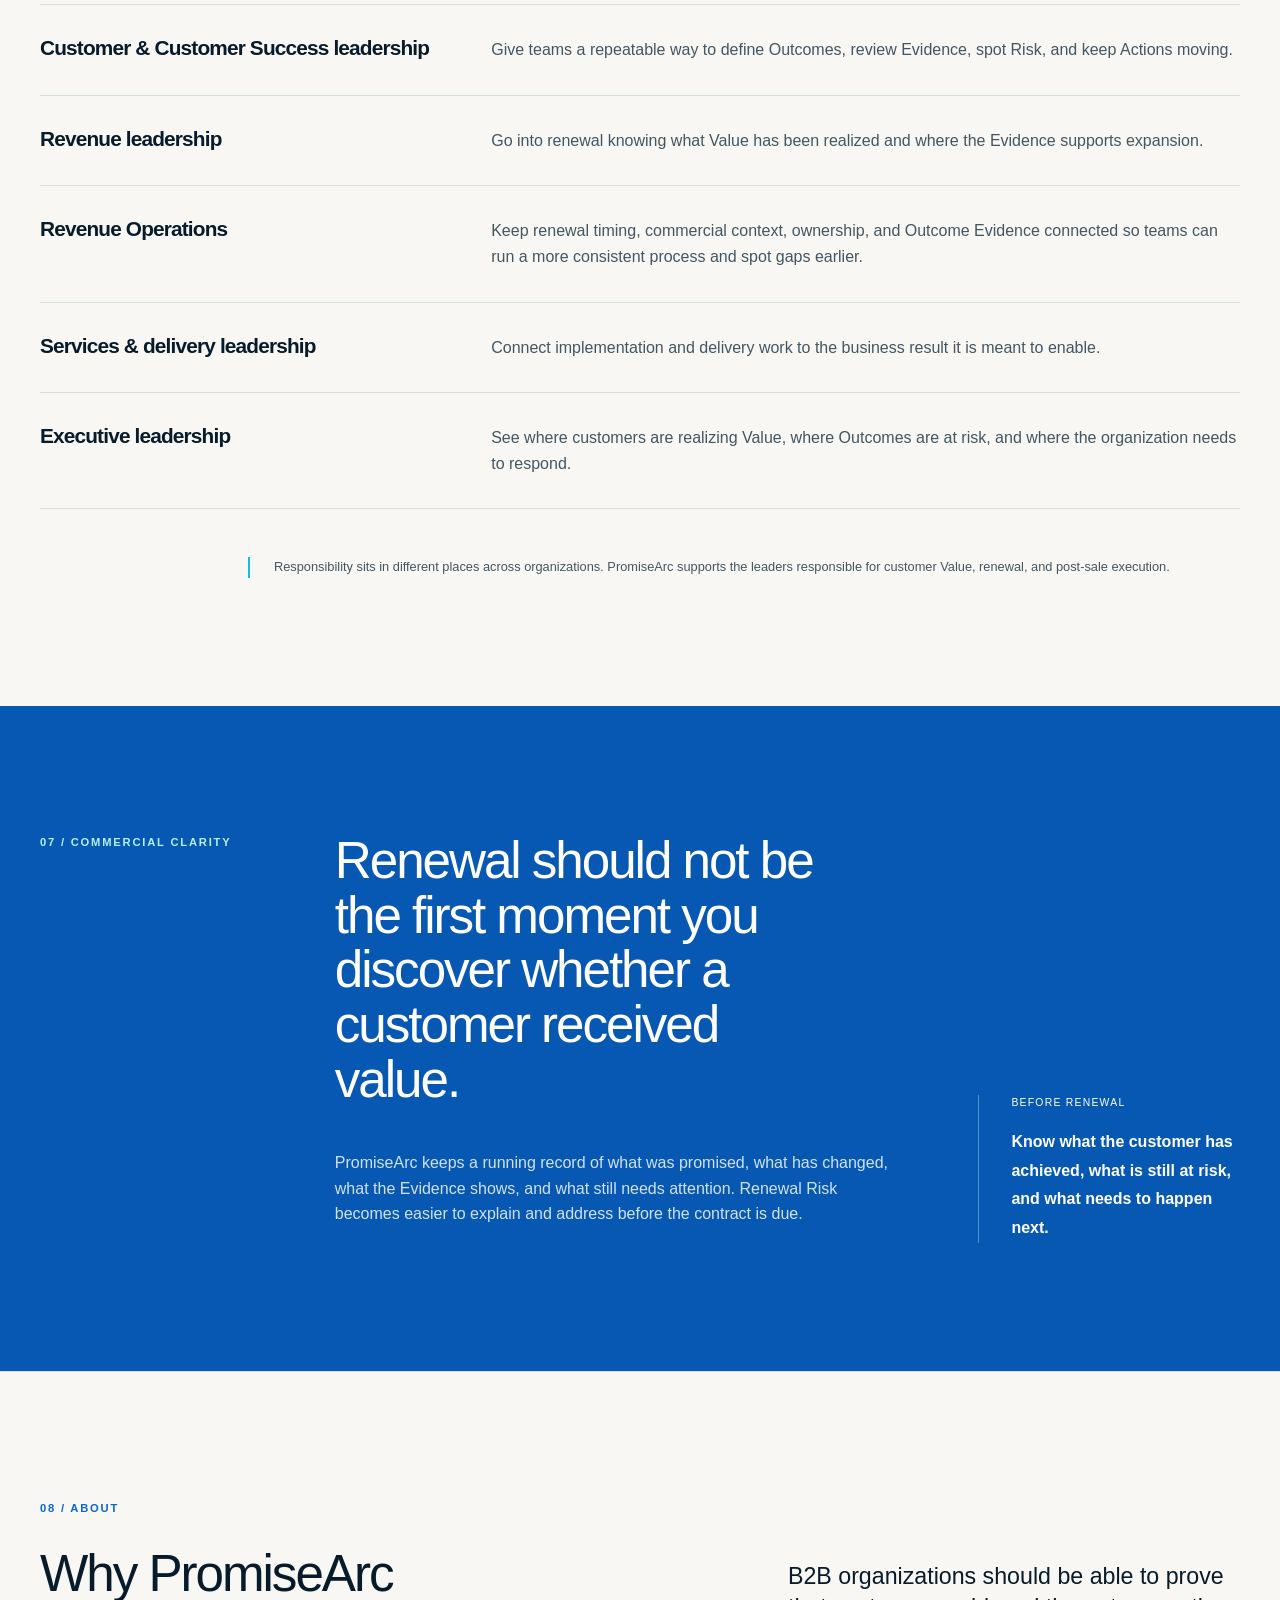
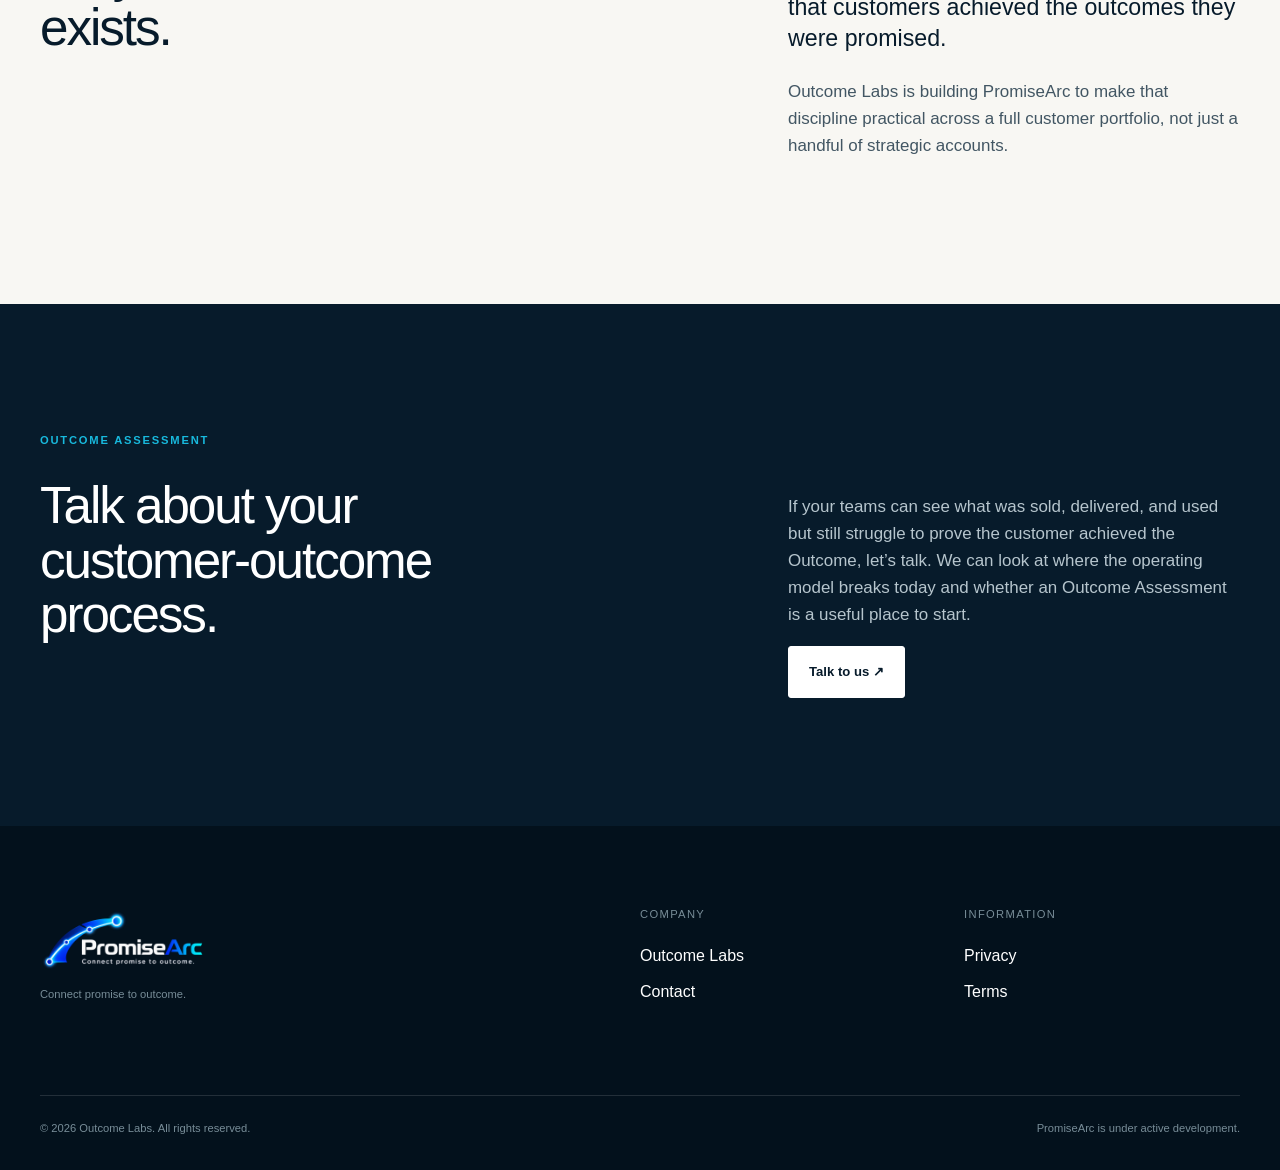
==== commit b7ab23d6: "Reposition homepage for outcome-led GTM" ====
--- a/index.html
+++ b/index.html
@@ -1,27 +1,30 @@
 <!doctype html><html lang="en"><head>
 <meta charset="utf-8"><meta name="viewport" content="width=device-width,initial-scale=1">
 <title>PromiseArc | Connect promise to outcome</title>
-<meta name="description" content="PromiseArc helps B2B companies see whether customers achieved what they bought, spot value gaps early, and act before renewal.">
+<meta name="description" content="PromiseArc helps B2B companies with complex customer relationships connect customer promises to measurable Outcomes, evidence, and action before renewal.">
 <meta name="theme-color" content="#071b2b"><link rel="canonical" href="https://savioronezero.github.io/customer-outcomes-website/">
 <link rel="icon" href="assets/favicon.png"><link rel="shortcut icon" href="assets/favicon.ico"><link rel="apple-touch-icon" href="assets/apple-touch-icon.png">
-<meta property="og:type" content="website"><meta property="og:site_name" content="PromiseArc"><meta property="og:title" content="PromiseArc | Connect promise to outcome"><meta property="og:description" content="Know whether customers achieved what they bought, spot value gaps early, and act before renewal."><meta property="og:url" content="https://savioronezero.github.io/customer-outcomes-website/"><meta property="og:image" content="https://savioronezero.github.io/customer-outcomes-website/assets/promise-arc-social.png"><meta property="og:image:alt" content="PromiseArc — Connect promise to outcome"><meta name="twitter:card" content="summary_large_image"><meta name="twitter:title" content="PromiseArc | Connect promise to outcome"><meta name="twitter:description" content="Know whether customers achieved what they bought, spot value gaps early, and act before renewal."><meta name="twitter:image" content="https://savioronezero.github.io/customer-outcomes-website/assets/promise-arc-social.png">
+<meta property="og:type" content="website"><meta property="og:site_name" content="PromiseArc"><meta property="og:title" content="PromiseArc | Connect promise to outcome"><meta property="og:description" content="An evidence-backed operating layer for proving customer Outcomes, finding value gaps, and acting before renewal."><meta property="og:url" content="https://savioronezero.github.io/customer-outcomes-website/"><meta property="og:image" content="https://savioronezero.github.io/customer-outcomes-website/assets/promise-arc-social.png"><meta property="og:image:alt" content="PromiseArc — Connect promise to outcome"><meta name="twitter:card" content="summary_large_image"><meta name="twitter:title" content="PromiseArc | Connect promise to outcome"><meta name="twitter:description" content="An evidence-backed operating layer for proving customer Outcomes, finding value gaps, and acting before renewal."><meta name="twitter:image" content="https://savioronezero.github.io/customer-outcomes-website/assets/promise-arc-social.png">
 <link rel="stylesheet" href="styles.css?v=2"><script src="script.js" defer></script></head><body>
 <a class="skip" href="#main">Skip to content</a>
-<header class="header" data-header><div class="shell navrow"><a class="brand" href="#top" aria-label="PromiseArc home"><img class="brand-logo" src="assets/promisearc-logo-on-light.png" width="168" height="70" alt=""></a><button class="navtoggle" aria-expanded="false" aria-controls="nav" data-toggle><span class="sr">Open navigation</span><b></b><b></b></button><nav id="nav" data-nav aria-label="Primary"><a href="#why">Why PromiseArc</a><a href="#method">How it works</a><a href="#product">Product</a><a href="#leaders">Who it’s for</a><a href="#about">About</a><a class="btn small" href="#contact">See PromiseArc</a></nav></div></header>
+<header class="header" data-header><div class="shell navrow"><a class="brand" href="#top" aria-label="PromiseArc home"><img class="brand-logo" src="assets/promisearc-logo-on-light.png" width="168" height="70" alt=""></a><button class="navtoggle" aria-expanded="false" aria-controls="nav" data-toggle><span class="sr">Open navigation</span><b></b><b></b></button><nav id="nav" data-nav aria-label="Primary"><a href="#why">Why PromiseArc</a><a href="#method">How it works</a><a href="#product">Product</a><a href="#leaders">Who it’s for</a><a href="#about">About</a><a class="btn small" href="#contact">Talk to us</a></nav></div></header>
 <main id="main">
-<section class="hero" id="top"><div class="shell hero-grid"><div><p class="eyebrow">Customer outcomes</p><h1>Connect promise<br><em>to outcome.</em></h1><p class="lede">PromiseArc helps B2B companies stay focused on the outcome the customer bought, see whether it is actually happening, and act before gaps turn into renewal problems.</p><div class="actions"><a class="btn" href="#contact">See PromiseArc <span>↗</span></a><a class="under" href="#method">How it works ↓</a></div></div><div class="hero-art" aria-label="A trajectory from the original promise to an achieved outcome"><div class="curve"></div><span class="dot d1"></span><span class="dot d2"></span><span class="dot d3"></span><p class="tag t1"><small>01</small>Promise</p><p class="tag t2"><small>04</small>Evidence</p><p class="tag t3"><small>06</small>Outcome achieved</p></div></div><div class="shell ruler"><small>PROMISE</small><i></i><small>OUTCOME</small></div></section>
+<section class="hero" id="top"><div class="shell hero-grid"><div><p class="eyebrow">For complex B2B customer relationships</p><h1>Connect promise<br><em>to outcome.</em></h1><p class="lede">PromiseArc keeps the original customer promise connected to measurable Outcomes, evidence, and action. Teams can see value gaps while there is still time to act before renewal.</p><div class="actions"><a class="btn" href="#contact">Talk about your outcome process <span>↗</span></a><a class="under" href="#method">How it works ↓</a></div></div><div class="hero-art" aria-label="A trajectory from the original promise to an achieved outcome"><div class="curve"></div><span class="dot d1"></span><span class="dot d2"></span><span class="dot d3"></span><p class="tag t1"><small>01</small>Promise</p><p class="tag t2"><small>04</small>Evidence</p><p class="tag t3"><small>06</small>Outcome achieved</p></div></div><div class="shell ruler"><small>PROMISE</small><i></i><small>OUTCOME</small></div></section>
 
 <section class="section" id="why"><div class="shell split"><div><p class="kicker">01 / The gap</p><h2>Companies know what they sold. Can they prove the customer achieved what they bought?</h2></div><div class="prose"><p>CRM, product, support, and delivery systems are good at recording what happened. They tell you what was sold, what was delivered, how the product is being used, and where problems have surfaced.</p><p><strong>Activity is not evidence of value.</strong> A customer can be fully deployed and highly active without achieving the business result that justified the purchase.</p><p>The problem is usually discovered too late. By then the renewal is already in motion, the team is trying to reconstruct the value story, and expansion is harder to justify.</p></div></div><div class="shell consequences"><span>Renewal surprises</span><span>Weak executive conversations</span><span>Unclear accountability</span><span>Missed expansion</span></div></section>
 
-<section class="section dark" id="method"><div class="shell"><div class="split intro"><div><p class="kicker">02 / The Promise Arc</p><h2>How PromiseArc works</h2></div><p>Start with why the customer bought. Define what success actually means, keep the path and evidence visible, and step in when things drift off course.</p></div><ol class="arc"><li><b>01</b><h3>Promise</h3><p>Identify the business result that justified the investment, not just the product or SKU.</p></li><li><b>02</b><h3>Outcome</h3><p>Turn that promise into an outcome the team can actually track.</p></li><li><b>03</b><h3>Value Path</h3><p>Map what has to happen before the outcome can be achieved, including the work, adoption, dependencies, and owners.</p></li><li><b>04</b><h3>Evidence</h3><p>Capture the evidence that shows whether the outcome is actually happening.</p></li><li><b>05</b><h3>Cadence</h3><p>Review progress and evidence throughout the customer relationship, not just at renewal.</p></li><li><b>06</b><h3>Decide &amp; Act</h3><p>When something is off track, make the next decision and owner clear.</p></li></ol></div></section>
+<section class="section"><div class="shell"><div class="split"><div><p class="kicker">02 / The systems gap</p><h2>Your systems hold the facts. They do not automatically prove the Outcome.</h2></div><div class="prose"><p>CRM holds the commercial record. Services and delivery systems track work completed. Product data shows usage and adoption. Support records friction. Customer Success platforms track engagement, workflow, and health.</p><p>Each matters. None, on its own, proves that the customer achieved the business Outcome behind the purchase.</p></div></div><div class="views"><article><small>SIGNALS FROM EXISTING SYSTEMS</small><ul><li>What was sold and when it renews</li><li>What was implemented or delivered</li><li>Who is using the product and how</li><li>Where support issues have surfaced</li><li>What the account team is doing</li></ul></article><i aria-hidden="true">→</i><article class="active"><small>THE PROMISEARC DECISION LAYER</small><ul><li>What Outcome did the customer buy?</li><li>What must happen to achieve it?</li><li>What evidence shows progress or realized Value?</li><li>Where is the Outcome at risk?</li><li>What decision or action comes next?</li><li>Can the team support renewal or expansion with evidence?</li></ul></article></div><div class="evidence"><p class="eyebrow">Evidence over scores</p><blockquote>You should be able to explain why an Outcome is on track or at risk, show the evidence, and know what to do next.</blockquote></div></div></section>
 
-<section class="section"><div class="shell"><p class="kicker">03 / Managing customer value</p><h2>Manage the relationship around outcomes, not activity alone.</h2><div class="views"><article><small>THE USUAL VIEW</small><ul><li>What did we sell?</li><li>Did we implement it?</li><li>Are they using it?</li><li>Is the customer happy?</li><li>What is their health score?</li></ul></article><i aria-hidden="true">→</i><article class="active"><small>THE PROMISEARC VIEW</small><ul><li>What outcome did the customer purchase?</li><li>What must happen to achieve it?</li><li>What evidence proves progress?</li><li>Where is value at risk?</li><li>What should we do next?</li><li>Do we have the evidence to support renewal or expansion?</li></ul></article></div><div class="evidence"><p class="eyebrow">Evidence over scores</p><blockquote>If a customer is healthy or at risk, you should be able to explain why and point to the evidence.</blockquote></div></div></section>
+<section class="section dark" id="method"><div class="shell"><div class="split intro"><div><p class="kicker">03 / The Promise Arc</p><h2>How PromiseArc works</h2></div><div><p>Start with why the customer bought. Define what success means, track the evidence, and act when progress slips.</p><p><strong>Delivered is not the same as adopted. Adopted is not the same as Value realized.</strong> The model keeps those conditions separate so teams can see where progress has stopped.</p></div></div><ol class="arc"><li><b>01</b><h3>Promise</h3><p>Identify the business result that justified the investment, not just the product or SKU.</p></li><li><b>02</b><h3>Outcome</h3><p>Turn the original promise into an observable, measurable result.</p></li><li><b>03</b><h3>Value Path</h3><p>Map the work, adoption, dependencies, stakeholders, and other conditions needed to reach the Outcome.</p></li><li><b>04</b><h3>Evidence</h3><p>Record the proof that shows progress and realized Value. Keep missing evidence visible too.</p></li><li><b>05</b><h3>Cadence</h3><p>Review progress and evidence throughout the customer relationship, not just at renewal.</p></li><li><b>06</b><h3>Decide &amp; Act</h3><p>When something is off track, make the next decision, action, and owner clear.</p></li></ol></div></section>
 
-<section class="section tint" id="product"><div class="shell"><div class="split"><div><p class="kicker">04 / The product</p><h2>See the outcome, the evidence, and what needs attention.</h2></div><div class="prose"><p>PromiseArc keeps the commercial picture, customer outcomes, evidence, risks, and next actions together.</p><p>It works alongside the systems teams already use. CRM, support, delivery, and product data each tell part of the story. PromiseArc keeps those signals connected to the outcome the customer bought.</p></div></div><div class="product-view"><header><span>◯ PromiseArc</span><small>PRODUCT VIEW</small></header><div><section><p class="eyebrow">Customer workspace</p><h3>Keep the customer’s commercial and outcome context together.</h3><p>Keep the original promise, current outcomes, evidence, risks, renewal context, and next actions in one place instead of rebuilding the story across systems.</p></section><ol><li><b>01</b> Commercial context</li><li><b>02</b> Outcomes</li><li><b>03</b> Evidence</li><li><b>04</b> Decisions &amp; actions</li></ol></div><footer>Approved product screenshots will replace this capability view when available.</footer></div><div class="caps"><article><b>01</b><h3>Customer portfolio</h3><p>See which customers are on track, which renewals need attention, and what should happen next.</p></article><article><b>02</b><h3>Outcomes &amp; value paths</h3><p>Define success, then track the conditions and progress needed to reach it.</p></article><article><b>03</b><h3>Evidence</h3><p>Capture clear, defensible evidence that the customer is receiving value.</p></article><article><b>04</b><h3>Risks &amp; actions</h3><p>Make gaps visible early and give each next action an owner.</p></article><article><b>05</b><h3>Renewal &amp; expansion</h3><p>Bring evidence of customer outcomes into renewal and expansion decisions.</p></article><article><b>06</b><h3>Executive reporting</h3><p>Build QBRs, EBRs, and leadership reviews around what the customer actually achieved.</p></article></div><p class="note"><strong>Platform direction:</strong> Integrations with CRM, support, product, delivery, and other customer systems are planned. We’ll list them as they become available.</p></div></section>
+<section class="section tint" id="product"><div class="shell"><div class="split"><div><p class="kicker">04 / The product</p><h2>The customer-outcome decision layer.</h2></div><div class="prose"><p>PromiseArc keeps the commercial picture, Outcomes, Value Paths, Evidence, Risks, and accountable Actions together.</p><p>It is designed to work alongside CRM, Customer Success, Support, delivery, and product systems, not replace them. Those systems remain the source of the facts. PromiseArc connects those facts to the Outcome and the decisions that follow.</p></div></div><div class="product-view"><header><span>◯ PromiseArc</span><small>PRODUCT VIEW</small></header><div><section><p class="eyebrow">Customer workspace</p><h3>Keep the customer’s commercial and Outcome context together.</h3><p>Keep the original Promise, current Outcomes, Evidence, Risks, renewal context, and next Actions in one place instead of rebuilding the story across systems.</p></section><ol><li><b>01</b> Commercial context</li><li><b>02</b> Outcomes &amp; Value Paths</li><li><b>03</b> Evidence</li><li><b>04</b> Risks, decisions &amp; Actions</li></ol></div><footer>Approved product screenshots will replace this capability view when available.</footer></div><div class="caps"><article><b>01</b><h3>Customer and portfolio context</h3><p>See commercial context, Outcome progress, renewal posture, and what needs attention across customers.</p></article><article><b>02</b><h3>Outcomes &amp; Value Paths</h3><p>Define success, then track the conditions and progress needed to reach it.</p></article><article><b>03</b><h3>Evidence &amp; realized Value</h3><p>Capture defensible evidence, record how it was validated, and keep missing proof visible.</p></article><article><b>04</b><h3>Explainable Risk &amp; Action</h3><p>Show why an Outcome is at risk and connect the gap to an owner and next action.</p></article><article><b>05</b><h3>Renewal &amp; executive proof</h3><p>Bring a clear record of customer Outcomes and Evidence into renewal, QBRs, EBRs, and leadership reviews.</p></article><article><b>06</b><h3>Expansion readiness</h3><p>Use demonstrated Outcomes and supporting Evidence to judge where an expansion conversation is credible.</p></article></div><p class="note"><strong>Platform direction:</strong> Integrations with CRM, Support, product, delivery, and other customer systems are planned. We’ll list them as they become available.</p></div></section>
 
-<section class="section blue"><div class="shell renewal"><p class="kicker">05 / Commercial clarity</p><div><h2>Renewal should not be the first moment you discover whether a customer received value.</h2><p>PromiseArc keeps a running record of what was promised, what has changed, what the evidence shows, and what still needs attention. Renewal risk becomes easier to explain and address before the contract is due.</p></div><aside><small>BEFORE RENEWAL</small><strong>Know what the customer has achieved, what is still at risk, and what needs to happen next.</strong></aside></div></section>
+<section class="section" id="assessment"><div class="shell"><div class="split"><div><p class="kicker">05 / How organizations start</p><h2>Start with the customer-outcome operating model.</h2></div><div class="prose"><p>An Outcome Assessment shows where the thread from Promise to Outcome breaks today: at handoff, in ownership, in the definition of success, or in the Evidence used to judge progress.</p><p>Technology follows the operating model. We make the model clear first, test it with real accounts, and then configure PromiseArc around it.</p></div></div><div class="caps"><article><b>01</b><h3>Understand the current process</h3><p>Review how teams handle the sale, handoff, delivery, value review, renewal, and expansion today.</p></article><article><b>02</b><h3>Find the gaps</h3><p>Identify where Outcomes, ownership, Evidence, or decisions become unclear across the customer lifecycle.</p></article><article><b>03</b><h3>Define the framework</h3><p>Agree how the organization will define Outcomes, Value Paths, Evidence, Risk, Actions, and review cadence.</p></article><article><b>04</b><h3>Test representative accounts</h3><p>Apply the framework to a small set of real customer relationships and adjust what does not hold up.</p></article><article><b>05</b><h3>Configure PromiseArc</h3><p>Set up the approved operating model in the platform, including ownership, views, and workflow.</p></article><article><b>06</b><h3>Establish the cadence</h3><p>Put the model into regular account, portfolio, executive, and renewal conversations.</p></article></div></div></section>
 
-<section class="section" id="leaders"><div class="shell"><div class="split compact"><p class="kicker">06 / Who it’s for</p><h2>For the teams carrying the customer from sale through renewal.</h2></div><div class="leaders"><article><h3>Revenue leadership</h3><p>Go into renewal knowing what value has been delivered and where the evidence supports expansion.</p></article><article><h3>Revenue Operations</h3><p>Keep renewal timing, commercial context, ownership, and outcome evidence connected so the renewal process is easier to run and gaps show up earlier.</p></article><article><h3>Customer leadership</h3><p>Give Customer Success a repeatable way to track outcomes, spot risks, and keep next actions moving.</p></article><article><h3>Executive leadership</h3><p>Understand where customers are receiving value, where that value is at risk, and where the organization needs to respond.</p></article><article><h3>Services &amp; delivery</h3><p>Connect implementation and delivery work to the business result it is meant to enable.</p></article></div></div></section>
-<section class="section about" id="about"><div class="shell split"><div><p class="kicker">07 / About</p><h2>Why PromiseArc exists.</h2></div><div class="prose"><p class="big">B2B organizations should be able to prove that customers achieved the outcomes they were promised.</p><p>Outcome Labs is building PromiseArc to make that discipline practical across a full customer portfolio, not just a handful of strategic accounts.</p></div></div></section>
-<section class="section contact" id="contact"><div class="shell split"><div><p class="eyebrow">See PromiseArc</p><h2>See how PromiseArc works.</h2></div><div class="prose"><p>If this is a problem your team is wrestling with, we’d be happy to show you PromiseArc and talk through how it could fit the way you already work.</p><a class="btn light" href="mailto:hello@promisearc.com?subject=PromiseArc%20conversation">Talk to us ↗</a></div></div></section>
+<section class="section" id="leaders"><div class="shell"><div class="split"><div><p class="kicker">06 / Best fit</p><h2>Best suited to B2B companies where proving the Outcome matters.</h2></div><div class="prose"><p>PromiseArc is strongest where customer relationships carry meaningful renewal value, involve multiple stakeholders, and depend on implementation and adoption before business Value can be shown.</p><p>It also helps when the supporting facts are spread across systems and QBR or renewal preparation still depends on manual reconstruction.</p></div></div><div class="consequences"><span>Complex customer relationships</span><span>Meaningful renewals</span><span>Multiple stakeholders</span><span>Observable Outcomes</span></div><div class="leaders"><article><h3>Customer &amp; Customer Success leadership</h3><p>Give teams a repeatable way to define Outcomes, review Evidence, spot Risk, and keep Actions moving.</p></article><article><h3>Revenue leadership</h3><p>Go into renewal knowing what Value has been realized and where the Evidence supports expansion.</p></article><article><h3>Revenue Operations</h3><p>Keep renewal timing, commercial context, ownership, and Outcome Evidence connected so teams can run a more consistent process and spot gaps earlier.</p></article><article><h3>Services &amp; delivery leadership</h3><p>Connect implementation and delivery work to the business result it is meant to enable.</p></article><article><h3>Executive leadership</h3><p>See where customers are realizing Value, where Outcomes are at risk, and where the organization needs to respond.</p></article></div><p class="note">Responsibility sits in different places across organizations. PromiseArc supports the leaders responsible for customer Value, renewal, and post-sale execution.</p></div></section>
+
+<section class="section blue"><div class="shell renewal"><p class="kicker">07 / Commercial clarity</p><div><h2>Renewal should not be the first moment you discover whether a customer received value.</h2><p>PromiseArc keeps a running record of what was promised, what has changed, what the Evidence shows, and what still needs attention. Renewal Risk becomes easier to explain and address before the contract is due.</p></div><aside><small>BEFORE RENEWAL</small><strong>Know what the customer has achieved, what is still at risk, and what needs to happen next.</strong></aside></div></section>
+
+<section class="section about" id="about"><div class="shell split"><div><p class="kicker">08 / About</p><h2>Why PromiseArc exists.</h2></div><div class="prose"><p class="big">B2B organizations should be able to prove that customers achieved the outcomes they were promised.</p><p>Outcome Labs is building PromiseArc to make that discipline practical across a full customer portfolio, not just a handful of strategic accounts.</p></div></div></section>
+<section class="section contact" id="contact"><div class="shell split"><div><p class="eyebrow">Outcome Assessment</p><h2>Talk about your customer-outcome process.</h2></div><div class="prose"><p>If your teams can see what was sold, delivered, and used but still struggle to prove the customer achieved the Outcome, let’s talk. We can look at where the operating model breaks today and whether an Outcome Assessment is a useful place to start.</p><a class="btn light" href="mailto:hello@promisearc.com?subject=PromiseArc%20Outcome%20Assessment">Talk to us ↗</a></div></div></section>
 </main><footer class="footer"><div class="shell footgrid"><div><a class="brand" href="#top" aria-label="PromiseArc home"><img class="brand-logo" src="assets/promisearc-logo-on-dark.png" width="168" height="70" alt=""></a><p>Connect promise to outcome.</p></div><div><small>COMPANY</small><a href="#about">Outcome Labs</a><a href="mailto:hello@promisearc.com">Contact</a></div><div><small>INFORMATION</small><a href="privacy.html">Privacy</a><a href="terms.html">Terms</a></div></div><div class="shell footbottom"><span>© <b data-year>2026</b> Outcome Labs. All rights reserved.</span><span>PromiseArc is under active development.</span></div></footer></body></html>
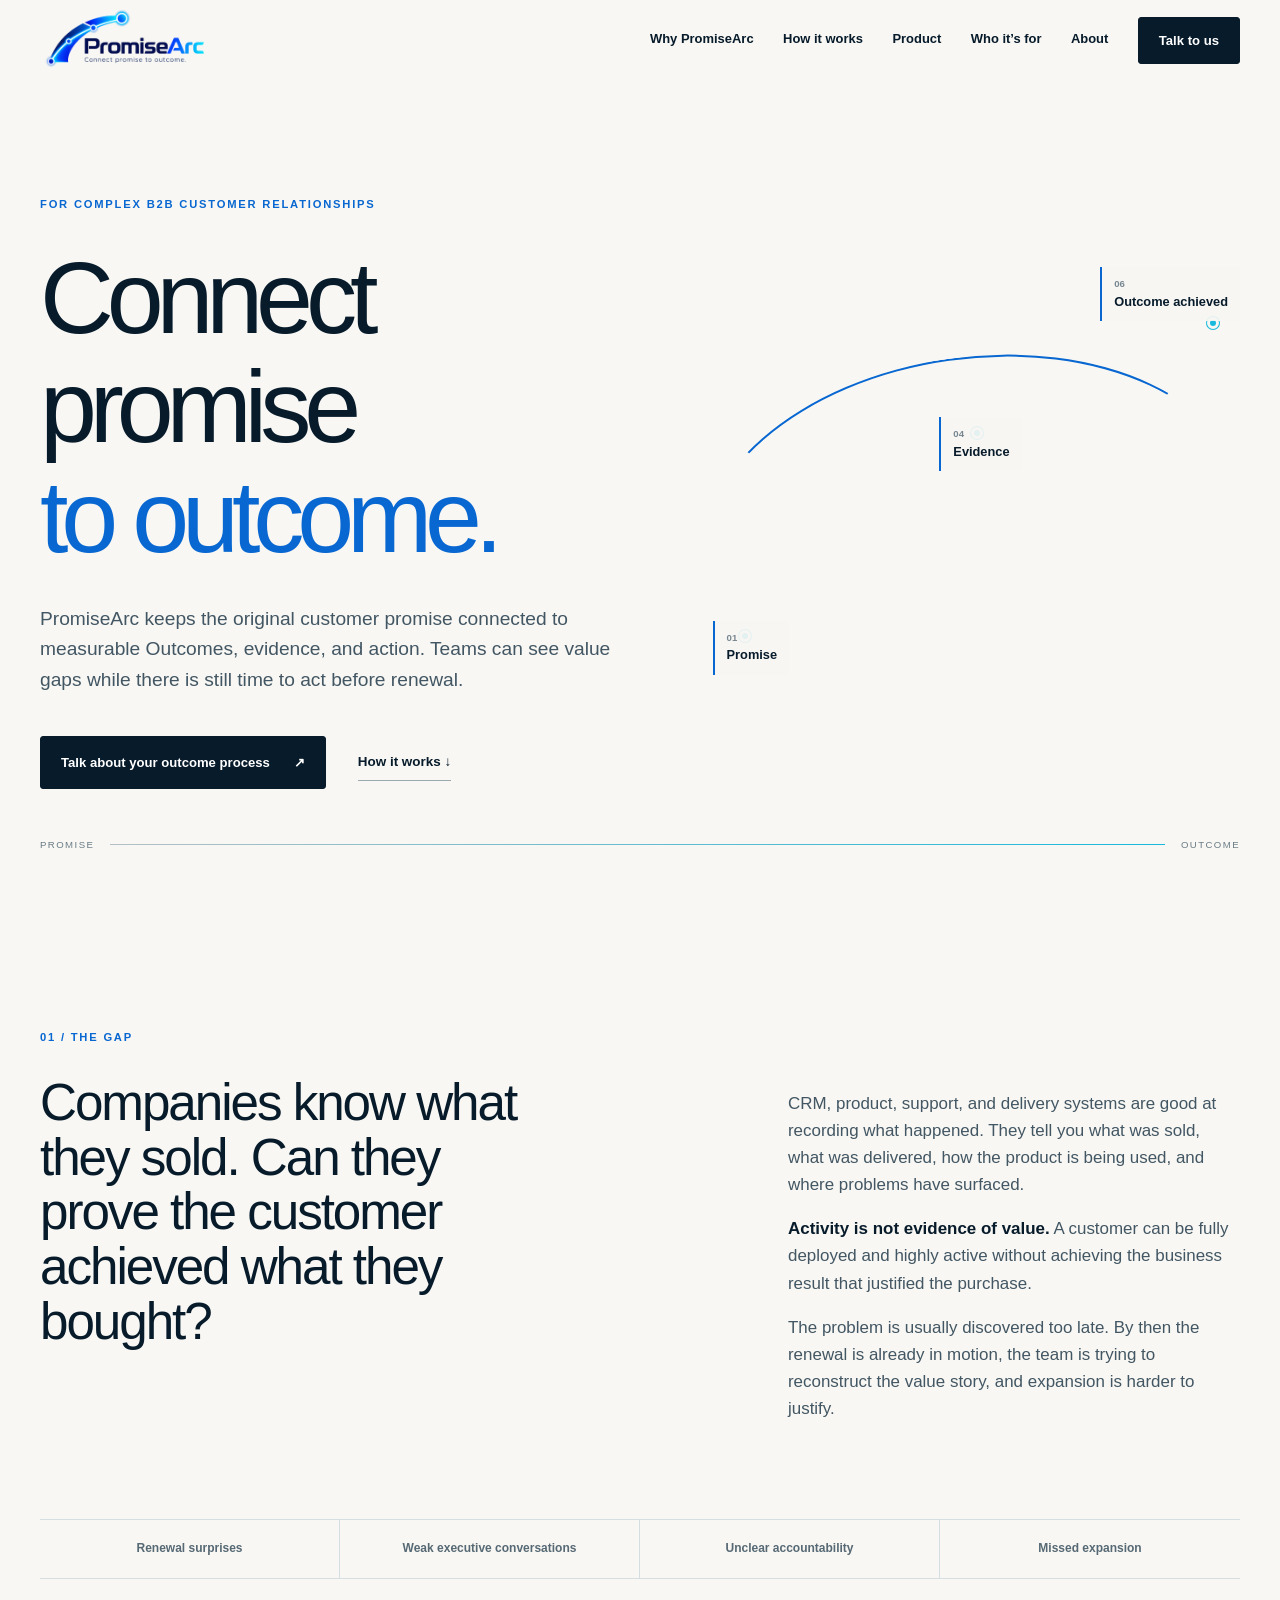
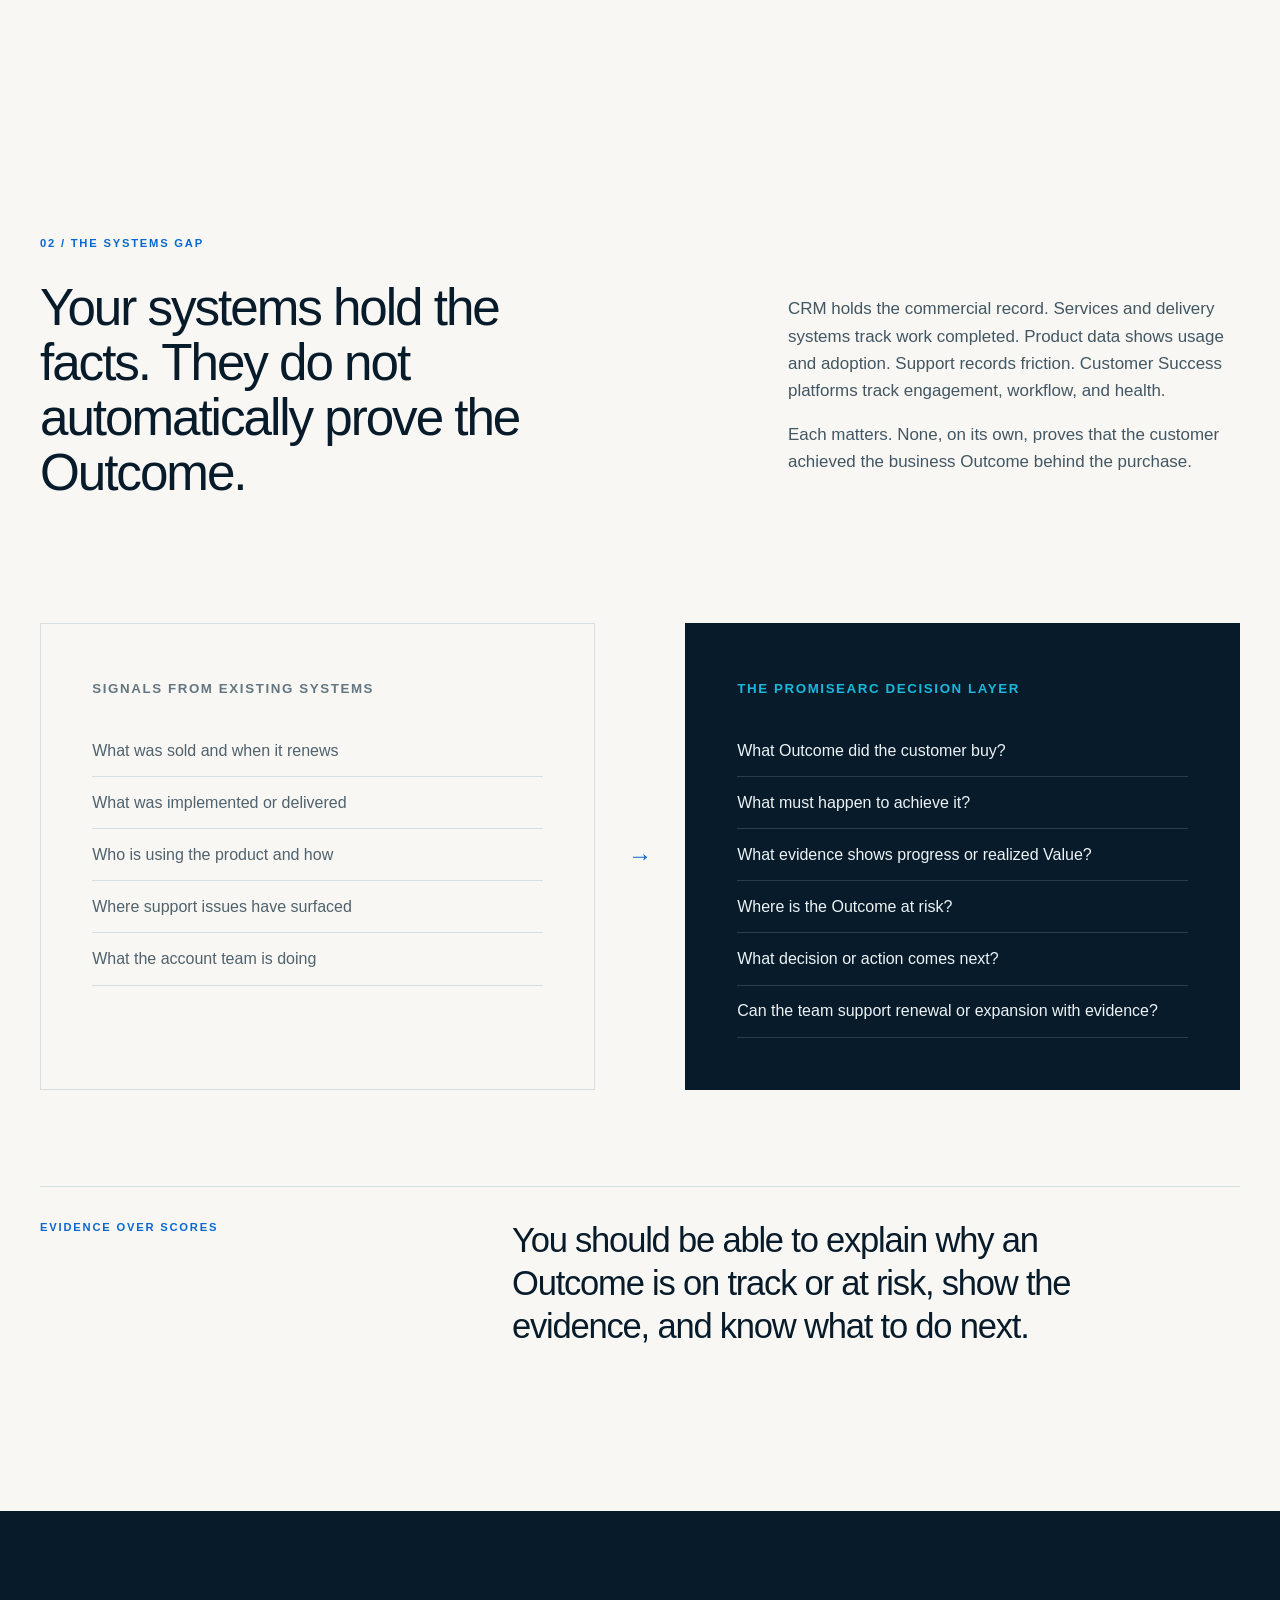
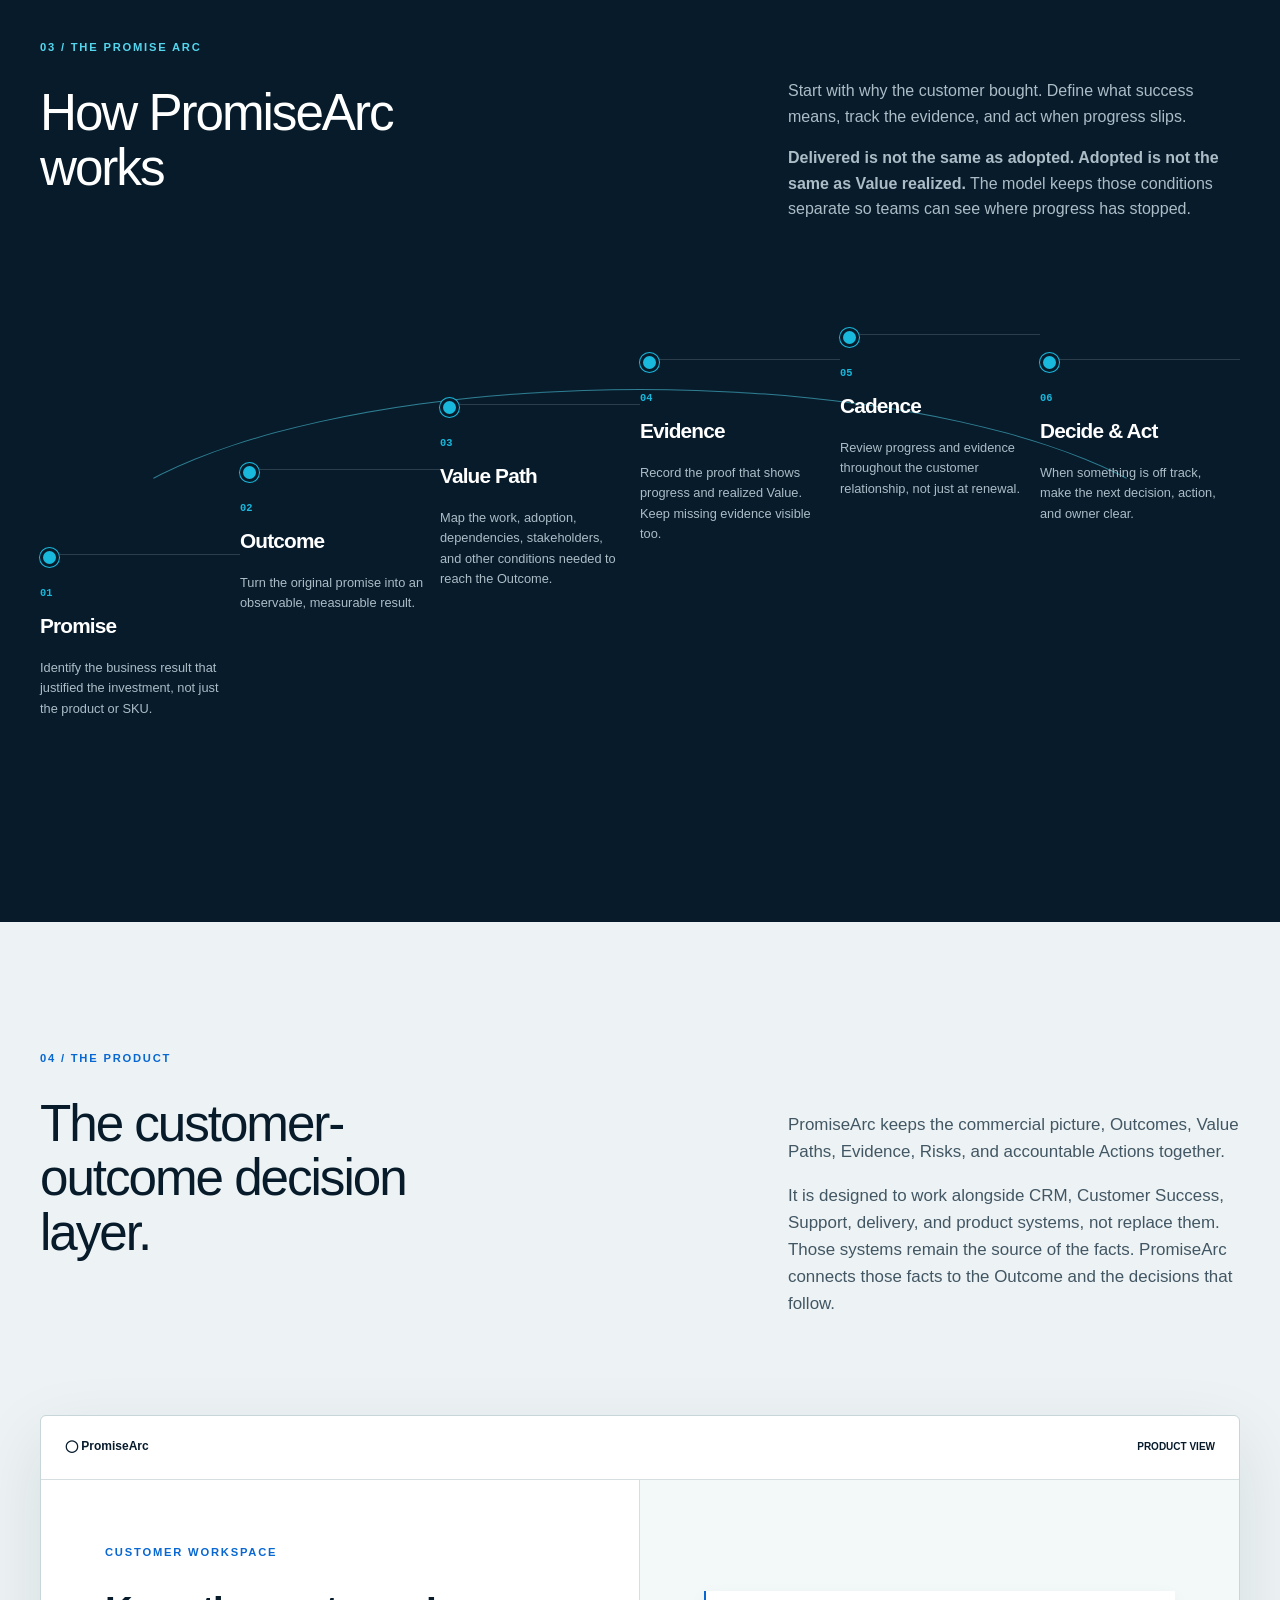
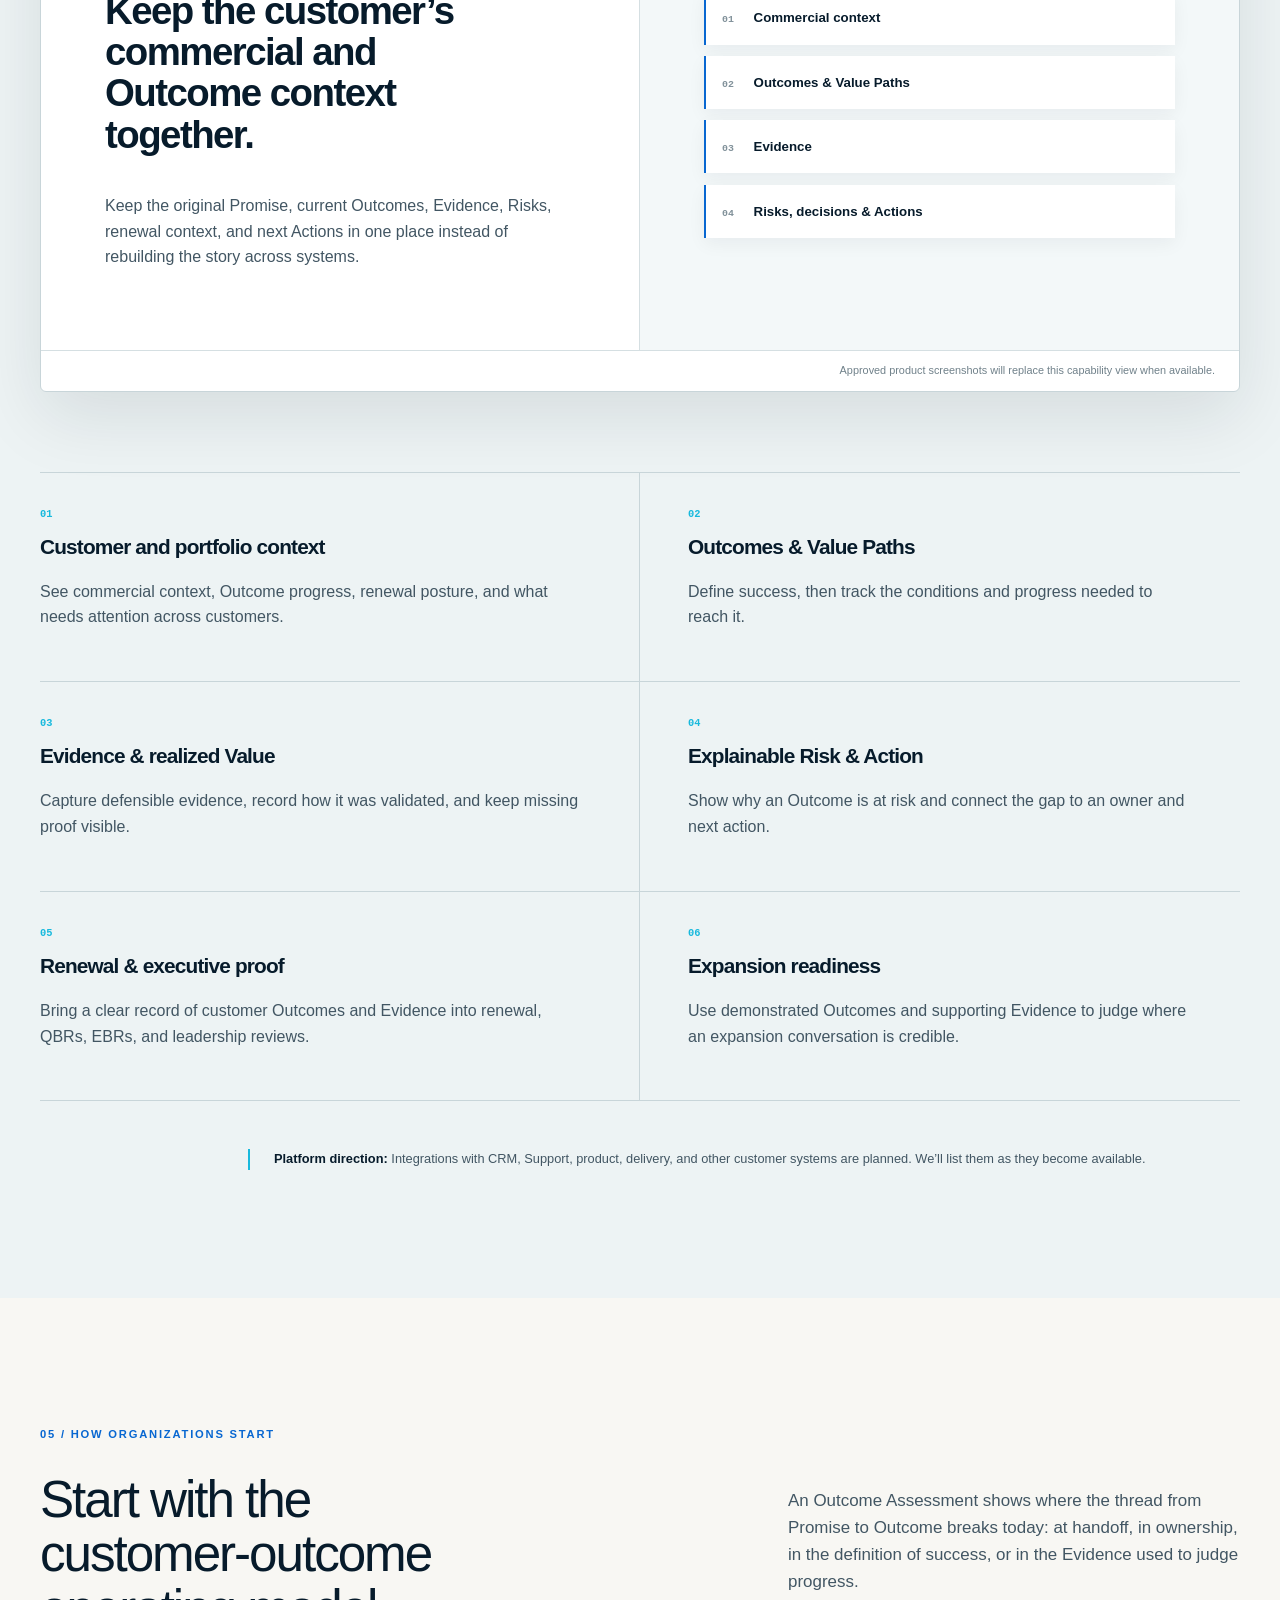
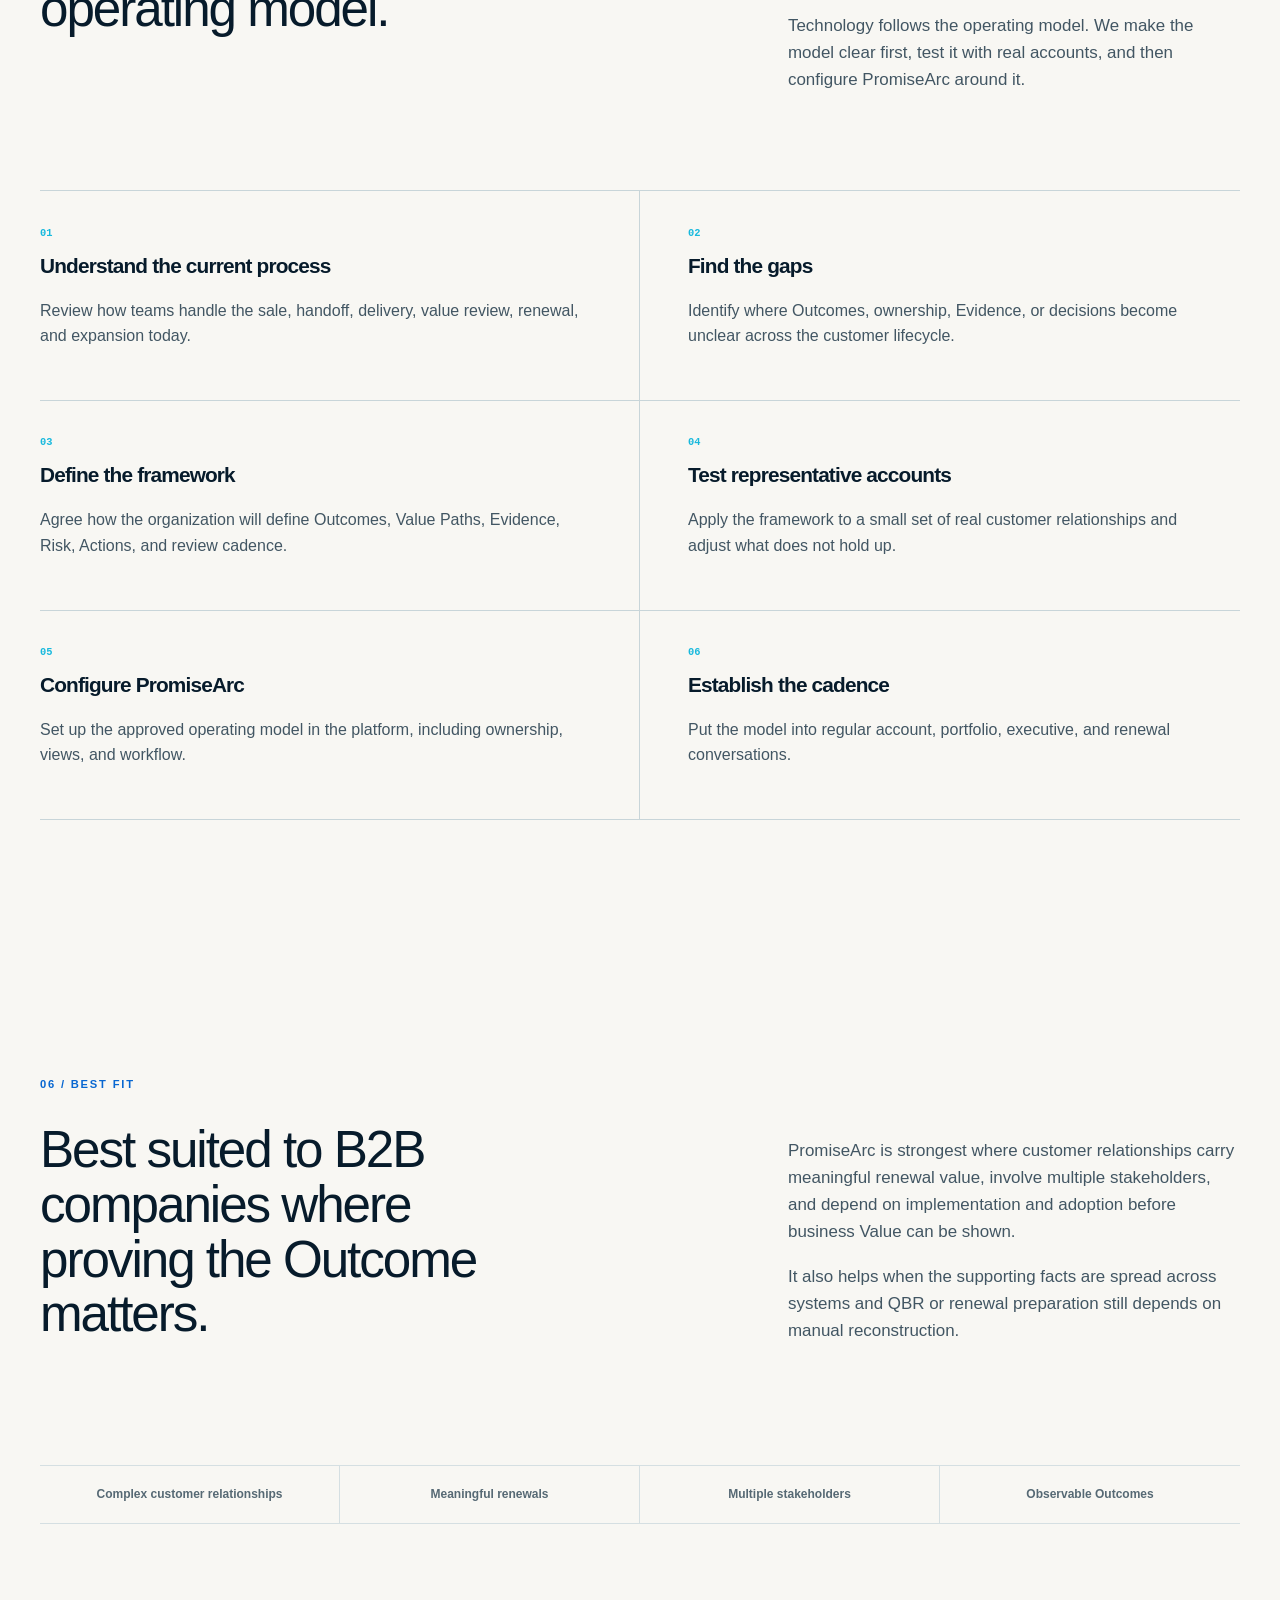
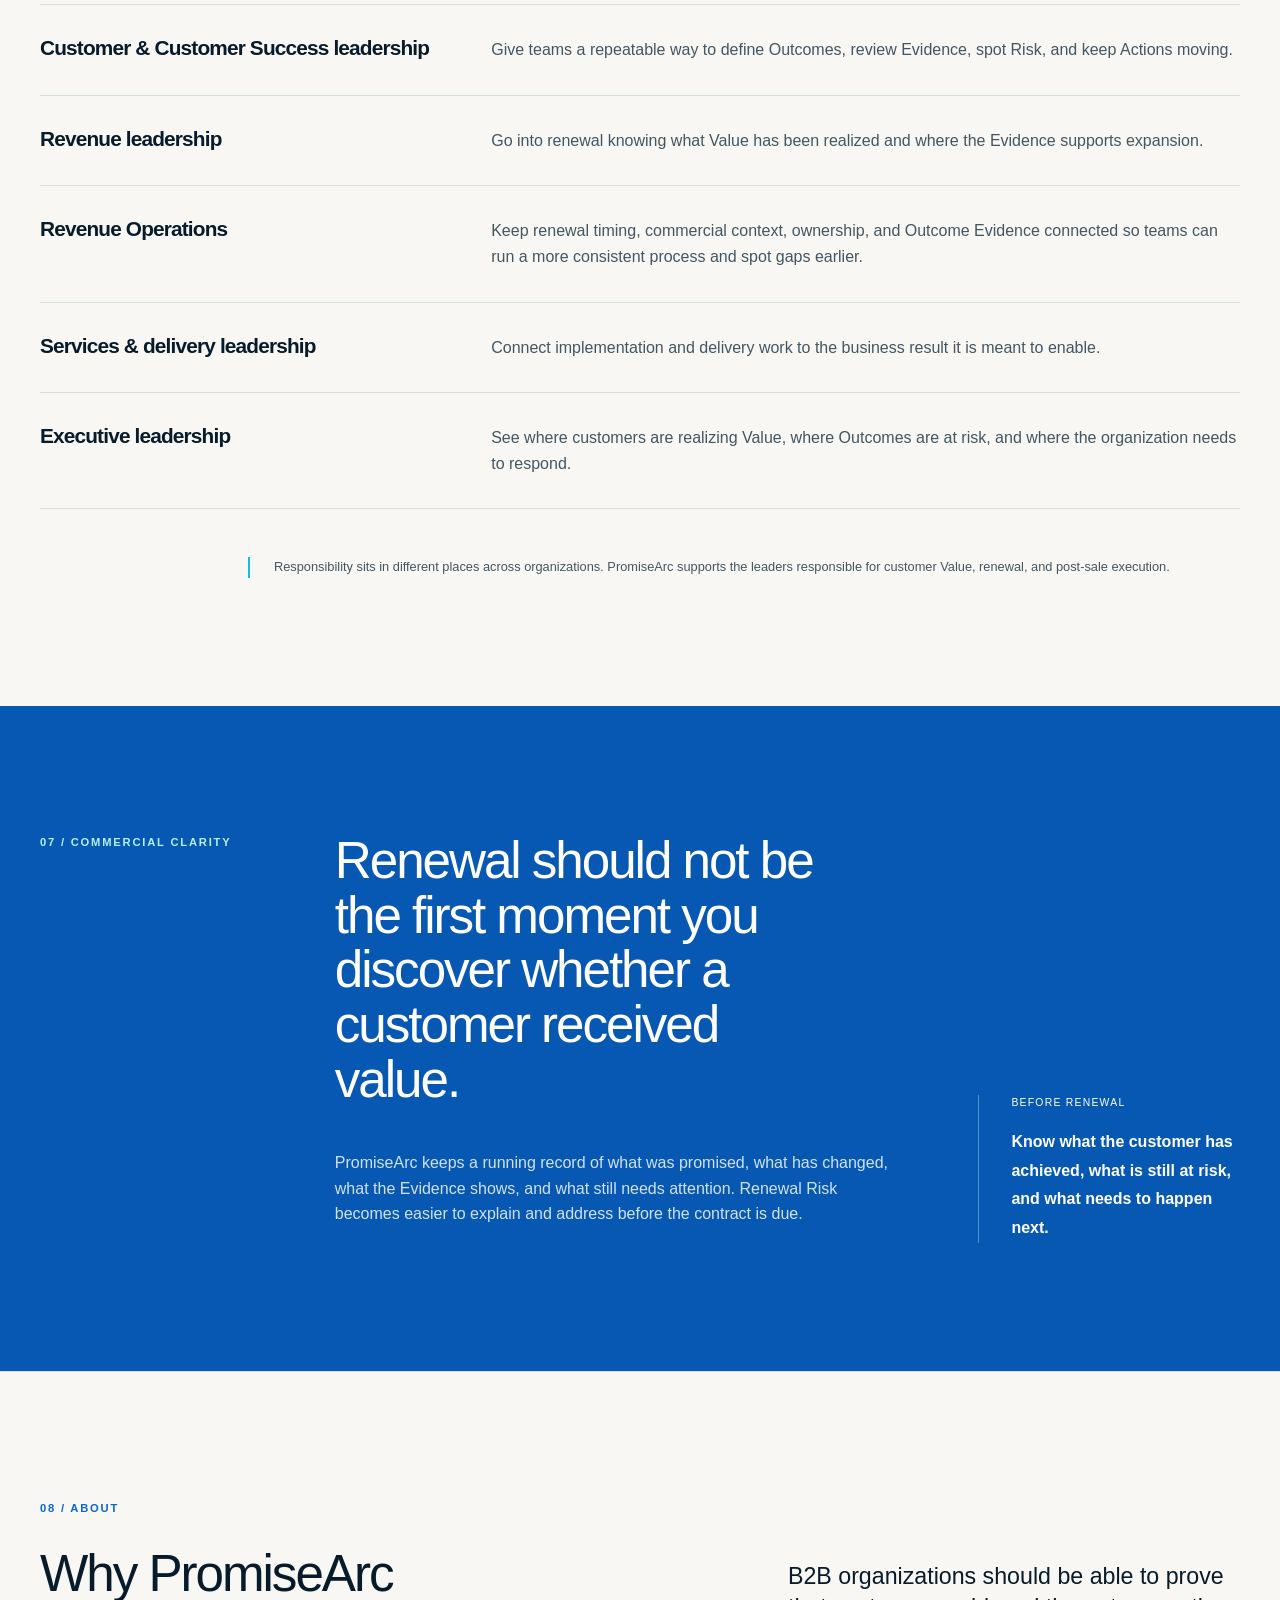
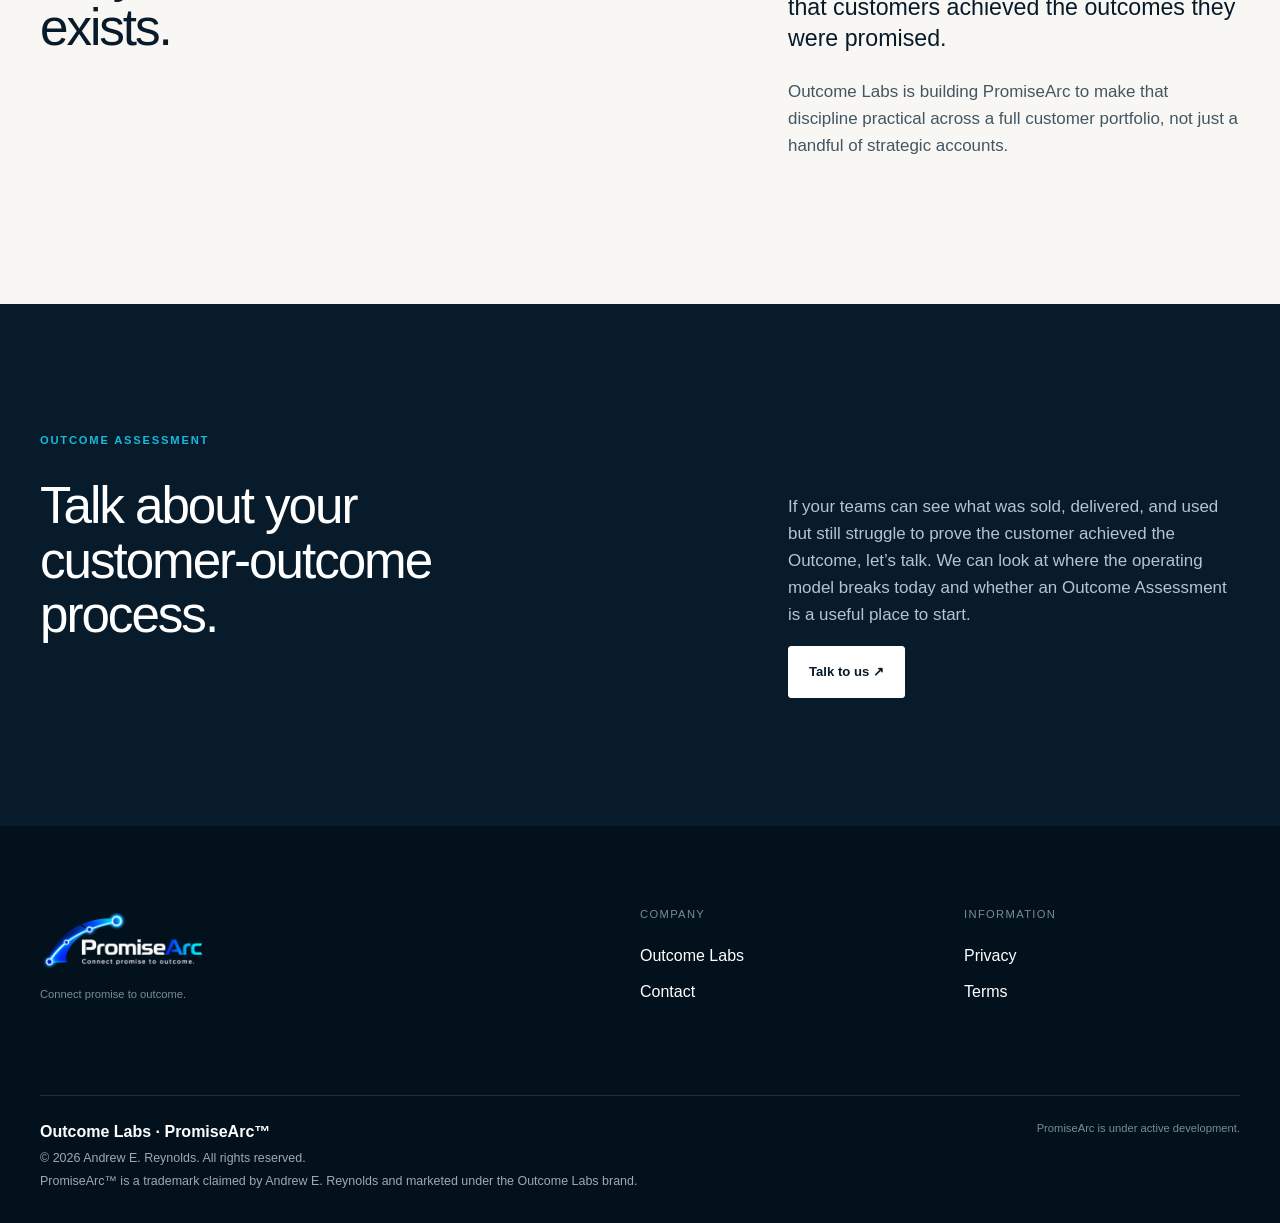
==== commit 7c8d37b2: "Add proprietary ownership notices" ====
--- a/index.html
+++ b/index.html
@@ -1,4 +1,4 @@
-<!doctype html><html lang="en"><head>
+<!doctype html><!-- PromiseArc | Copyright © 2026 Andrew E. Reynolds. All rights reserved. | promisearc.com --><html lang="en"><head>
 <meta charset="utf-8"><meta name="viewport" content="width=device-width,initial-scale=1">
 <title>PromiseArc | Connect promise to outcome</title>
 <meta name="description" content="PromiseArc helps B2B companies with complex customer relationships connect customer promises to measurable Outcomes, evidence, and action before renewal.">
@@ -27,4 +27,4 @@
 
 <section class="section about" id="about"><div class="shell split"><div><p class="kicker">08 / About</p><h2>Why PromiseArc exists.</h2></div><div class="prose"><p class="big">B2B organizations should be able to prove that customers achieved the outcomes they were promised.</p><p>Outcome Labs is building PromiseArc to make that discipline practical across a full customer portfolio, not just a handful of strategic accounts.</p></div></div></section>
 <section class="section contact" id="contact"><div class="shell split"><div><p class="eyebrow">Outcome Assessment</p><h2>Talk about your customer-outcome process.</h2></div><div class="prose"><p>If your teams can see what was sold, delivered, and used but still struggle to prove the customer achieved the Outcome, let’s talk. We can look at where the operating model breaks today and whether an Outcome Assessment is a useful place to start.</p><a class="btn light" href="mailto:hello@promisearc.com?subject=PromiseArc%20Outcome%20Assessment">Talk to us ↗</a></div></div></section>
-</main><footer class="footer"><div class="shell footgrid"><div><a class="brand" href="#top" aria-label="PromiseArc home"><img class="brand-logo" src="assets/promisearc-logo-on-dark.png" width="168" height="70" alt=""></a><p>Connect promise to outcome.</p></div><div><small>COMPANY</small><a href="#about">Outcome Labs</a><a href="mailto:hello@promisearc.com">Contact</a></div><div><small>INFORMATION</small><a href="privacy.html">Privacy</a><a href="terms.html">Terms</a></div></div><div class="shell footbottom"><span>© <b data-year>2026</b> Outcome Labs. All rights reserved.</span><span>PromiseArc is under active development.</span></div></footer></body></html>
+</main><footer class="footer"><div class="shell footgrid"><div><a class="brand" href="#top" aria-label="PromiseArc home"><img class="brand-logo" src="assets/promisearc-logo-on-dark.png" width="168" height="70" alt=""></a><p>Connect promise to outcome.</p></div><div><small>COMPANY</small><a href="#about">Outcome Labs</a><a href="mailto:hello@promisearc.com">Contact</a></div><div><small>INFORMATION</small><a href="privacy.html">Privacy</a><a href="terms.html">Terms</a></div></div><div class="shell footbottom"><div class="ownership"><strong>Outcome Labs · PromiseArc™</strong><span>© <b data-year>2026</b> Andrew E. Reynolds. All rights reserved.</span><span>PromiseArc™ is a trademark claimed by Andrew E. Reynolds and marketed under the Outcome Labs brand.</span></div><span>PromiseArc is under active development.</span></div></footer></body></html>
--- a/styles.css
+++ b/styles.css
@@ -1,11 +1,13 @@
+/* PromiseArc | Copyright © 2026 Andrew E. Reynolds. All rights reserved. | promisearc.com */
 :root{--ink:#071b2b;--soft:#425663;--blue:#0867d1;--cyan:#18b9dd;--paper:#f8f7f3;--line:#d5dfe2;--max:1200px}*{box-sizing:border-box}html{scroll-behavior:smooth;scroll-padding-top:5rem}body{margin:0;color:var(--ink);background:var(--paper);font-family:Inter,ui-sans-serif,-apple-system,BlinkMacSystemFont,"Segoe UI",sans-serif;line-height:1.6;-webkit-font-smoothing:antialiased}body.lock{overflow:hidden}a{color:inherit;text-decoration:none}p,h1,h2,h3,blockquote{margin-top:0}p{color:var(--soft)}h1,h2,h3{line-height:1.07;letter-spacing:-.04em}h2{max-width:17ch;font-size:clamp(2.2rem,4vw,4rem);font-weight:520}h3{font-size:1.3rem}.shell{width:min(calc(100% - 3rem),var(--max));margin:auto}.section{padding:clamp(6rem,10vw,9rem) 0}.kicker,.eyebrow{margin-bottom:1.8rem;color:var(--blue);font-size:.7rem;font-weight:750;letter-spacing:.16em;text-transform:uppercase}.sr{position:absolute;width:1px;height:1px;overflow:hidden;clip:rect(0,0,0,0)}.skip{position:fixed;top:.6rem;left:.6rem;z-index:999;padding:.7rem 1rem;color:white;background:var(--ink);transform:translateY(-150%)}.skip:focus{transform:none}:focus-visible{outline:3px solid var(--cyan);outline-offset:4px}
 .header{position:sticky;top:0;z-index:100;border-bottom:1px solid transparent;background:#f8f7f3ed;backdrop-filter:blur(15px)}.header.scrolled{border-color:#071b2b1f;box-shadow:0 4px 20px #071b2b0d}.navrow{display:flex;min-height:5rem;align-items:center;justify-content:space-between}.brand{display:inline-flex;align-items:center;line-height:0}.brand-logo{display:block;width:168px;height:auto}nav{display:flex;align-items:center;gap:clamp(1rem,2.3vw,2.1rem);font-size:.81rem;font-weight:650}nav>a:not(.btn){padding:.5rem 0;border-bottom:1px solid transparent}nav>a:not(.btn):hover{border-color:var(--blue)}.navtoggle{display:none;width:44px;height:44px;border:0;background:none}.navtoggle b{display:block;width:22px;height:1px;margin:6px auto;background:var(--ink);transition:.2s}.btn{display:inline-flex;min-height:3.3rem;align-items:center;justify-content:center;gap:1.5rem;padding:.75rem 1.25rem;border:1px solid var(--ink);border-radius:3px;color:white;background:var(--ink);font-size:.82rem;font-weight:750;transition:.18s}.btn:hover{color:var(--ink);background:transparent;transform:translateY(-2px)}.btn.small{min-height:2.6rem}.under{padding:.5rem 0;border-bottom:1px solid #9ba9ad;font-size:.84rem;font-weight:700}
 .hero{min-height:calc(100svh - 5rem);padding:clamp(5rem,9vw,9rem) 0 2rem;overflow:hidden}.hero-grid{display:grid;grid-template-columns:1.05fr .95fr;align-items:center;gap:clamp(3rem,7vw,7rem)}.hero h1{margin-bottom:2rem;font-size:clamp(4.2rem,8vw,7.7rem);font-weight:510;letter-spacing:-.07em}.hero h1 em{color:var(--blue);font-style:normal}.lede{max-width:38rem;margin-bottom:2.5rem;font-size:clamp(1.08rem,1.5vw,1.34rem)}.actions{display:flex;align-items:center;gap:2rem}.hero-art{position:relative;min-height:500px}.curve{position:absolute;right:-2%;bottom:5%;width:105%;height:72%;border:2px solid var(--blue);border-color:var(--blue) transparent transparent;border-radius:50%;transform:rotate(-8deg)}.dot{position:absolute;width:12px;height:12px;border:3px solid var(--paper);border-radius:50%;background:var(--cyan);box-shadow:0 0 0 1px var(--cyan)}.d1{left:5%;bottom:20%}.d2{left:49%;top:37%}.d3{right:4%;top:15%}.tag{position:absolute;padding:.55rem .75rem;border-left:2px solid var(--blue);background:#f8f7f3e8;color:var(--ink);font-size:.8rem;font-weight:700}.tag small{display:block;color:#778791;font-size:.6rem}.t1{left:0;bottom:11%}.t2{left:43%;top:35%}.t3{right:0;top:5%}.ruler{display:flex;align-items:center;gap:1rem;margin-top:3rem;color:#687a84}.ruler i{flex:1;height:1px;background:linear-gradient(90deg,#b5c0c4,var(--cyan))}.ruler small{font-size:.6rem;letter-spacing:.15em}
 .split{display:grid;grid-template-columns:1.05fr .75fr;gap:clamp(3rem,9vw,9rem)}.prose{padding-top:3.8rem}.prose p{font-size:1.06rem}.prose strong{color:var(--ink)}.consequences{display:grid;margin-top:5rem;border-block:1px solid var(--line);grid-template-columns:repeat(4,1fr)}.consequences span{padding:1.2rem .8rem;border-right:1px solid var(--line);color:#566974;font-size:.75rem;font-weight:650;text-align:center}.consequences span:last-child{border:0}.dark{color:white;background:var(--ink)}.dark p{color:#acbdc6}.dark .kicker{color:#54d7ee}.intro{align-items:end}.arc{position:relative;display:grid;min-height:460px;margin:6rem 0 0;padding:0;grid-template-columns:repeat(6,1fr);list-style:none}.arc:before{content:"";position:absolute;inset:12% 2% 5%;border:1px solid #54d7ee88;border-color:#54d7ee88 transparent transparent;border-radius:50%}.arc li{position:relative;padding:2rem 1rem 0 0;border-top:1px solid #ffffff26}.arc li:before{content:"";position:absolute;top:-7px;width:13px;height:13px;border:3px solid var(--ink);border-radius:50%;background:var(--cyan);box-shadow:0 0 0 1px var(--cyan)}.arc li:nth-child(1){margin-top:220px}.arc li:nth-child(2){margin-top:135px}.arc li:nth-child(3){margin-top:70px}.arc li:nth-child(4){margin-top:25px}.arc li:nth-child(5){margin-top:0}.arc li:nth-child(6){margin-top:25px}.arc b,.caps>article>b{display:block;margin-bottom:1rem;color:var(--cyan);font:600 .65rem ui-monospace,monospace}.arc p{font-size:.8rem}
 .views{display:grid;margin-top:5rem;grid-template-columns:1fr 90px 1fr;align-items:stretch}.views article{padding:clamp(2rem,4vw,3.5rem);border:1px solid var(--line)}.views>i{display:grid;place-items:center;color:var(--blue);font-style:normal;font-size:1.5rem}.views small{color:#647681;font-weight:750;letter-spacing:.12em}.views ul{margin:1.5rem 0 0;padding:0;list-style:none}.views li{padding:.8rem 0;border-bottom:1px solid var(--line);color:#50626d}.views .active{color:white;border-color:var(--ink);background:var(--ink)}.views .active small{color:var(--cyan)}.views .active li{color:#edf3f5;border-color:#ffffff24}.evidence{display:grid;margin-top:6rem;padding-top:2rem;border-top:1px solid var(--line);grid-template-columns:1fr 2fr;gap:3rem}.evidence blockquote{max-width:31ch;font-size:clamp(1.5rem,2.7vw,2.4rem);line-height:1.25;letter-spacing:-.035em}.tint{background:#edf3f4}.product-view{margin-top:5rem;overflow:hidden;border:1px solid #c8d5d9;border-radius:6px;background:white;box-shadow:0 24px 70px #071b2b1a}.product-view>header{display:flex;min-height:4rem;align-items:center;justify-content:space-between;padding:0 1.5rem;border-bottom:1px solid var(--line);font-size:.75rem;font-weight:700}.product-view>div{display:grid;grid-template-columns:1fr 1fr}.product-view section{padding:clamp(2.2rem,5vw,5rem);border-right:1px solid var(--line)}.product-view section h3{max-width:17ch;font-size:clamp(1.7rem,3vw,2.8rem)}.product-view ol{display:grid;align-content:center;gap:.7rem;margin:0;padding:3rem clamp(2rem,5vw,5rem);background:#f3f8f9;list-style:none}.product-view li{padding:1rem;border-left:2px solid var(--blue);background:white;box-shadow:0 6px 18px #071b2b0d;font-size:.83rem;font-weight:650}.product-view li b{margin-right:1rem;color:#81919a;font:600 .62rem ui-monospace,monospace}.product-view footer{padding:.7rem 1.5rem;border-top:1px solid var(--line);color:#70818a;font-size:.68rem;text-align:right}.caps{display:grid;margin-top:5rem;border-top:1px solid #c8d5d9;grid-template-columns:1fr 1fr}.caps article{padding:2.2rem 3rem 2.2rem 0;border-bottom:1px solid #c8d5d9}.caps article:nth-child(odd){border-right:1px solid #c8d5d9}.caps article:nth-child(even){padding-left:3rem}.caps p{max-width:35rem}.note{max-width:62rem;margin:3rem 0 0 auto;padding-left:1.5rem;border-left:2px solid var(--cyan);font-size:.8rem}.note strong{color:var(--ink)}
-.blue{color:white;background:#0758b2}.blue p{color:#d1e1f0}.blue .kicker{color:#b4eff8}.renewal{display:grid;grid-template-columns:.5fr 1.3fr .6fr;gap:clamp(2rem,6vw,6rem)}.renewal aside{align-self:end;padding-left:2rem;border-left:1px solid #ffffff55}.renewal aside small{display:block;margin-bottom:1rem;font-size:.65rem;letter-spacing:.12em}.renewal aside strong{line-height:1.8}.compact{align-items:start}.leaders{margin-top:5rem;border-top:1px solid var(--line)}.leaders article{display:grid;padding:2rem 0;border-bottom:1px solid var(--line);grid-template-columns:.7fr 1.3fr;gap:3rem}.leaders h3,.leaders p{margin:0}.about{border-top:1px solid var(--line)}.big{color:var(--ink);font-size:1.45rem!important;line-height:1.35}.contact{color:white;background:var(--ink)}.contact p{color:#b6c5cd}.contact .eyebrow{color:var(--cyan)}.light{color:var(--ink);border-color:white;background:white}.light:hover{color:white}.footer{padding:5rem 0 2rem;color:white;background:#03111c}.footgrid{display:grid;grid-template-columns:2fr 1fr 1fr;gap:3rem}.footgrid>div{display:flex;align-items:flex-start;flex-direction:column;gap:.6rem}.footgrid p,.footgrid small,.footbottom{color:#788d98;font-size:.7rem}.footgrid small{margin-bottom:.6rem;letter-spacing:.12em}.footbottom{display:flex;justify-content:space-between;margin-top:5rem;padding-top:1.5rem;border-top:1px solid #ffffff20}.footbottom b{font-weight:inherit}
-.legal{min-height:100vh}.legalmain{width:min(calc(100% - 3rem),760px);margin:auto;padding:7rem 0}.legalmain h1{font-size:clamp(3rem,7vw,5rem)}.legalmain h2{margin-top:3rem;font-size:1.5rem}.notice{padding:1.2rem;border-left:3px solid var(--blue);background:#e6f3f8;color:var(--ink)}.legalmain a{color:var(--blue);text-decoration:underline}.notfound{display:grid;min-height:100vh;place-items:center;text-align:center}.notfound h1{font-size:clamp(5rem,14vw,9rem)}
+.blue{color:white;background:#0758b2}.blue p{color:#d1e1f0}.blue .kicker{color:#b4eff8}.renewal{display:grid;grid-template-columns:.5fr 1.3fr .6fr;gap:clamp(2rem,6vw,6rem)}.renewal aside{align-self:end;padding-left:2rem;border-left:1px solid #ffffff55}.renewal aside small{display:block;margin-bottom:1rem;font-size:.65rem;letter-spacing:.12em}.renewal aside strong{line-height:1.8}.compact{align-items:start}.leaders{margin-top:5rem;border-top:1px solid var(--line)}.leaders article{display:grid;padding:2rem 0;border-bottom:1px solid var(--line);grid-template-columns:.7fr 1.3fr;gap:3rem}.leaders h3,.leaders p{margin:0}.about{border-top:1px solid var(--line)}.big{color:var(--ink);font-size:1.45rem!important;line-height:1.35}.contact{color:white;background:var(--ink)}.contact p{color:#b6c5cd}.contact .eyebrow{color:var(--cyan)}.light{color:var(--ink);border-color:white;background:white}.light:hover{color:white}.footer{padding:5rem 0 2rem;color:white;background:#03111c}.footgrid{display:grid;grid-template-columns:2fr 1fr 1fr;gap:3rem}.footgrid>div{display:flex;align-items:flex-start;flex-direction:column;gap:.6rem}.footgrid p,.footgrid small,.footbottom{color:#788d98;font-size:.7rem}.footgrid small{margin-bottom:.6rem;letter-spacing:.12em}.footbottom{display:flex;justify-content:space-between;gap:3rem;margin-top:5rem;padding-top:1.5rem;border-top:1px solid #ffffff20}.footbottom b{font-weight:inherit}.ownership{display:flex;align-items:flex-start;flex-direction:column;gap:.3rem;color:#9babb3;font-size:.78rem;line-height:1.5}.ownership strong{color:white;font-size:1rem;font-weight:700}.ownership span{color:inherit}.ownership-footer{padding:2rem 0}.ownership-footer .ownership{gap:.35rem}.ownership-footer nav{gap:1.25rem;margin-top:.5rem;font-size:.78rem}.ownership-footer nav a{padding:.2rem 0;border-bottom:1px solid #ffffff55}.ownership-footer nav a[aria-current=page]{color:white;border-color:var(--cyan)}
+.legal,.notfound-page{display:flex;min-height:100vh;flex-direction:column}.legalmain{width:min(calc(100% - 3rem),760px);margin:auto;padding:7rem 0}.legalmain h1{font-size:clamp(3rem,7vw,5rem)}.legalmain h2{margin-top:3rem;font-size:1.5rem}.notice{padding:1.2rem;border-left:3px solid var(--blue);background:#e6f3f8;color:var(--ink)}.legalmain a{color:var(--blue);text-decoration:underline}.notfound{display:grid;min-height:30rem;flex:1;place-items:center;text-align:center}.notfound h1{font-size:clamp(5rem,14vw,9rem)}
 @media(max-width:950px){nav>a:not(.btn){display:none}.hero-grid{grid-template-columns:1fr .8fr}.renewal{grid-template-columns:.4fr 1fr}.renewal aside{grid-column:2}.arc li{padding-right:.5rem}}
 @media(max-width:780px){.shell{width:min(calc(100% - 2.25rem),var(--max))}.section{padding:5.5rem 0}.navtoggle{display:block}nav{position:fixed;inset:5rem 0 auto;max-height:0;overflow:hidden;visibility:hidden;flex-direction:column;align-items:stretch;gap:0;padding:0 1.15rem;background:var(--paper);box-shadow:0 20px 30px #071b2b18;transition:.25s}nav.open{max-height:calc(100svh - 5rem);padding-block:1rem 1.5rem;visibility:visible}nav.open>a:not(.btn){display:block;padding:.9rem 0;border-bottom:1px solid var(--line);font-size:.95rem}nav .btn{margin-top:1rem}.navtoggle[aria-expanded=true] b:first-of-type{transform:translateY(3.5px) rotate(45deg)}.navtoggle[aria-expanded=true] b:last-of-type{transform:translateY(-3.5px) rotate(-45deg)}.hero{min-height:auto}.hero-grid,.split,.product-view>div{grid-template-columns:1fr}.hero-art{min-height:370px}.prose{padding-top:0}.arc{min-height:0;grid-template-columns:1fr}.arc:before{inset:0 auto 0 6px;border:0;border-left:1px solid #54d7ee88;border-radius:0}.arc li,.arc li:nth-child(n){min-height:140px;margin:0;padding:0 0 2rem 3rem;border:0}.arc li:before{top:0}.views{grid-template-columns:1fr}.views>i{height:65px;transform:rotate(90deg)}.evidence{grid-template-columns:1fr}.product-view section{border:0;border-bottom:1px solid var(--line)}.renewal{grid-template-columns:1fr}.renewal aside{grid-column:auto}.compact{gap:1rem}.footgrid{grid-template-columns:1fr 1fr}.footgrid>div:first-child{grid-column:1/-1}}
-@media(max-width:560px){body{font-size:15px}.hero h1{font-size:clamp(3.4rem,17vw,5rem)}.actions{align-items:stretch;flex-direction:column;gap:.8rem}.actions .btn{width:100%}.under{width:max-content}.hero-art{min-height:310px}.t2{left:38%}.consequences{grid-template-columns:1fr}.consequences span{border-right:0;border-bottom:1px solid var(--line);text-align:left}.caps{grid-template-columns:1fr}.caps article,.caps article:nth-child(n){padding:2rem 0;border-right:0}.leaders article{grid-template-columns:1fr;gap:.7rem}.footbottom{align-items:flex-start;flex-direction:column;gap:.4rem}}
+@media(max-width:560px){body{font-size:15px}.hero h1{font-size:clamp(3.4rem,17vw,5rem)}.actions{align-items:stretch;flex-direction:column;gap:.8rem}.actions .btn{width:100%}.under{width:max-content}.hero-art{min-height:310px}.t2{left:38%}.consequences{grid-template-columns:1fr}.consequences span{border-right:0;border-bottom:1px solid var(--line);text-align:left}.caps{grid-template-columns:1fr}.caps article,.caps article:nth-child(n){padding:2rem 0;border-right:0}.leaders article{grid-template-columns:1fr;gap:.7rem}.footbottom{align-items:flex-start;flex-direction:column;gap:1.2rem}}
+@media(max-width:780px){.ownership-footer nav{position:static;max-height:none;overflow:visible;visibility:visible;flex-direction:row;align-items:center;padding:0;background:none;box-shadow:none}.ownership-footer nav>a:not(.btn){display:block}}
 @media(prefers-reduced-motion:reduce){html{scroll-behavior:auto}*{transition-duration:.01ms!important}}
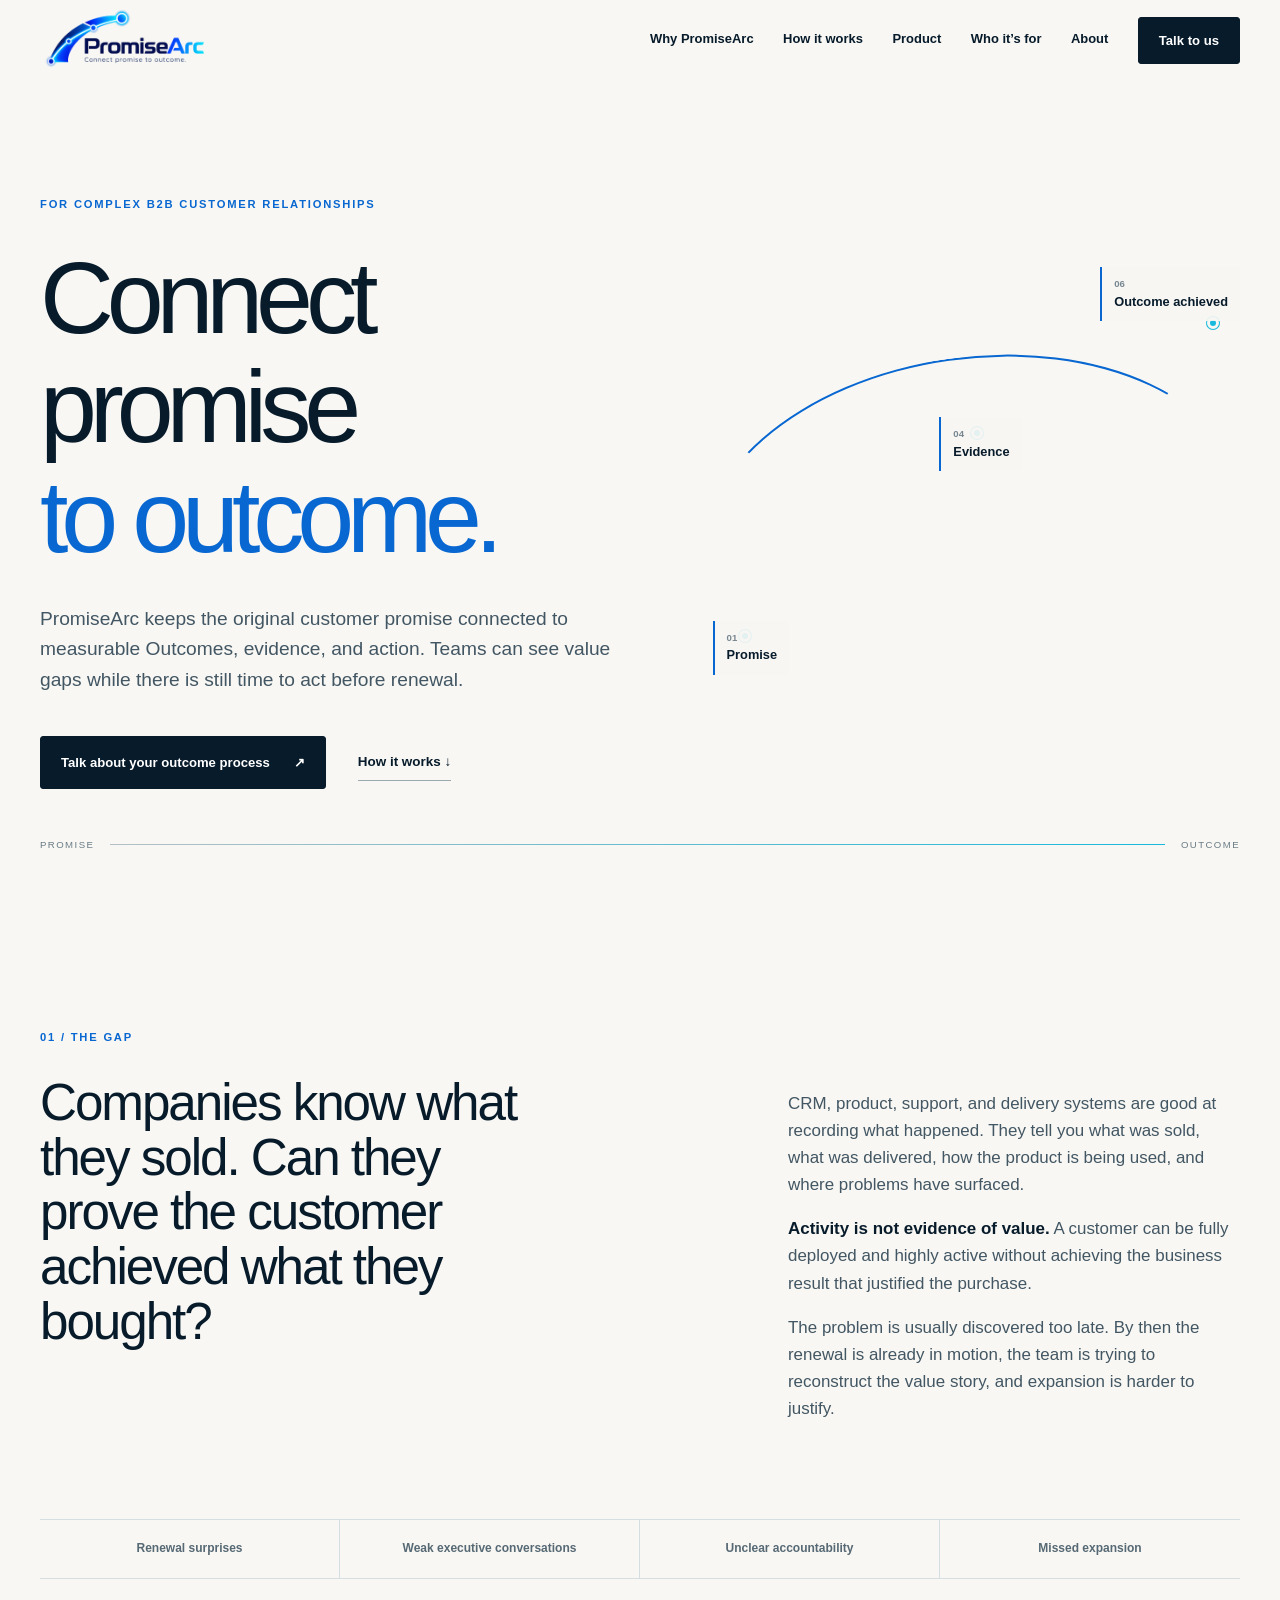
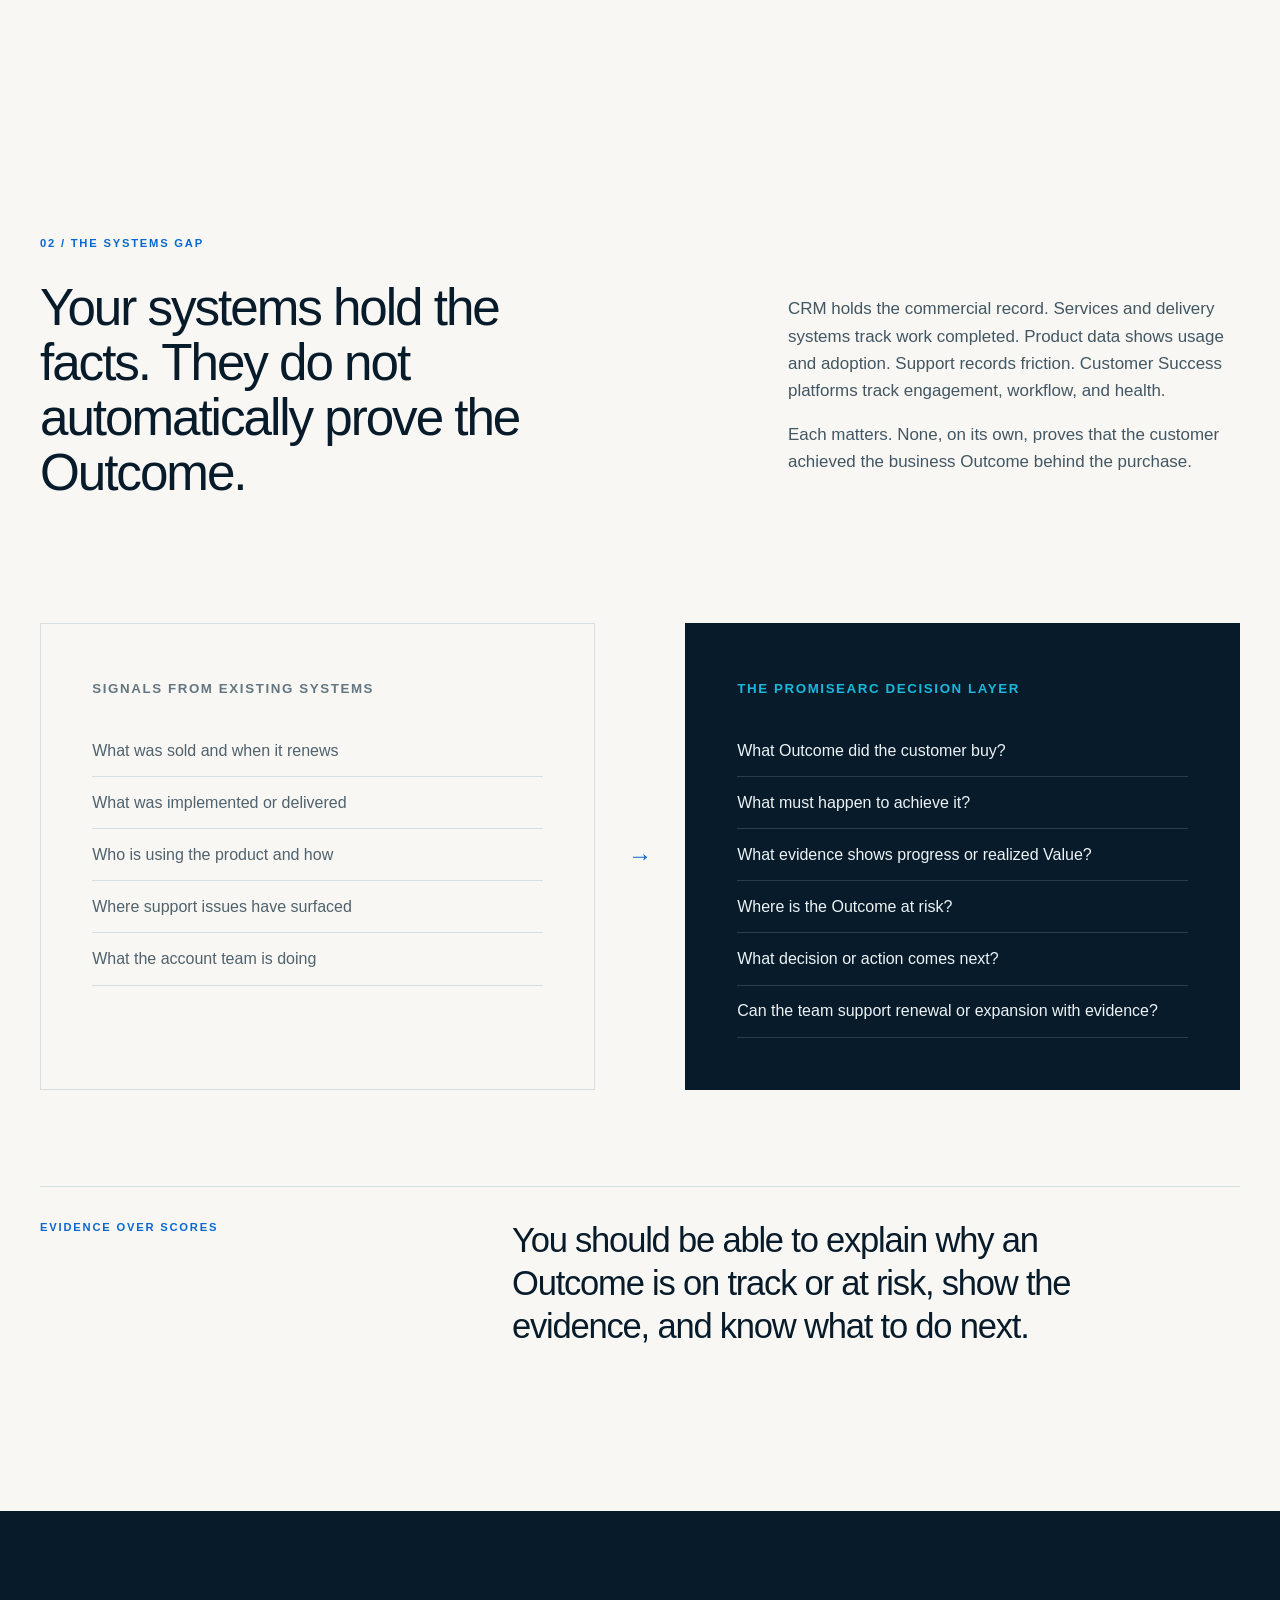
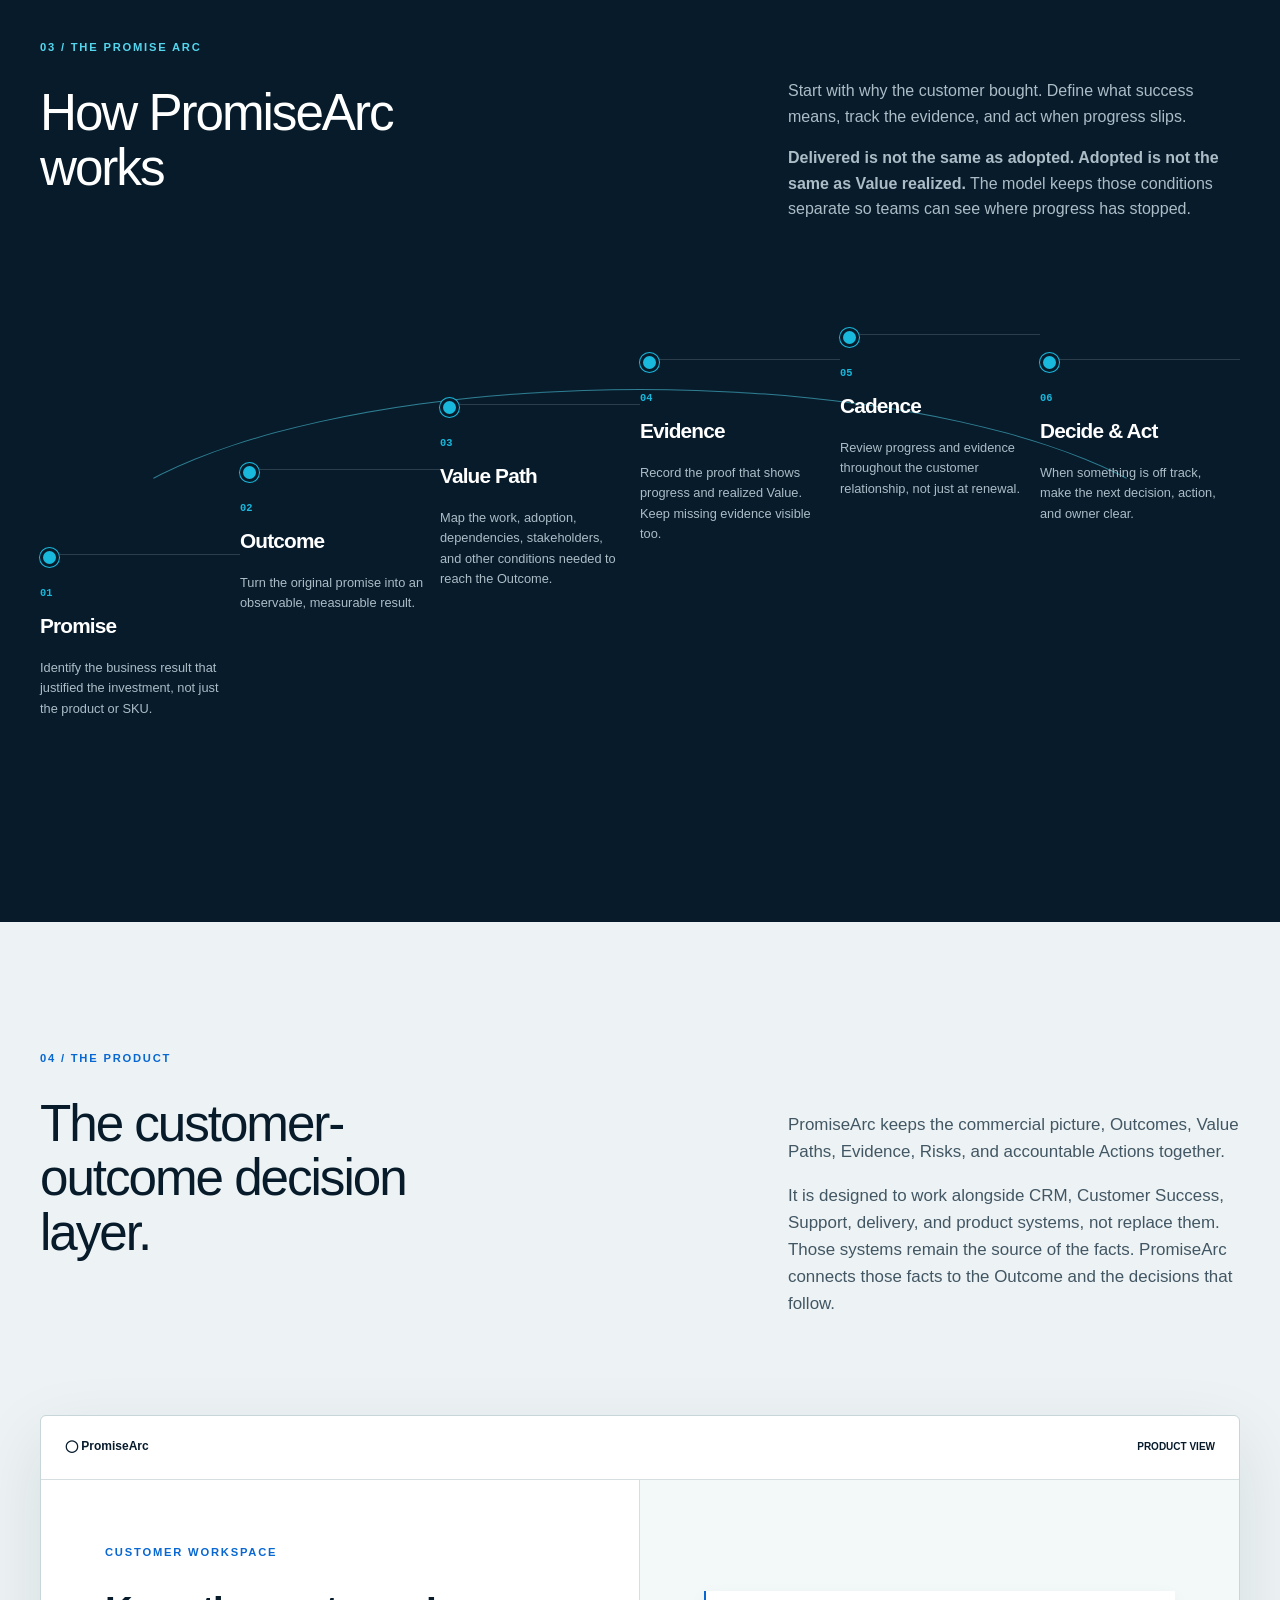
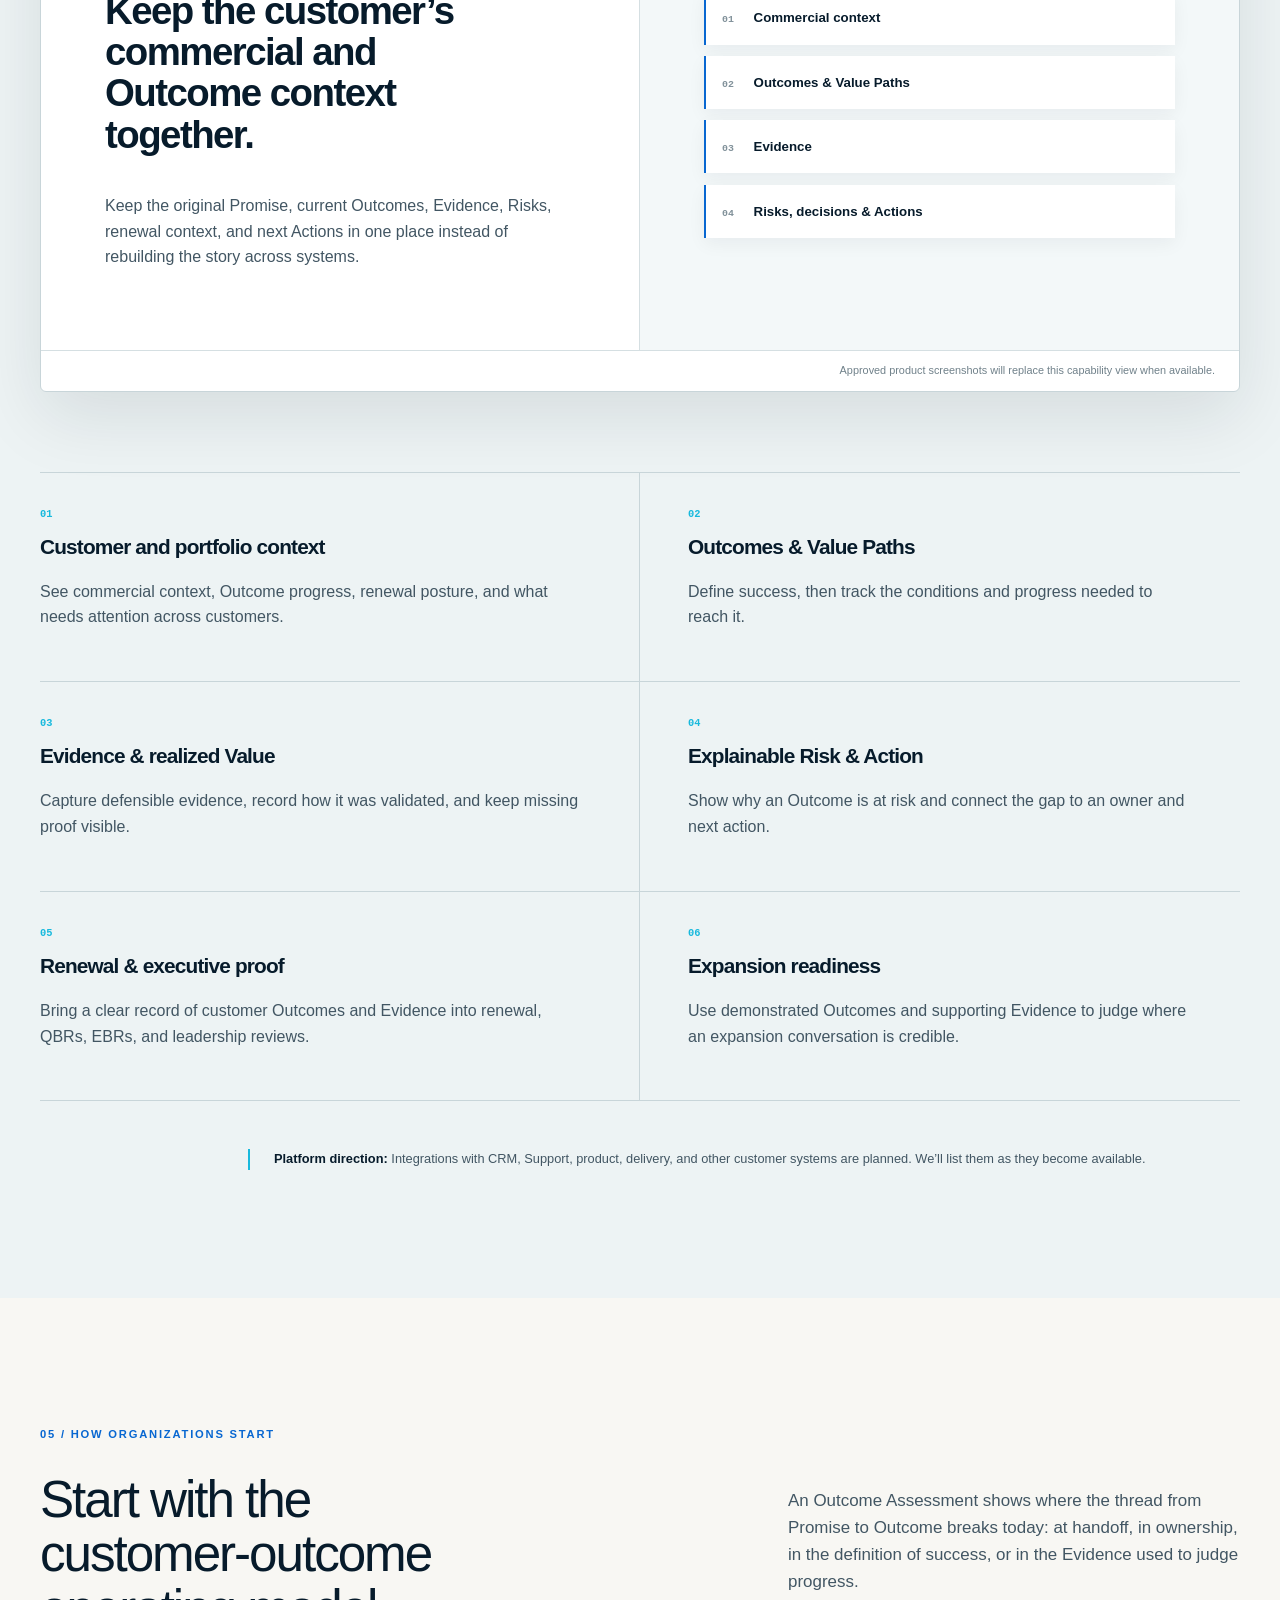
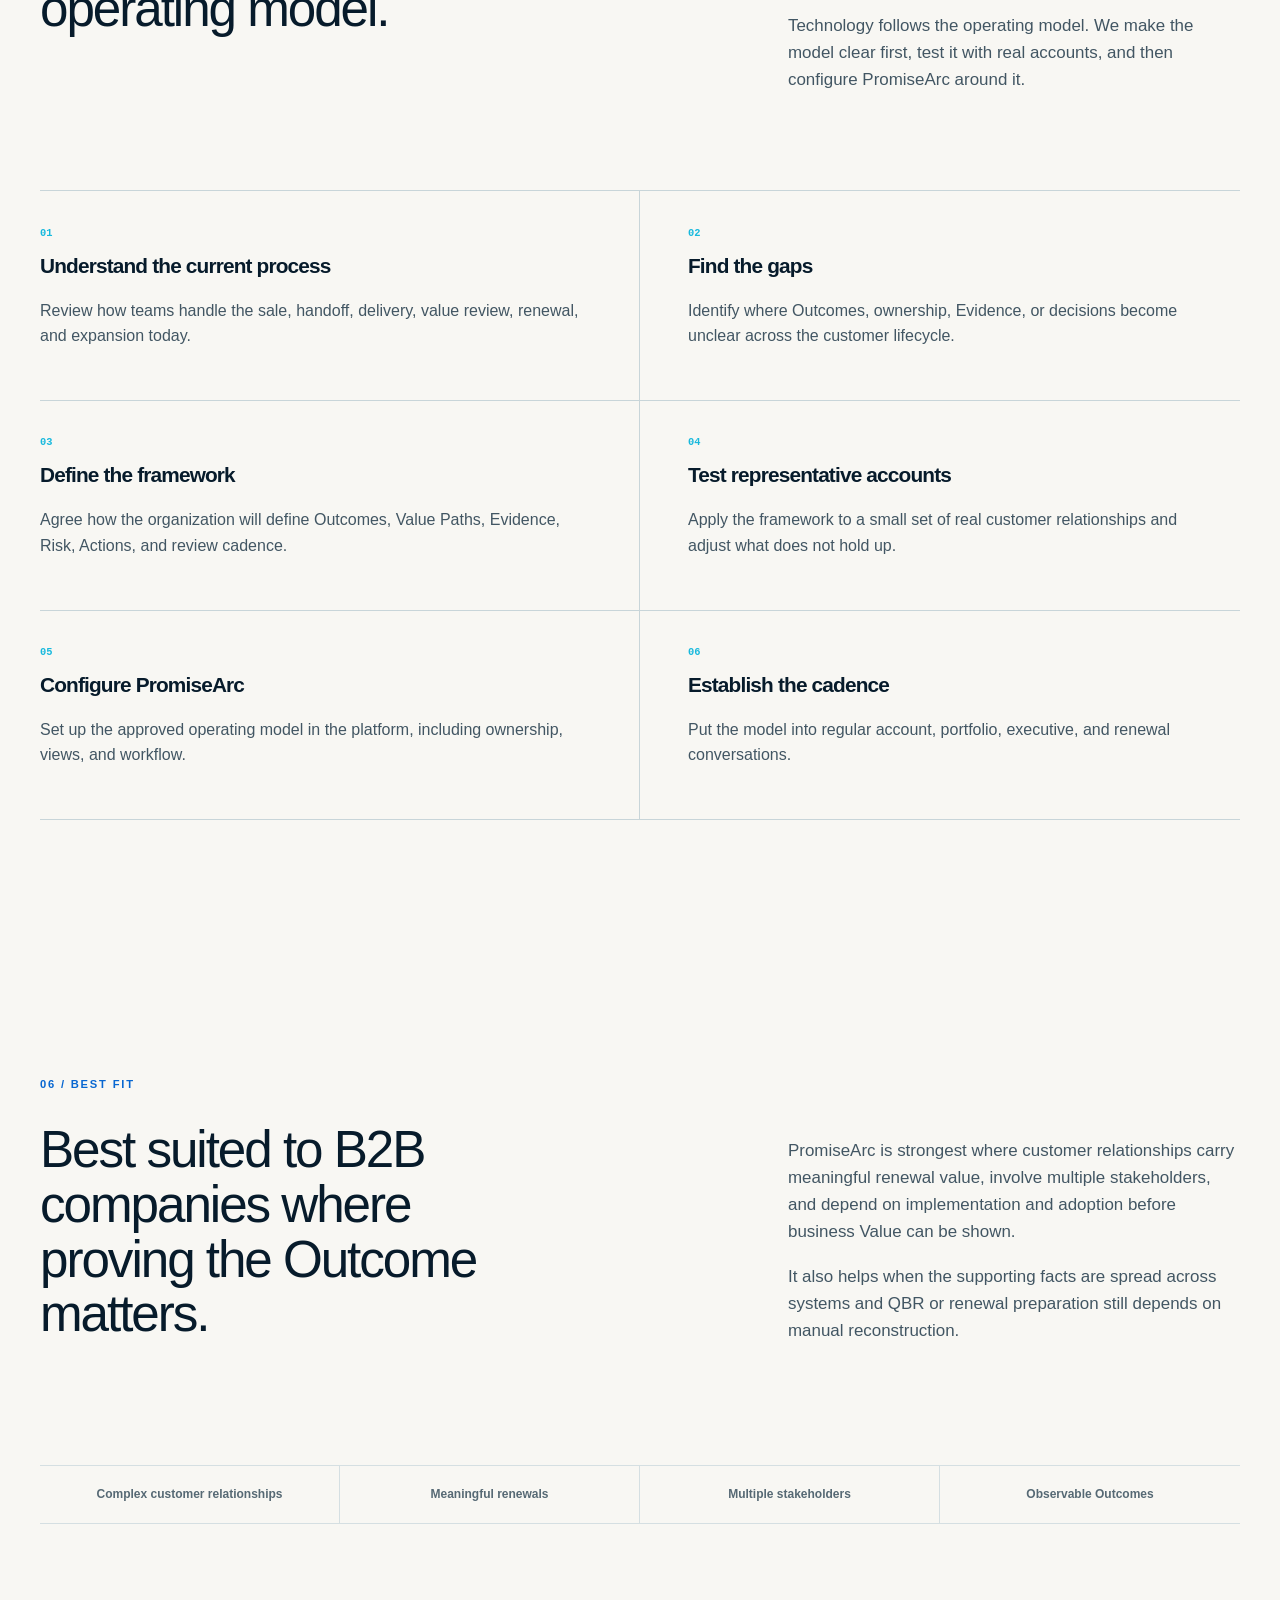
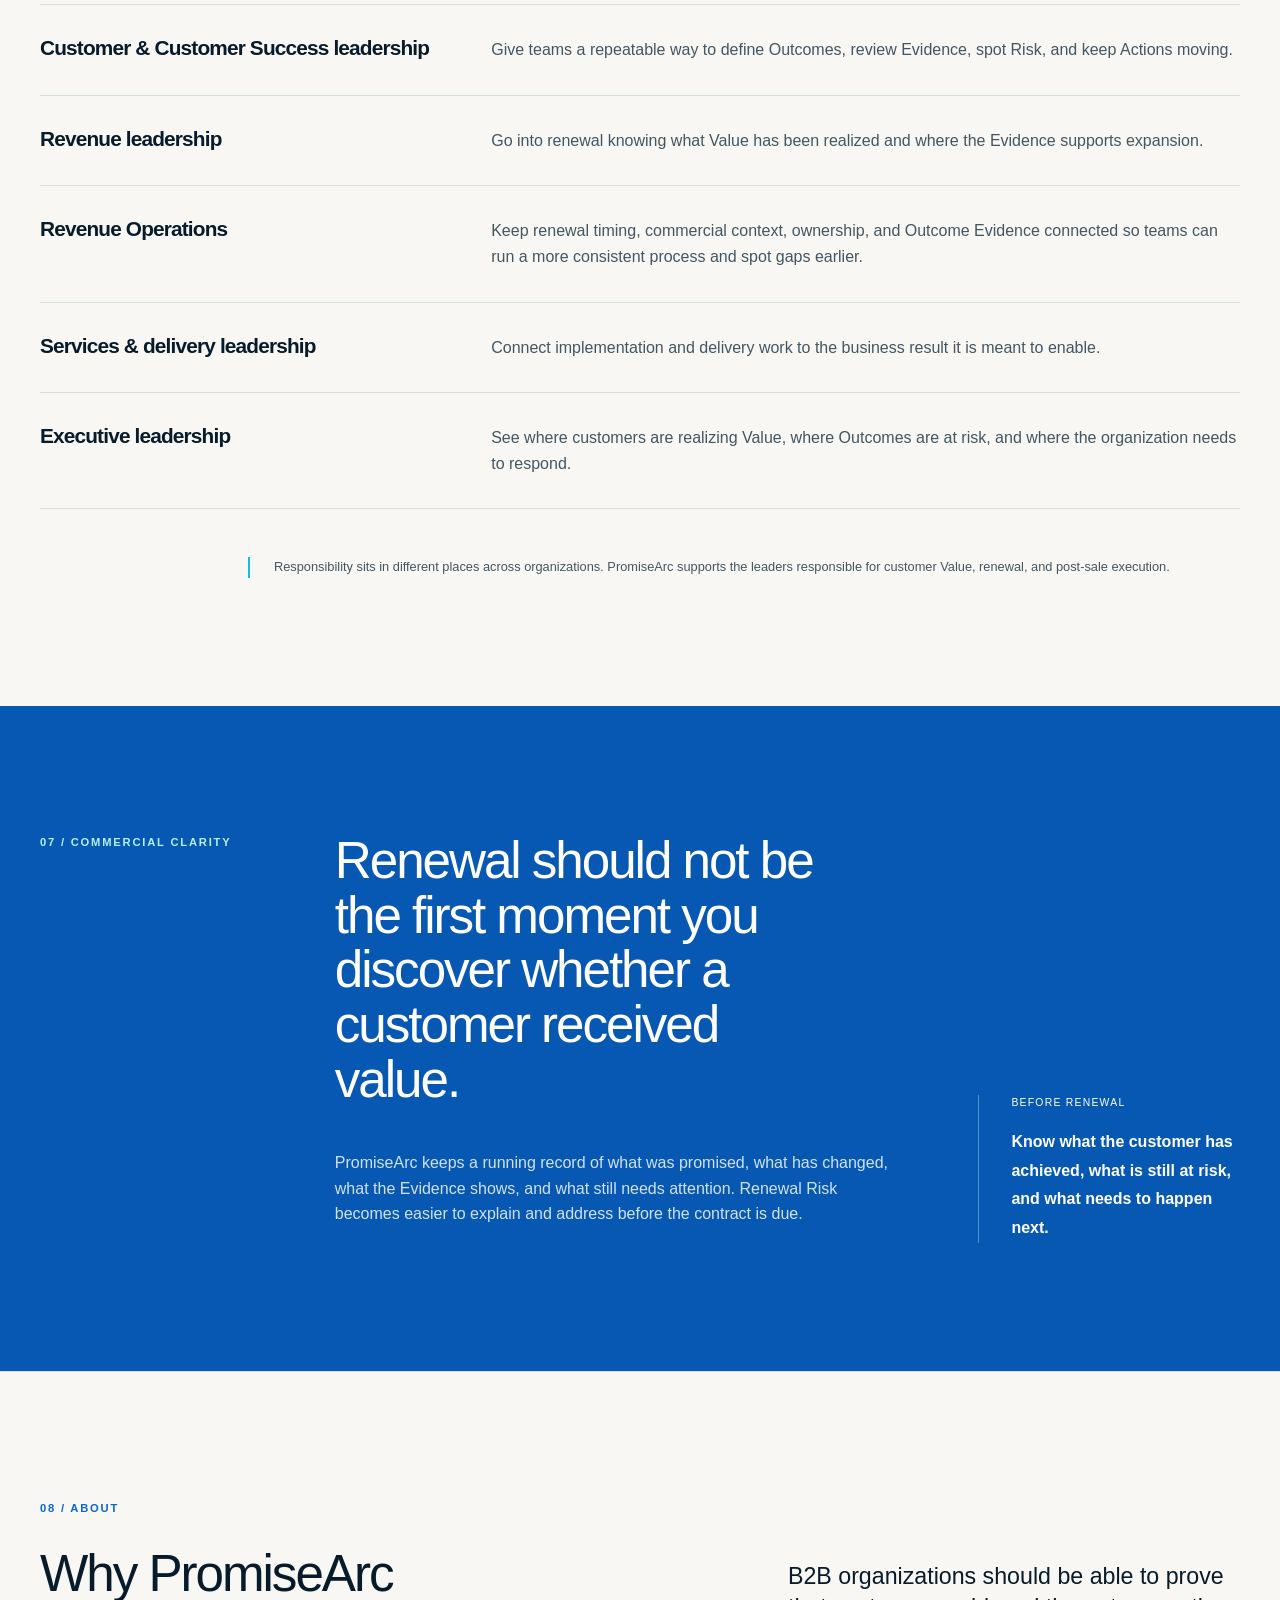
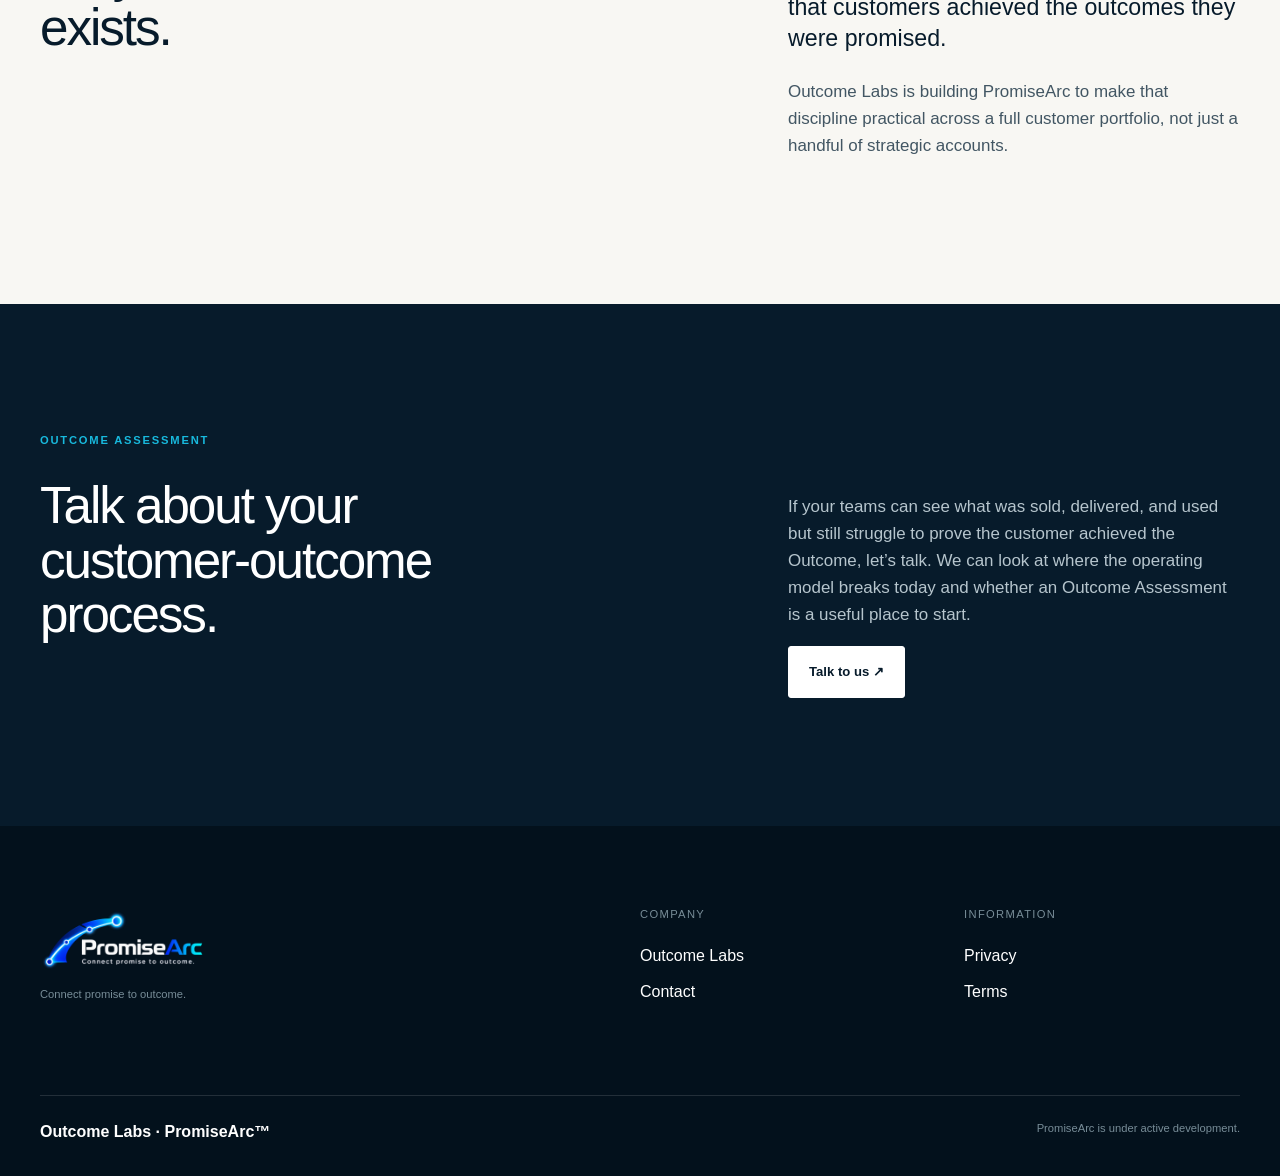
==== commit c97aba7b: "Adjust public footer ownership presentation" ====
--- a/index.html
+++ b/index.html
@@ -5,7 +5,7 @@
 <meta name="theme-color" content="#071b2b"><link rel="canonical" href="https://savioronezero.github.io/customer-outcomes-website/">
 <link rel="icon" href="assets/favicon.png"><link rel="shortcut icon" href="assets/favicon.ico"><link rel="apple-touch-icon" href="assets/apple-touch-icon.png">
 <meta property="og:type" content="website"><meta property="og:site_name" content="PromiseArc"><meta property="og:title" content="PromiseArc | Connect promise to outcome"><meta property="og:description" content="An evidence-backed operating layer for proving customer Outcomes, finding value gaps, and acting before renewal."><meta property="og:url" content="https://savioronezero.github.io/customer-outcomes-website/"><meta property="og:image" content="https://savioronezero.github.io/customer-outcomes-website/assets/promise-arc-social.png"><meta property="og:image:alt" content="PromiseArc — Connect promise to outcome"><meta name="twitter:card" content="summary_large_image"><meta name="twitter:title" content="PromiseArc | Connect promise to outcome"><meta name="twitter:description" content="An evidence-backed operating layer for proving customer Outcomes, finding value gaps, and acting before renewal."><meta name="twitter:image" content="https://savioronezero.github.io/customer-outcomes-website/assets/promise-arc-social.png">
-<link rel="stylesheet" href="styles.css?v=2"><script src="script.js" defer></script></head><body>
+<link rel="stylesheet" href="styles.css?v=3"><script src="script.js" defer></script></head><body>
 <a class="skip" href="#main">Skip to content</a>
 <header class="header" data-header><div class="shell navrow"><a class="brand" href="#top" aria-label="PromiseArc home"><img class="brand-logo" src="assets/promisearc-logo-on-light.png" width="168" height="70" alt=""></a><button class="navtoggle" aria-expanded="false" aria-controls="nav" data-toggle><span class="sr">Open navigation</span><b></b><b></b></button><nav id="nav" data-nav aria-label="Primary"><a href="#why">Why PromiseArc</a><a href="#method">How it works</a><a href="#product">Product</a><a href="#leaders">Who it’s for</a><a href="#about">About</a><a class="btn small" href="#contact">Talk to us</a></nav></div></header>
 <main id="main">
@@ -27,4 +27,4 @@
 
 <section class="section about" id="about"><div class="shell split"><div><p class="kicker">08 / About</p><h2>Why PromiseArc exists.</h2></div><div class="prose"><p class="big">B2B organizations should be able to prove that customers achieved the outcomes they were promised.</p><p>Outcome Labs is building PromiseArc to make that discipline practical across a full customer portfolio, not just a handful of strategic accounts.</p></div></div></section>
 <section class="section contact" id="contact"><div class="shell split"><div><p class="eyebrow">Outcome Assessment</p><h2>Talk about your customer-outcome process.</h2></div><div class="prose"><p>If your teams can see what was sold, delivered, and used but still struggle to prove the customer achieved the Outcome, let’s talk. We can look at where the operating model breaks today and whether an Outcome Assessment is a useful place to start.</p><a class="btn light" href="mailto:hello@promisearc.com?subject=PromiseArc%20Outcome%20Assessment">Talk to us ↗</a></div></div></section>
-</main><footer class="footer"><div class="shell footgrid"><div><a class="brand" href="#top" aria-label="PromiseArc home"><img class="brand-logo" src="assets/promisearc-logo-on-dark.png" width="168" height="70" alt=""></a><p>Connect promise to outcome.</p></div><div><small>COMPANY</small><a href="#about">Outcome Labs</a><a href="mailto:hello@promisearc.com">Contact</a></div><div><small>INFORMATION</small><a href="privacy.html">Privacy</a><a href="terms.html">Terms</a></div></div><div class="shell footbottom"><div class="ownership"><strong>Outcome Labs · PromiseArc™</strong><span>© <b data-year>2026</b> Andrew E. Reynolds. All rights reserved.</span><span>PromiseArc™ is a trademark claimed by Andrew E. Reynolds and marketed under the Outcome Labs brand.</span></div><span>PromiseArc is under active development.</span></div></footer></body></html>
+</main><footer class="footer"><div class="shell footgrid"><div><a class="brand" href="#top" aria-label="PromiseArc home"><img class="brand-logo" src="assets/promisearc-logo-on-dark.png" width="168" height="70" alt=""></a><p>Connect promise to outcome.</p></div><div><small>COMPANY</small><a href="#about">Outcome Labs</a><a href="mailto:hello@promisearc.com">Contact</a></div><div><small>INFORMATION</small><a href="privacy.html">Privacy</a><a href="terms.html">Terms</a></div></div><div class="shell footbottom"><div class="ownership"><strong>Outcome Labs · PromiseArc™</strong></div><span>PromiseArc is under active development.</span></div></footer></body></html>
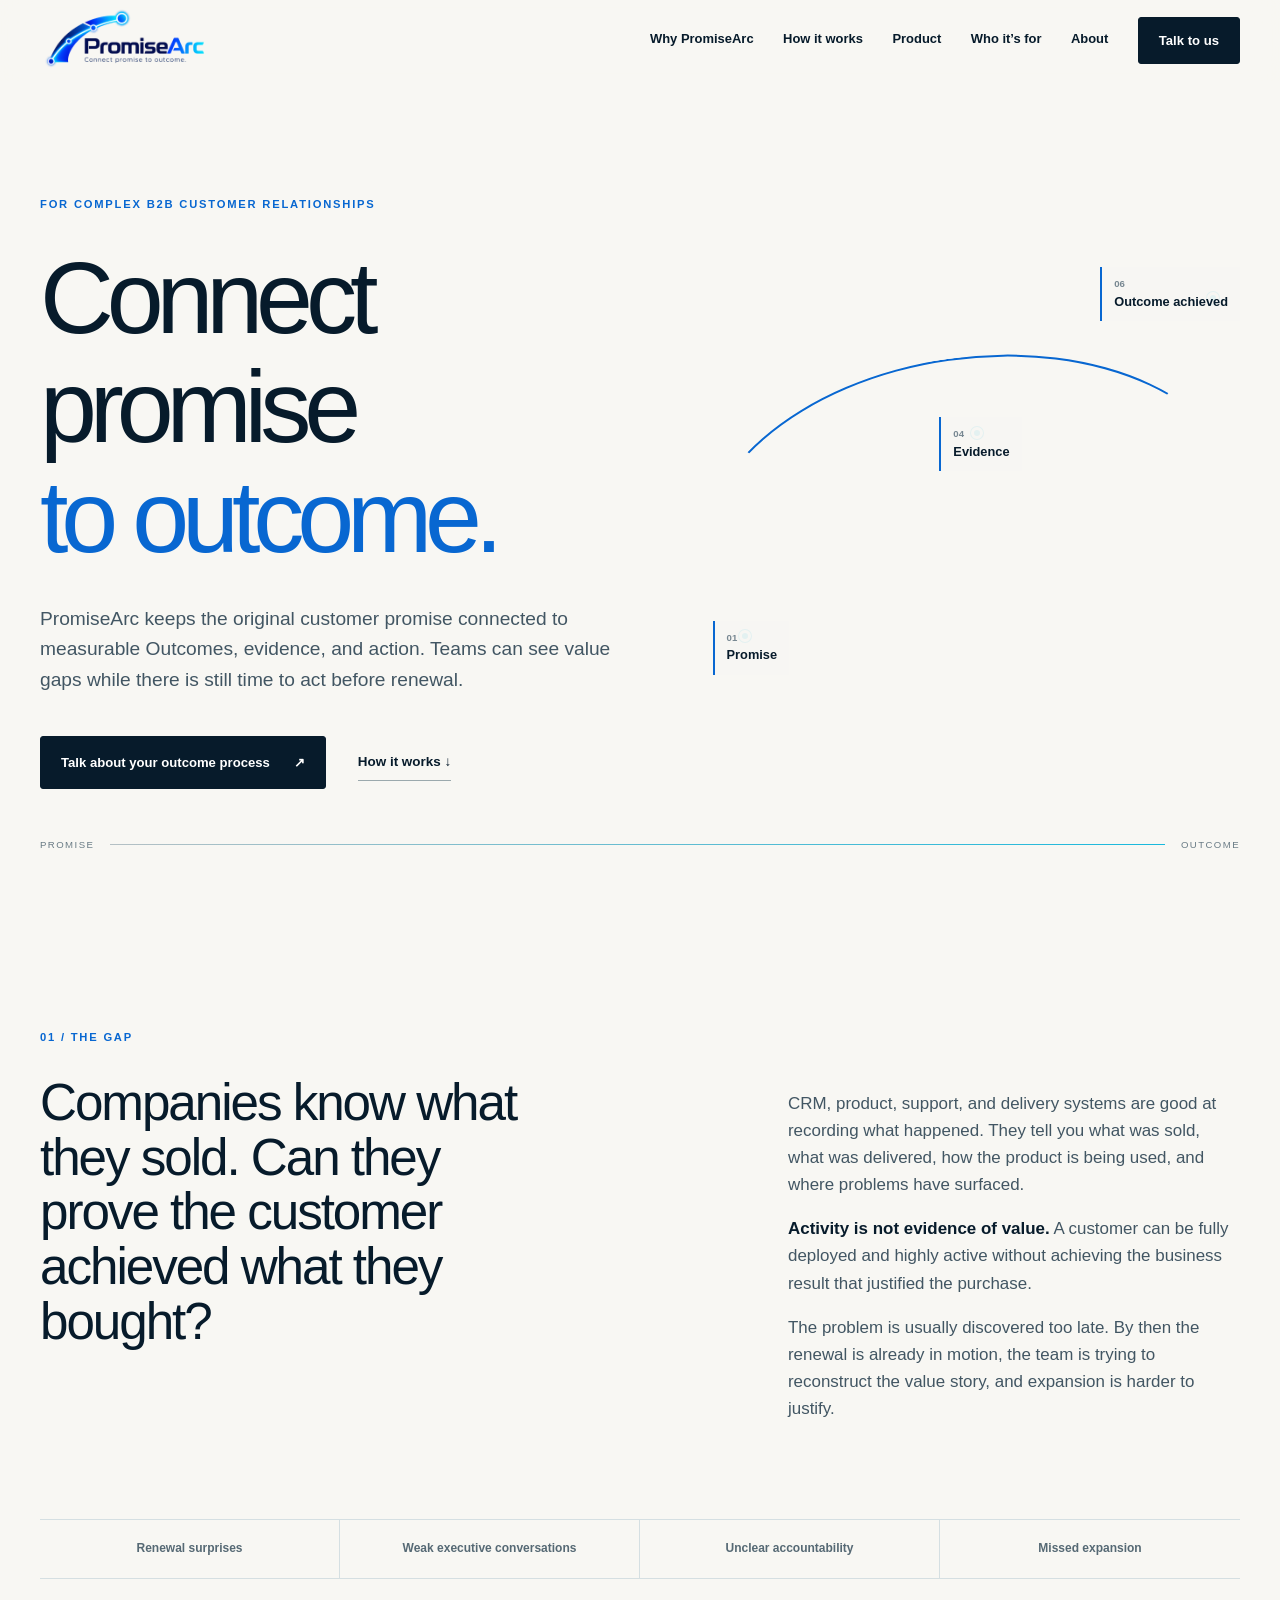
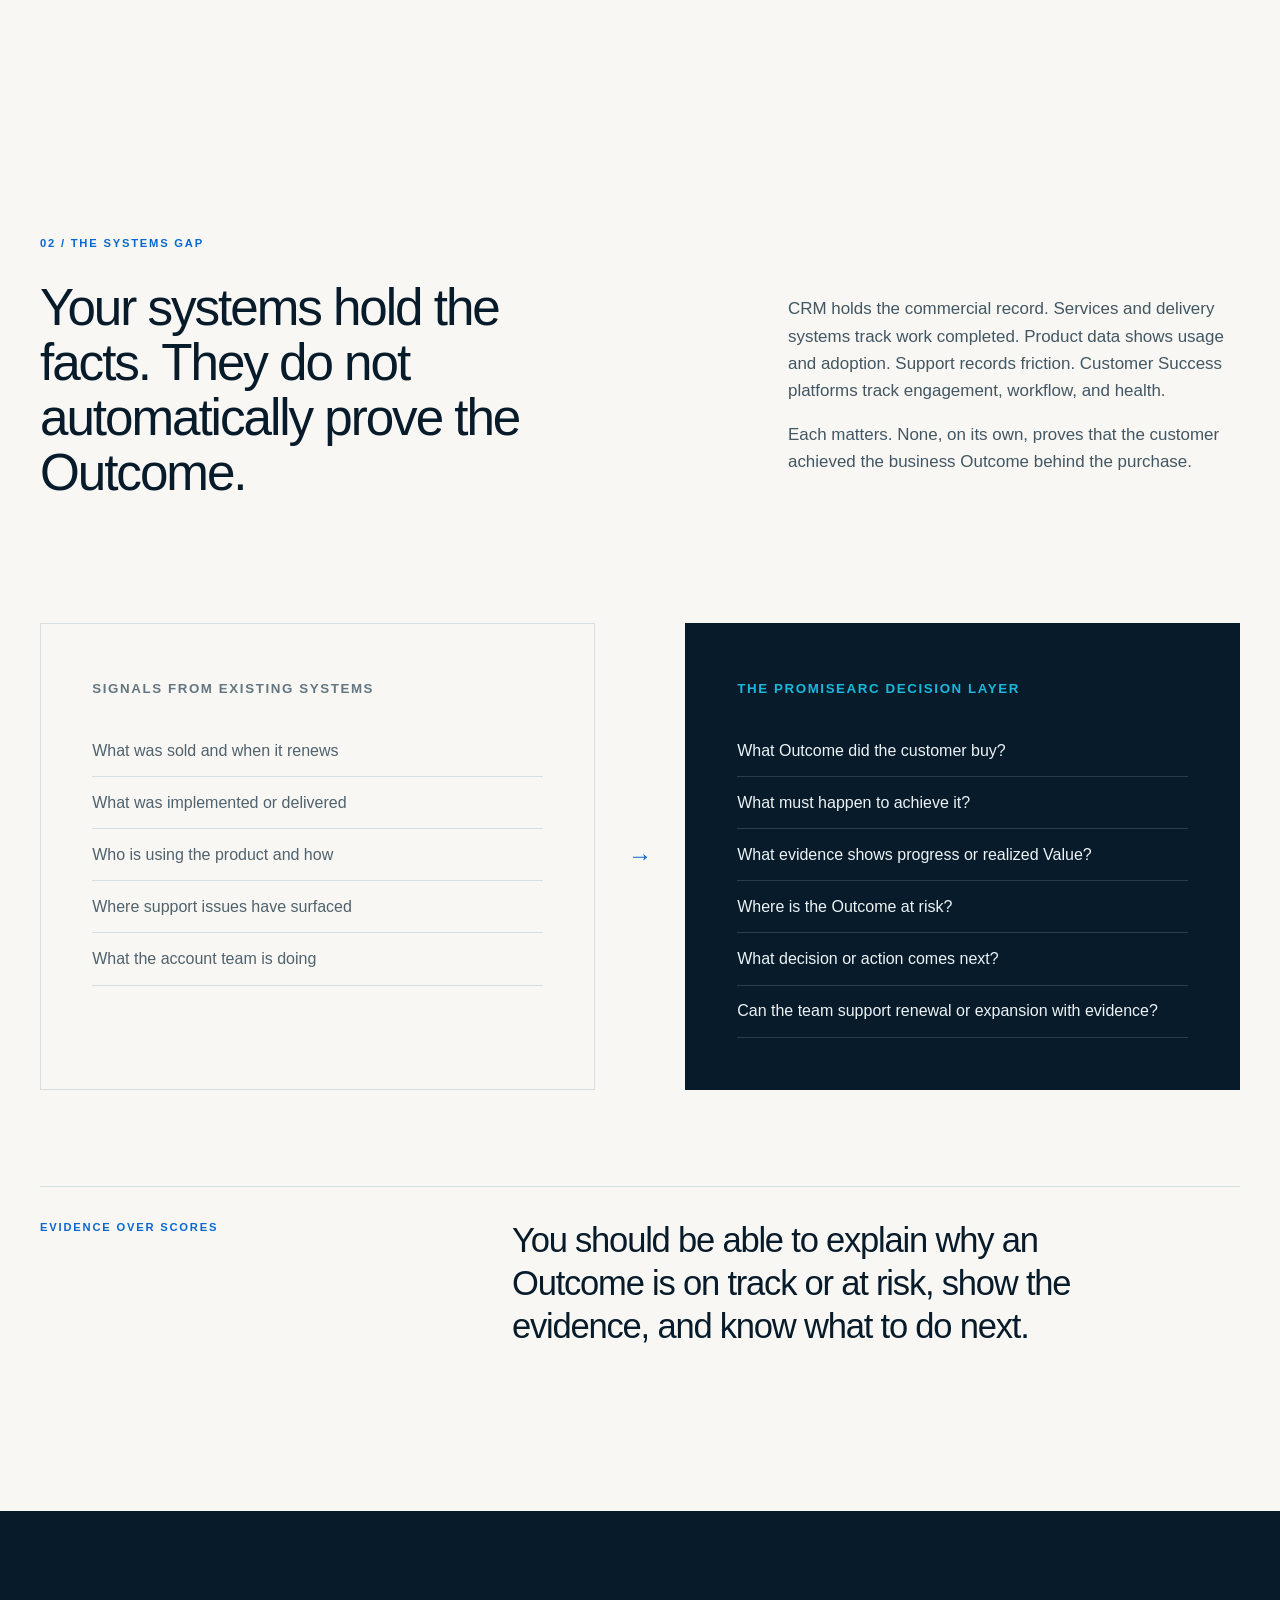
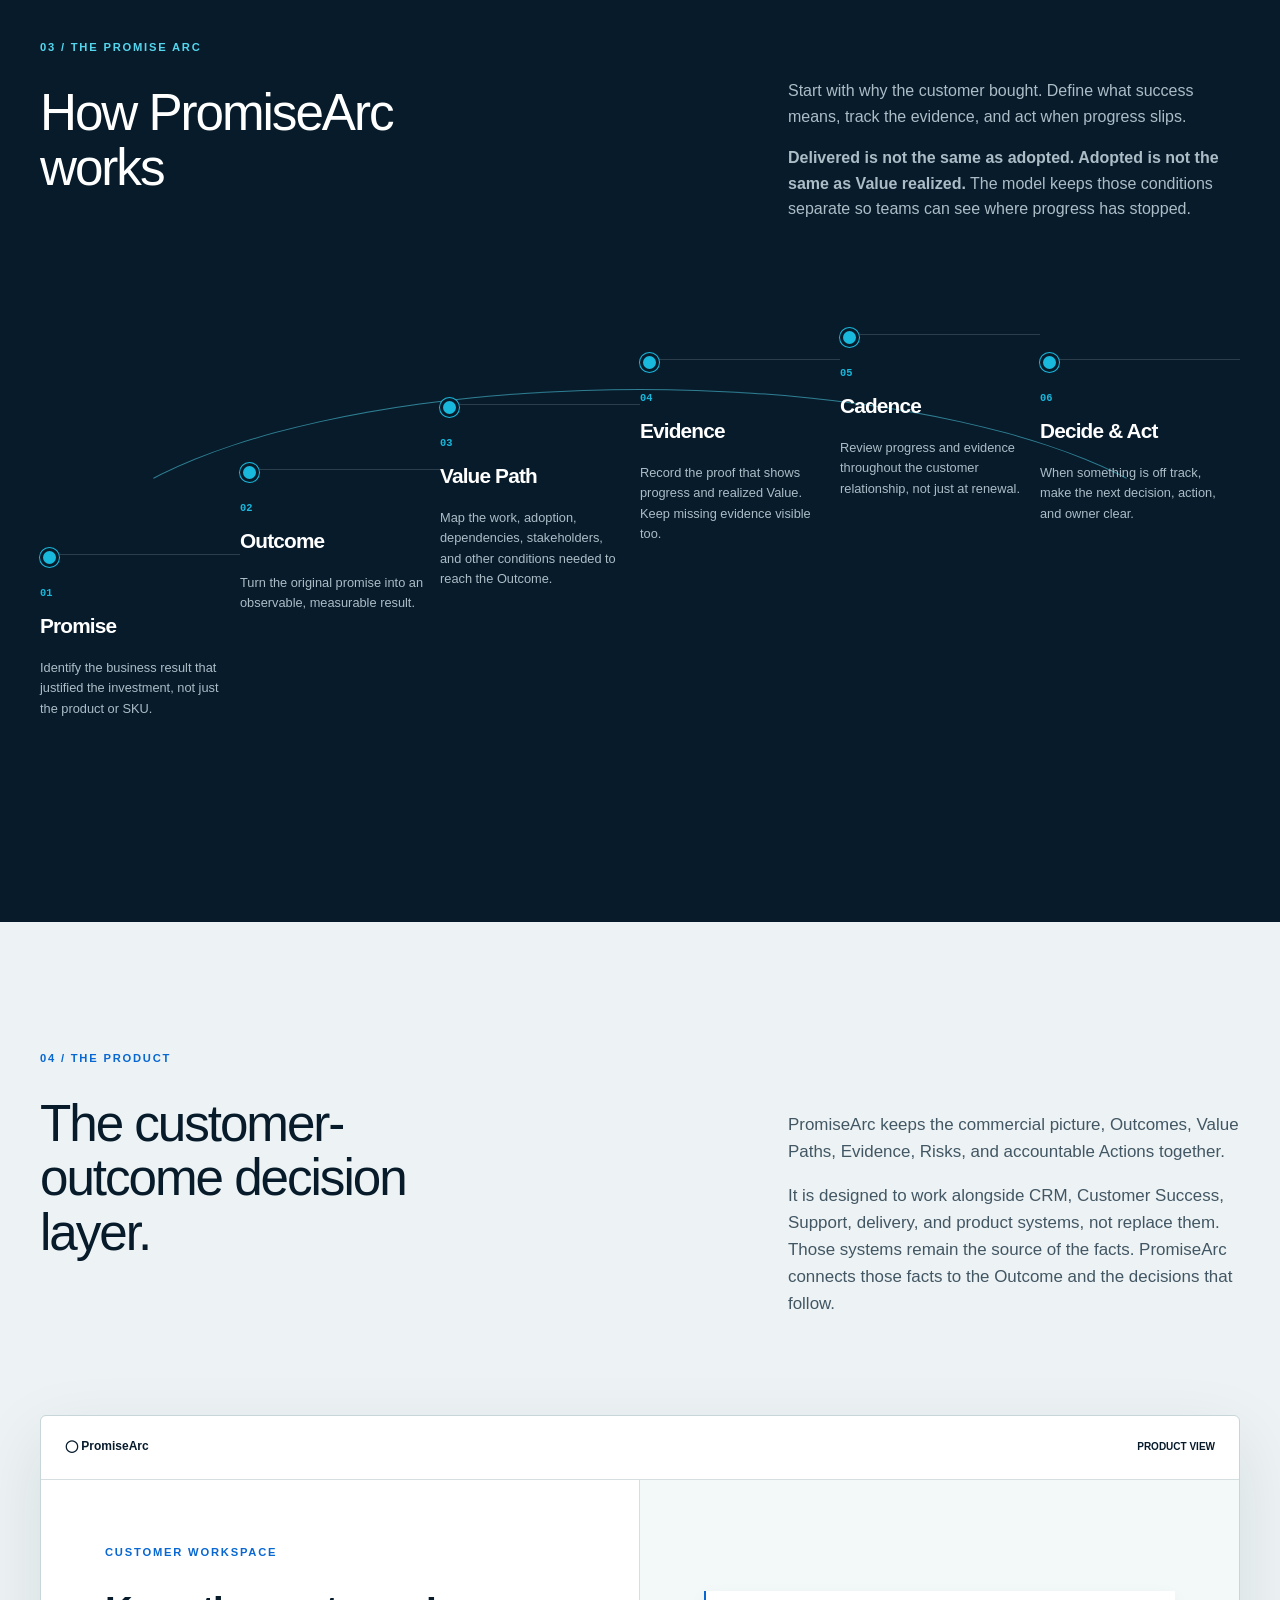
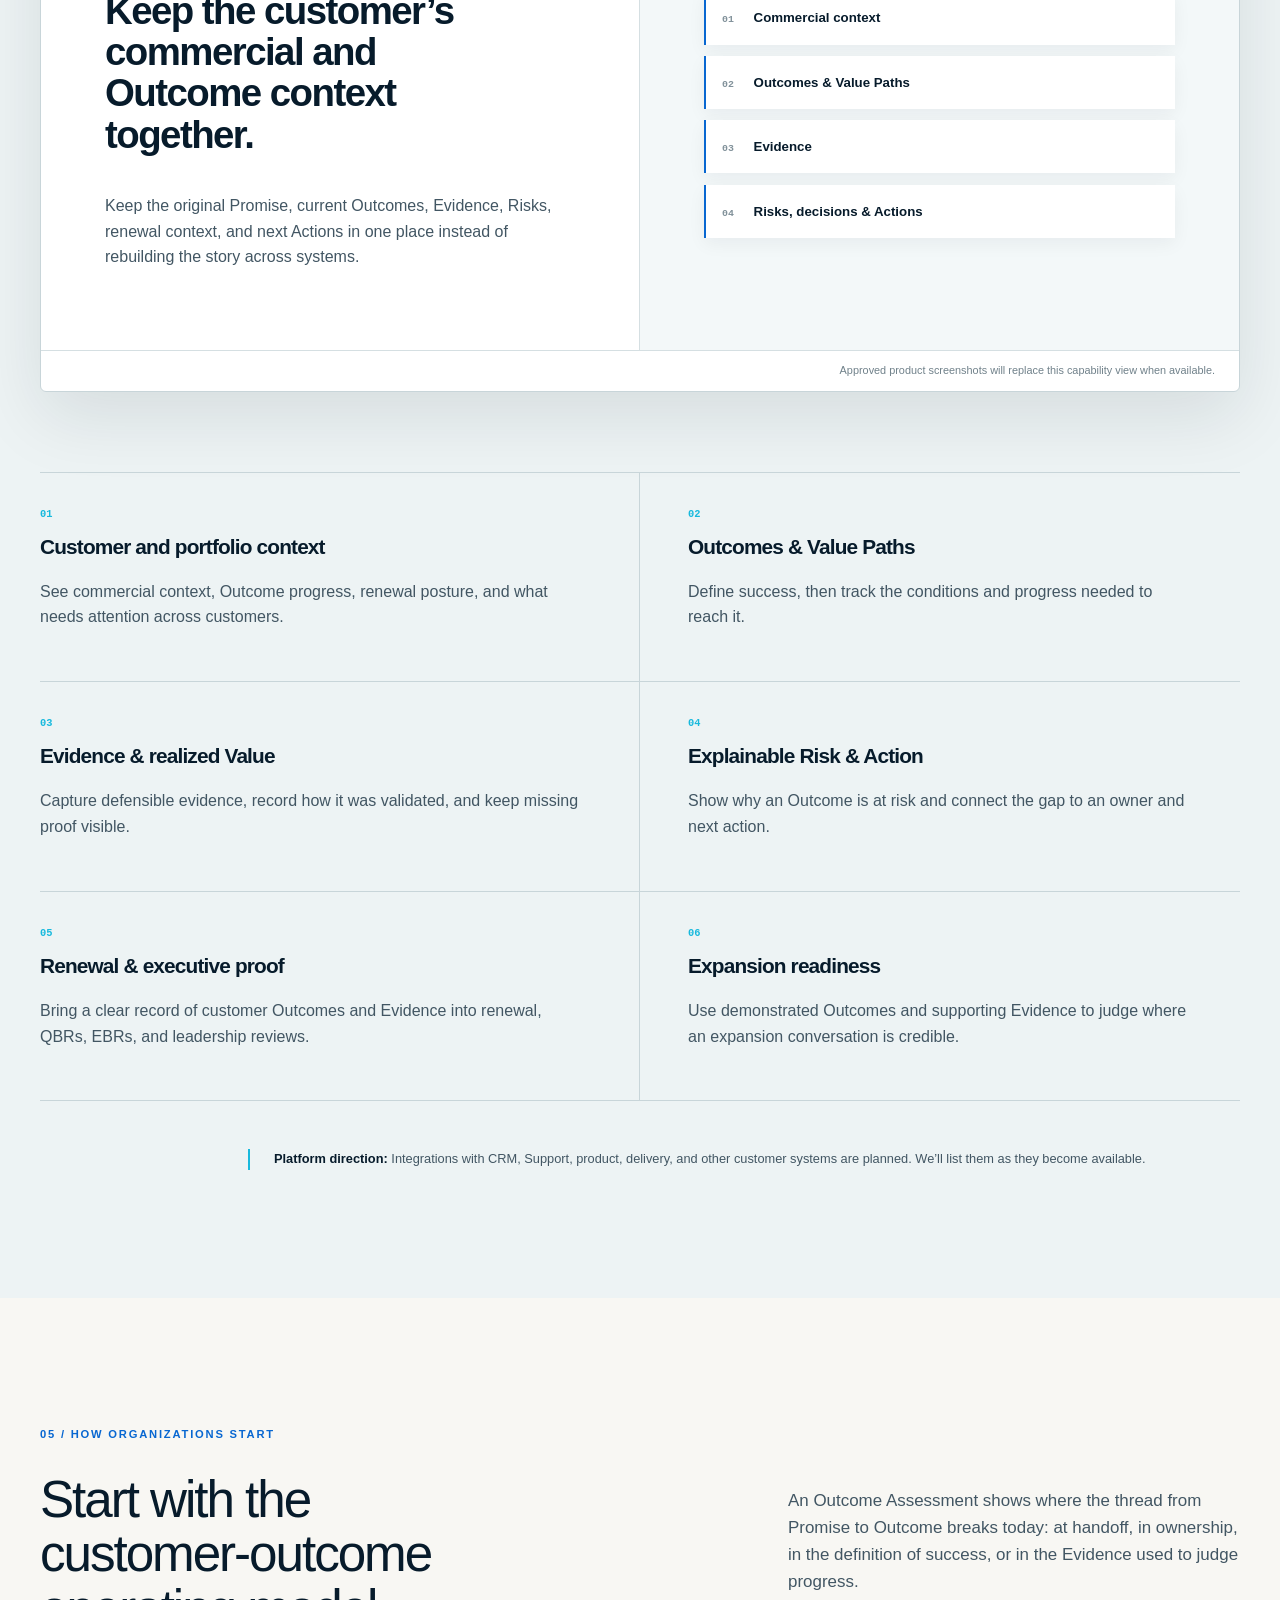
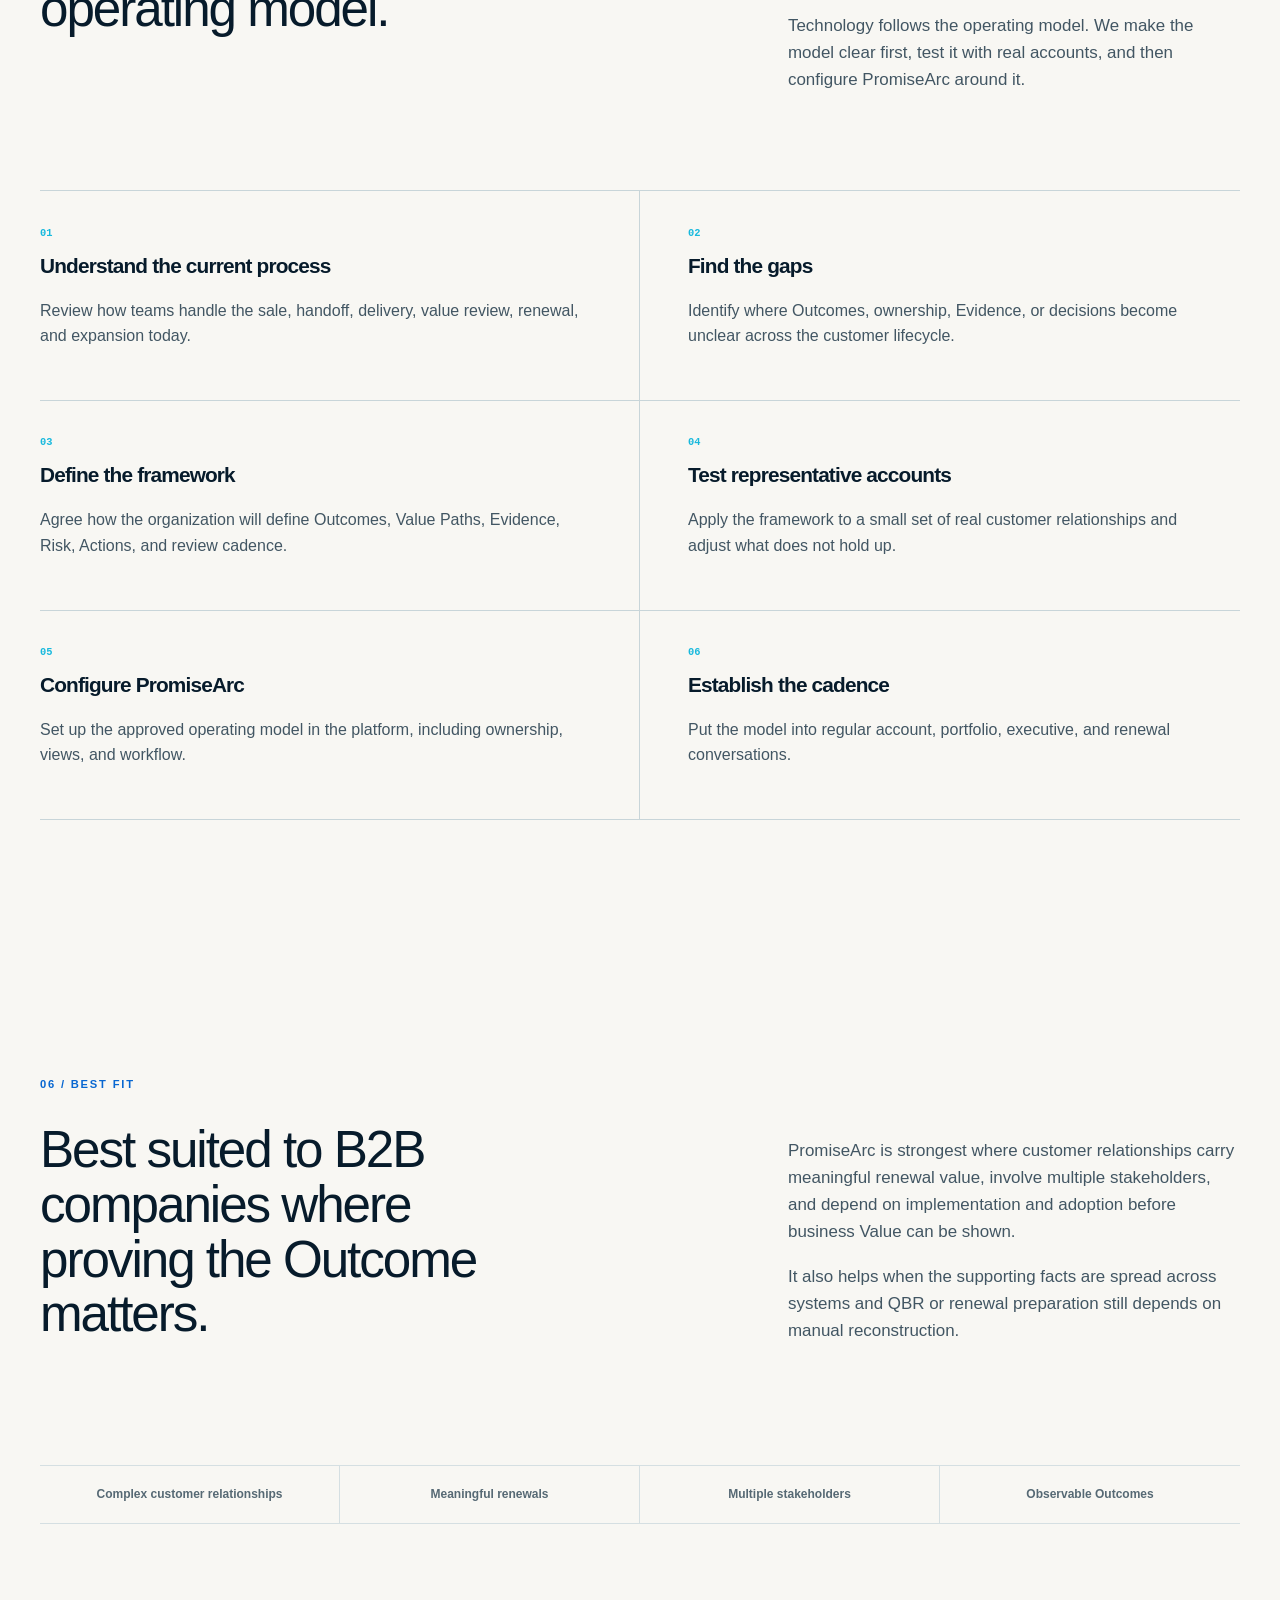
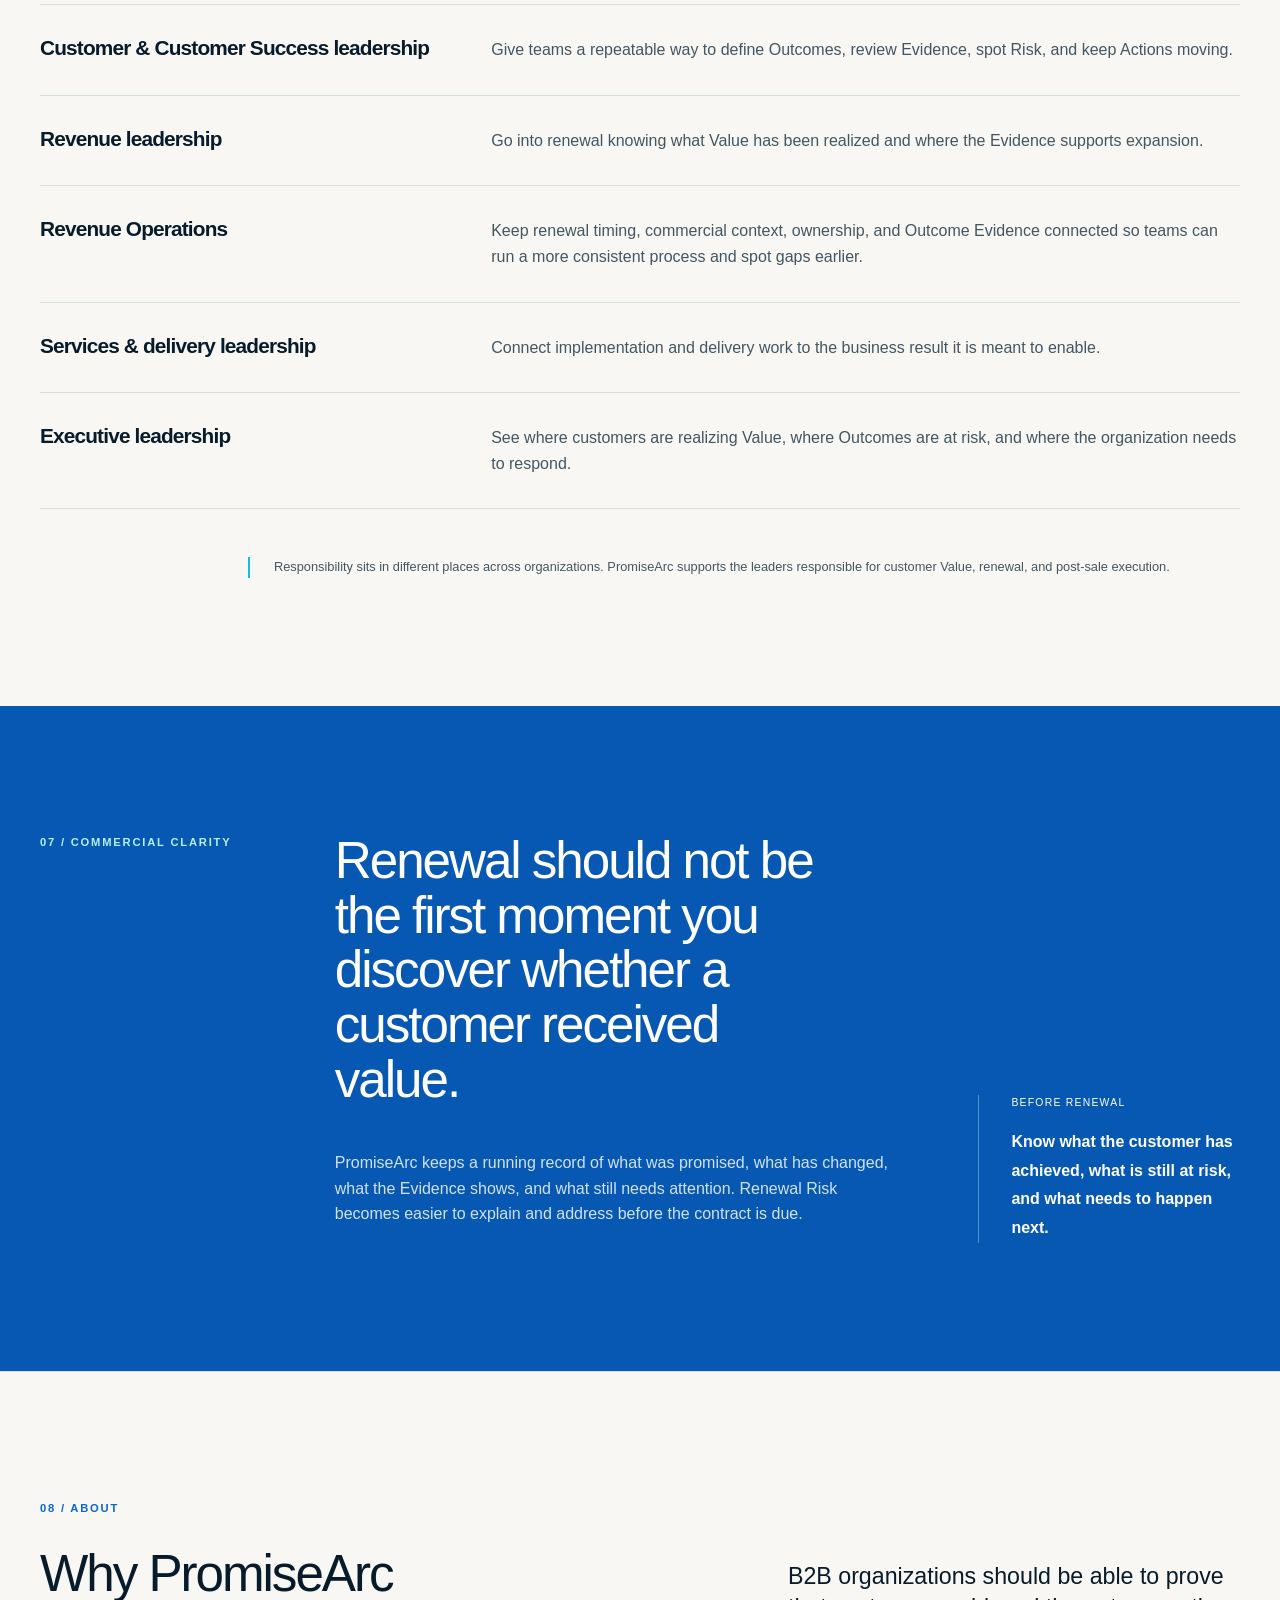
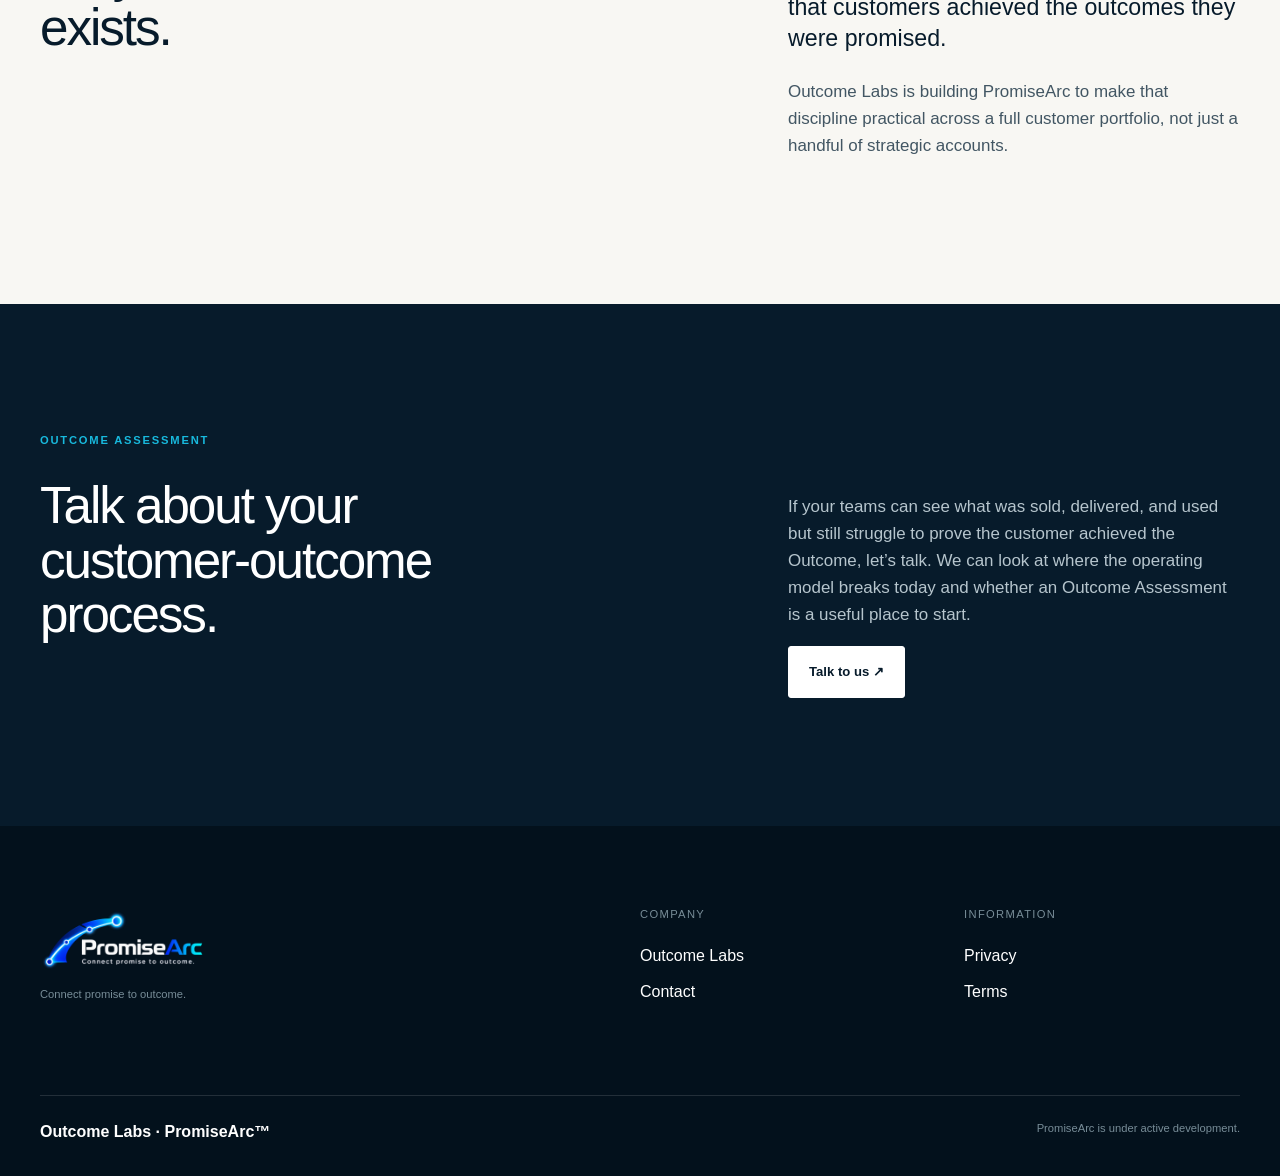
==== commit be27b612: "Align final hero trajectory node" ====
--- a/index.html
+++ b/index.html
@@ -5,7 +5,7 @@
 <meta name="theme-color" content="#071b2b"><link rel="canonical" href="https://savioronezero.github.io/customer-outcomes-website/">
 <link rel="icon" href="assets/favicon.png"><link rel="shortcut icon" href="assets/favicon.ico"><link rel="apple-touch-icon" href="assets/apple-touch-icon.png">
 <meta property="og:type" content="website"><meta property="og:site_name" content="PromiseArc"><meta property="og:title" content="PromiseArc | Connect promise to outcome"><meta property="og:description" content="An evidence-backed operating layer for proving customer Outcomes, finding value gaps, and acting before renewal."><meta property="og:url" content="https://savioronezero.github.io/customer-outcomes-website/"><meta property="og:image" content="https://savioronezero.github.io/customer-outcomes-website/assets/promise-arc-social.png"><meta property="og:image:alt" content="PromiseArc — Connect promise to outcome"><meta name="twitter:card" content="summary_large_image"><meta name="twitter:title" content="PromiseArc | Connect promise to outcome"><meta name="twitter:description" content="An evidence-backed operating layer for proving customer Outcomes, finding value gaps, and acting before renewal."><meta name="twitter:image" content="https://savioronezero.github.io/customer-outcomes-website/assets/promise-arc-social.png">
-<link rel="stylesheet" href="styles.css?v=3"><script src="script.js" defer></script></head><body>
+<link rel="stylesheet" href="styles.css?v=4"><script src="script.js" defer></script></head><body>
 <a class="skip" href="#main">Skip to content</a>
 <header class="header" data-header><div class="shell navrow"><a class="brand" href="#top" aria-label="PromiseArc home"><img class="brand-logo" src="assets/promisearc-logo-on-light.png" width="168" height="70" alt=""></a><button class="navtoggle" aria-expanded="false" aria-controls="nav" data-toggle><span class="sr">Open navigation</span><b></b><b></b></button><nav id="nav" data-nav aria-label="Primary"><a href="#why">Why PromiseArc</a><a href="#method">How it works</a><a href="#product">Product</a><a href="#leaders">Who it’s for</a><a href="#about">About</a><a class="btn small" href="#contact">Talk to us</a></nav></div></header>
 <main id="main">
--- a/styles.css
+++ b/styles.css
@@ -1,7 +1,7 @@
 /* PromiseArc | Copyright © 2026 Andrew E. Reynolds. All rights reserved. | promisearc.com */
 :root{--ink:#071b2b;--soft:#425663;--blue:#0867d1;--cyan:#18b9dd;--paper:#f8f7f3;--line:#d5dfe2;--max:1200px}*{box-sizing:border-box}html{scroll-behavior:smooth;scroll-padding-top:5rem}body{margin:0;color:var(--ink);background:var(--paper);font-family:Inter,ui-sans-serif,-apple-system,BlinkMacSystemFont,"Segoe UI",sans-serif;line-height:1.6;-webkit-font-smoothing:antialiased}body.lock{overflow:hidden}a{color:inherit;text-decoration:none}p,h1,h2,h3,blockquote{margin-top:0}p{color:var(--soft)}h1,h2,h3{line-height:1.07;letter-spacing:-.04em}h2{max-width:17ch;font-size:clamp(2.2rem,4vw,4rem);font-weight:520}h3{font-size:1.3rem}.shell{width:min(calc(100% - 3rem),var(--max));margin:auto}.section{padding:clamp(6rem,10vw,9rem) 0}.kicker,.eyebrow{margin-bottom:1.8rem;color:var(--blue);font-size:.7rem;font-weight:750;letter-spacing:.16em;text-transform:uppercase}.sr{position:absolute;width:1px;height:1px;overflow:hidden;clip:rect(0,0,0,0)}.skip{position:fixed;top:.6rem;left:.6rem;z-index:999;padding:.7rem 1rem;color:white;background:var(--ink);transform:translateY(-150%)}.skip:focus{transform:none}:focus-visible{outline:3px solid var(--cyan);outline-offset:4px}
 .header{position:sticky;top:0;z-index:100;border-bottom:1px solid transparent;background:#f8f7f3ed;backdrop-filter:blur(15px)}.header.scrolled{border-color:#071b2b1f;box-shadow:0 4px 20px #071b2b0d}.navrow{display:flex;min-height:5rem;align-items:center;justify-content:space-between}.brand{display:inline-flex;align-items:center;line-height:0}.brand-logo{display:block;width:168px;height:auto}nav{display:flex;align-items:center;gap:clamp(1rem,2.3vw,2.1rem);font-size:.81rem;font-weight:650}nav>a:not(.btn){padding:.5rem 0;border-bottom:1px solid transparent}nav>a:not(.btn):hover{border-color:var(--blue)}.navtoggle{display:none;width:44px;height:44px;border:0;background:none}.navtoggle b{display:block;width:22px;height:1px;margin:6px auto;background:var(--ink);transition:.2s}.btn{display:inline-flex;min-height:3.3rem;align-items:center;justify-content:center;gap:1.5rem;padding:.75rem 1.25rem;border:1px solid var(--ink);border-radius:3px;color:white;background:var(--ink);font-size:.82rem;font-weight:750;transition:.18s}.btn:hover{color:var(--ink);background:transparent;transform:translateY(-2px)}.btn.small{min-height:2.6rem}.under{padding:.5rem 0;border-bottom:1px solid #9ba9ad;font-size:.84rem;font-weight:700}
-.hero{min-height:calc(100svh - 5rem);padding:clamp(5rem,9vw,9rem) 0 2rem;overflow:hidden}.hero-grid{display:grid;grid-template-columns:1.05fr .95fr;align-items:center;gap:clamp(3rem,7vw,7rem)}.hero h1{margin-bottom:2rem;font-size:clamp(4.2rem,8vw,7.7rem);font-weight:510;letter-spacing:-.07em}.hero h1 em{color:var(--blue);font-style:normal}.lede{max-width:38rem;margin-bottom:2.5rem;font-size:clamp(1.08rem,1.5vw,1.34rem)}.actions{display:flex;align-items:center;gap:2rem}.hero-art{position:relative;min-height:500px}.curve{position:absolute;right:-2%;bottom:5%;width:105%;height:72%;border:2px solid var(--blue);border-color:var(--blue) transparent transparent;border-radius:50%;transform:rotate(-8deg)}.dot{position:absolute;width:12px;height:12px;border:3px solid var(--paper);border-radius:50%;background:var(--cyan);box-shadow:0 0 0 1px var(--cyan)}.d1{left:5%;bottom:20%}.d2{left:49%;top:37%}.d3{right:4%;top:15%}.tag{position:absolute;padding:.55rem .75rem;border-left:2px solid var(--blue);background:#f8f7f3e8;color:var(--ink);font-size:.8rem;font-weight:700}.tag small{display:block;color:#778791;font-size:.6rem}.t1{left:0;bottom:11%}.t2{left:43%;top:35%}.t3{right:0;top:5%}.ruler{display:flex;align-items:center;gap:1rem;margin-top:3rem;color:#687a84}.ruler i{flex:1;height:1px;background:linear-gradient(90deg,#b5c0c4,var(--cyan))}.ruler small{font-size:.6rem;letter-spacing:.15em}
+.hero{min-height:calc(100svh - 5rem);padding:clamp(5rem,9vw,9rem) 0 2rem;overflow:hidden}.hero-grid{display:grid;grid-template-columns:1.05fr .95fr;align-items:center;gap:clamp(3rem,7vw,7rem)}.hero h1{margin-bottom:2rem;font-size:clamp(4.2rem,8vw,7.7rem);font-weight:510;letter-spacing:-.07em}.hero h1 em{color:var(--blue);font-style:normal}.lede{max-width:38rem;margin-bottom:2.5rem;font-size:clamp(1.08rem,1.5vw,1.34rem)}.actions{display:flex;align-items:center;gap:2rem}.hero-art{position:relative;min-height:500px}.curve{position:absolute;right:-2%;bottom:5%;width:105%;height:72%;border:2px solid var(--blue);border-color:var(--blue) transparent transparent;border-radius:50%;transform:rotate(-8deg)}.dot{position:absolute;width:12px;height:12px;border:3px solid var(--paper);border-radius:50%;background:var(--cyan);box-shadow:0 0 0 1px var(--cyan)}.d1{left:5%;bottom:20%}.d2{left:49%;top:37%}.d3{right:4%;top:10%}.tag{position:absolute;padding:.55rem .75rem;border-left:2px solid var(--blue);background:#f8f7f3e8;color:var(--ink);font-size:.8rem;font-weight:700}.tag small{display:block;color:#778791;font-size:.6rem}.t1{left:0;bottom:11%}.t2{left:43%;top:35%}.t3{right:0;top:5%}.ruler{display:flex;align-items:center;gap:1rem;margin-top:3rem;color:#687a84}.ruler i{flex:1;height:1px;background:linear-gradient(90deg,#b5c0c4,var(--cyan))}.ruler small{font-size:.6rem;letter-spacing:.15em}
 .split{display:grid;grid-template-columns:1.05fr .75fr;gap:clamp(3rem,9vw,9rem)}.prose{padding-top:3.8rem}.prose p{font-size:1.06rem}.prose strong{color:var(--ink)}.consequences{display:grid;margin-top:5rem;border-block:1px solid var(--line);grid-template-columns:repeat(4,1fr)}.consequences span{padding:1.2rem .8rem;border-right:1px solid var(--line);color:#566974;font-size:.75rem;font-weight:650;text-align:center}.consequences span:last-child{border:0}.dark{color:white;background:var(--ink)}.dark p{color:#acbdc6}.dark .kicker{color:#54d7ee}.intro{align-items:end}.arc{position:relative;display:grid;min-height:460px;margin:6rem 0 0;padding:0;grid-template-columns:repeat(6,1fr);list-style:none}.arc:before{content:"";position:absolute;inset:12% 2% 5%;border:1px solid #54d7ee88;border-color:#54d7ee88 transparent transparent;border-radius:50%}.arc li{position:relative;padding:2rem 1rem 0 0;border-top:1px solid #ffffff26}.arc li:before{content:"";position:absolute;top:-7px;width:13px;height:13px;border:3px solid var(--ink);border-radius:50%;background:var(--cyan);box-shadow:0 0 0 1px var(--cyan)}.arc li:nth-child(1){margin-top:220px}.arc li:nth-child(2){margin-top:135px}.arc li:nth-child(3){margin-top:70px}.arc li:nth-child(4){margin-top:25px}.arc li:nth-child(5){margin-top:0}.arc li:nth-child(6){margin-top:25px}.arc b,.caps>article>b{display:block;margin-bottom:1rem;color:var(--cyan);font:600 .65rem ui-monospace,monospace}.arc p{font-size:.8rem}
 .views{display:grid;margin-top:5rem;grid-template-columns:1fr 90px 1fr;align-items:stretch}.views article{padding:clamp(2rem,4vw,3.5rem);border:1px solid var(--line)}.views>i{display:grid;place-items:center;color:var(--blue);font-style:normal;font-size:1.5rem}.views small{color:#647681;font-weight:750;letter-spacing:.12em}.views ul{margin:1.5rem 0 0;padding:0;list-style:none}.views li{padding:.8rem 0;border-bottom:1px solid var(--line);color:#50626d}.views .active{color:white;border-color:var(--ink);background:var(--ink)}.views .active small{color:var(--cyan)}.views .active li{color:#edf3f5;border-color:#ffffff24}.evidence{display:grid;margin-top:6rem;padding-top:2rem;border-top:1px solid var(--line);grid-template-columns:1fr 2fr;gap:3rem}.evidence blockquote{max-width:31ch;font-size:clamp(1.5rem,2.7vw,2.4rem);line-height:1.25;letter-spacing:-.035em}.tint{background:#edf3f4}.product-view{margin-top:5rem;overflow:hidden;border:1px solid #c8d5d9;border-radius:6px;background:white;box-shadow:0 24px 70px #071b2b1a}.product-view>header{display:flex;min-height:4rem;align-items:center;justify-content:space-between;padding:0 1.5rem;border-bottom:1px solid var(--line);font-size:.75rem;font-weight:700}.product-view>div{display:grid;grid-template-columns:1fr 1fr}.product-view section{padding:clamp(2.2rem,5vw,5rem);border-right:1px solid var(--line)}.product-view section h3{max-width:17ch;font-size:clamp(1.7rem,3vw,2.8rem)}.product-view ol{display:grid;align-content:center;gap:.7rem;margin:0;padding:3rem clamp(2rem,5vw,5rem);background:#f3f8f9;list-style:none}.product-view li{padding:1rem;border-left:2px solid var(--blue);background:white;box-shadow:0 6px 18px #071b2b0d;font-size:.83rem;font-weight:650}.product-view li b{margin-right:1rem;color:#81919a;font:600 .62rem ui-monospace,monospace}.product-view footer{padding:.7rem 1.5rem;border-top:1px solid var(--line);color:#70818a;font-size:.68rem;text-align:right}.caps{display:grid;margin-top:5rem;border-top:1px solid #c8d5d9;grid-template-columns:1fr 1fr}.caps article{padding:2.2rem 3rem 2.2rem 0;border-bottom:1px solid #c8d5d9}.caps article:nth-child(odd){border-right:1px solid #c8d5d9}.caps article:nth-child(even){padding-left:3rem}.caps p{max-width:35rem}.note{max-width:62rem;margin:3rem 0 0 auto;padding-left:1.5rem;border-left:2px solid var(--cyan);font-size:.8rem}.note strong{color:var(--ink)}
 .blue{color:white;background:#0758b2}.blue p{color:#d1e1f0}.blue .kicker{color:#b4eff8}.renewal{display:grid;grid-template-columns:.5fr 1.3fr .6fr;gap:clamp(2rem,6vw,6rem)}.renewal aside{align-self:end;padding-left:2rem;border-left:1px solid #ffffff55}.renewal aside small{display:block;margin-bottom:1rem;font-size:.65rem;letter-spacing:.12em}.renewal aside strong{line-height:1.8}.compact{align-items:start}.leaders{margin-top:5rem;border-top:1px solid var(--line)}.leaders article{display:grid;padding:2rem 0;border-bottom:1px solid var(--line);grid-template-columns:.7fr 1.3fr;gap:3rem}.leaders h3,.leaders p{margin:0}.about{border-top:1px solid var(--line)}.big{color:var(--ink);font-size:1.45rem!important;line-height:1.35}.contact{color:white;background:var(--ink)}.contact p{color:#b6c5cd}.contact .eyebrow{color:var(--cyan)}.light{color:var(--ink);border-color:white;background:white}.light:hover{color:white}.footer{padding:5rem 0 2rem;color:white;background:#03111c}.footgrid{display:grid;grid-template-columns:2fr 1fr 1fr;gap:3rem}.footgrid>div{display:flex;align-items:flex-start;flex-direction:column;gap:.6rem}.footgrid p,.footgrid small,.footbottom{color:#788d98;font-size:.7rem}.footgrid small{margin-bottom:.6rem;letter-spacing:.12em}.footbottom{display:flex;justify-content:space-between;gap:3rem;margin-top:5rem;padding-top:1.5rem;border-top:1px solid #ffffff20}.footbottom b{font-weight:inherit}.ownership{display:flex;align-items:flex-start;flex-direction:column;gap:.3rem;color:#9babb3;font-size:.78rem;line-height:1.5}.ownership strong{color:white;font-size:1rem;font-weight:700}.ownership span{color:inherit}.ownership-footer{padding:2rem 0}.ownership-footer .ownership{gap:.35rem}.ownership-footer nav{gap:1.25rem;margin-top:.5rem;font-size:.78rem}.ownership-footer nav a{padding:.2rem 0;border-bottom:1px solid #ffffff55}.ownership-footer nav a[aria-current=page]{color:white;border-color:var(--cyan)}
